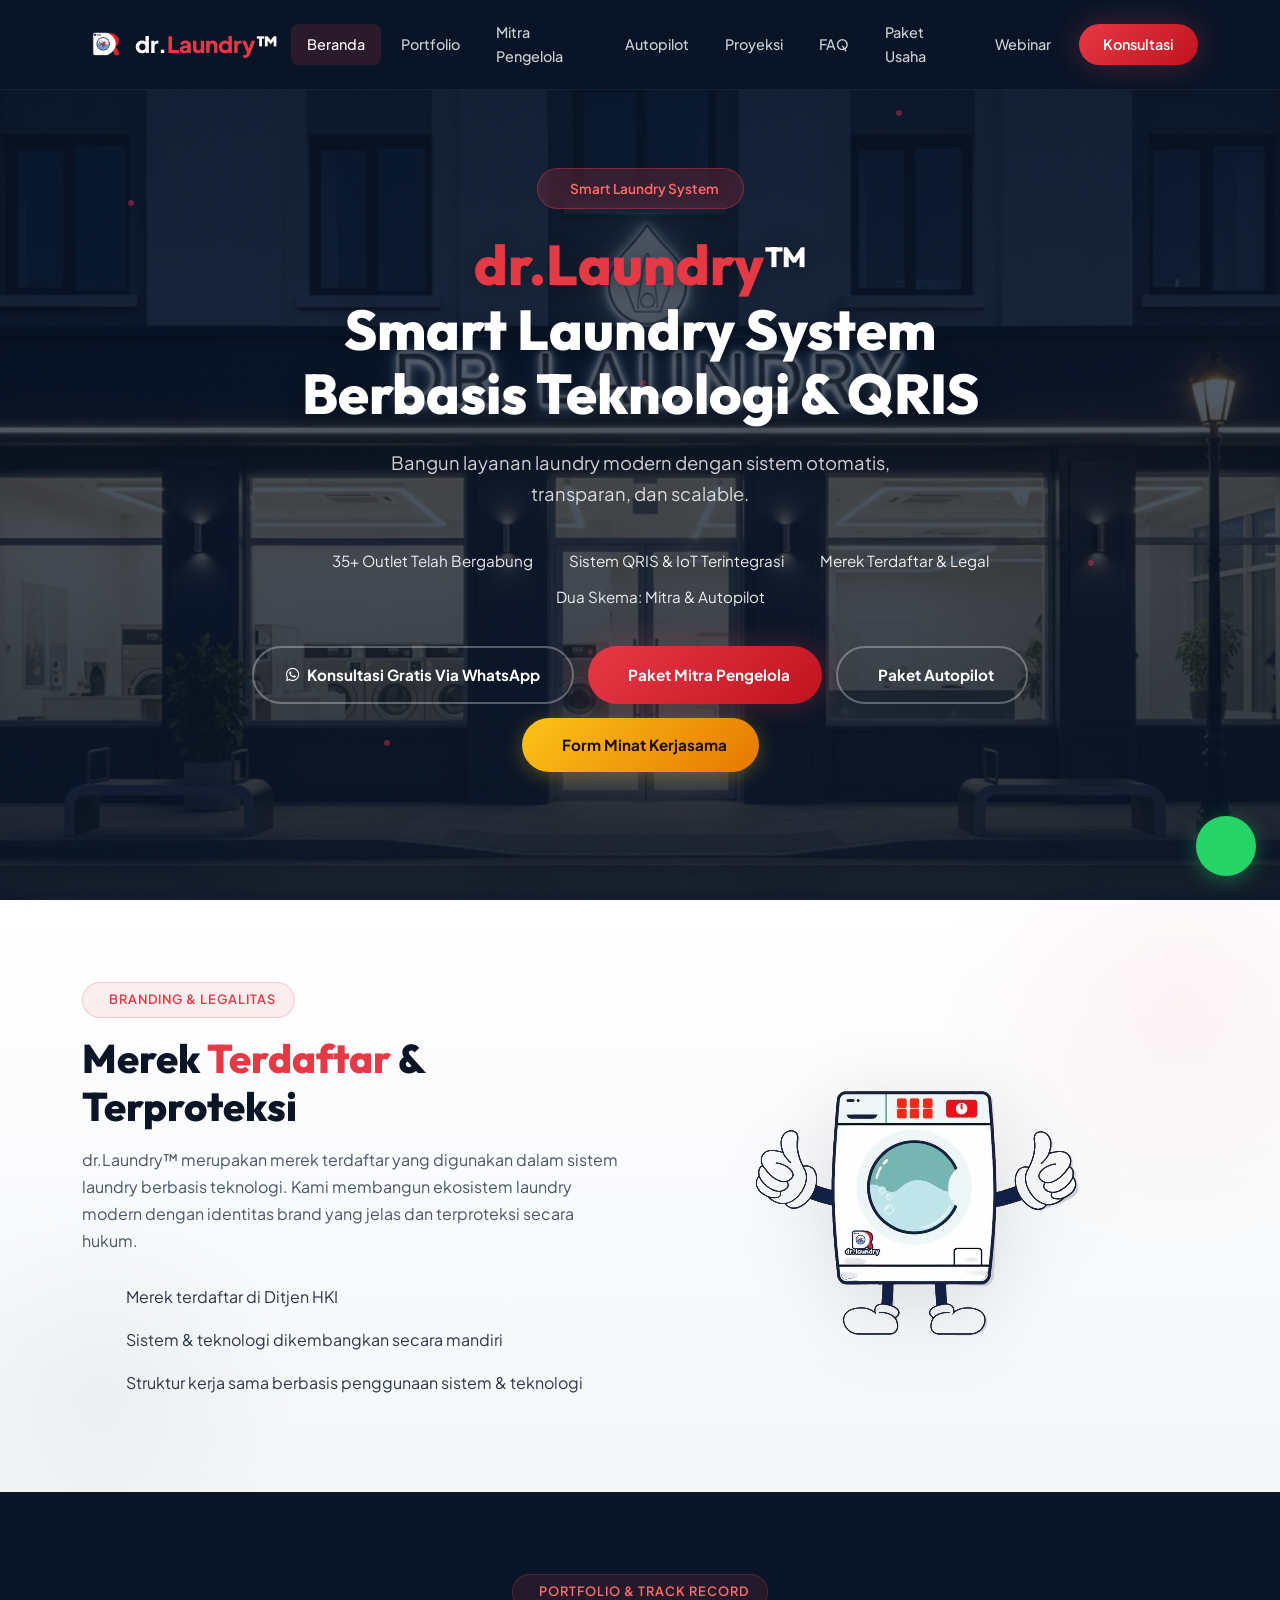
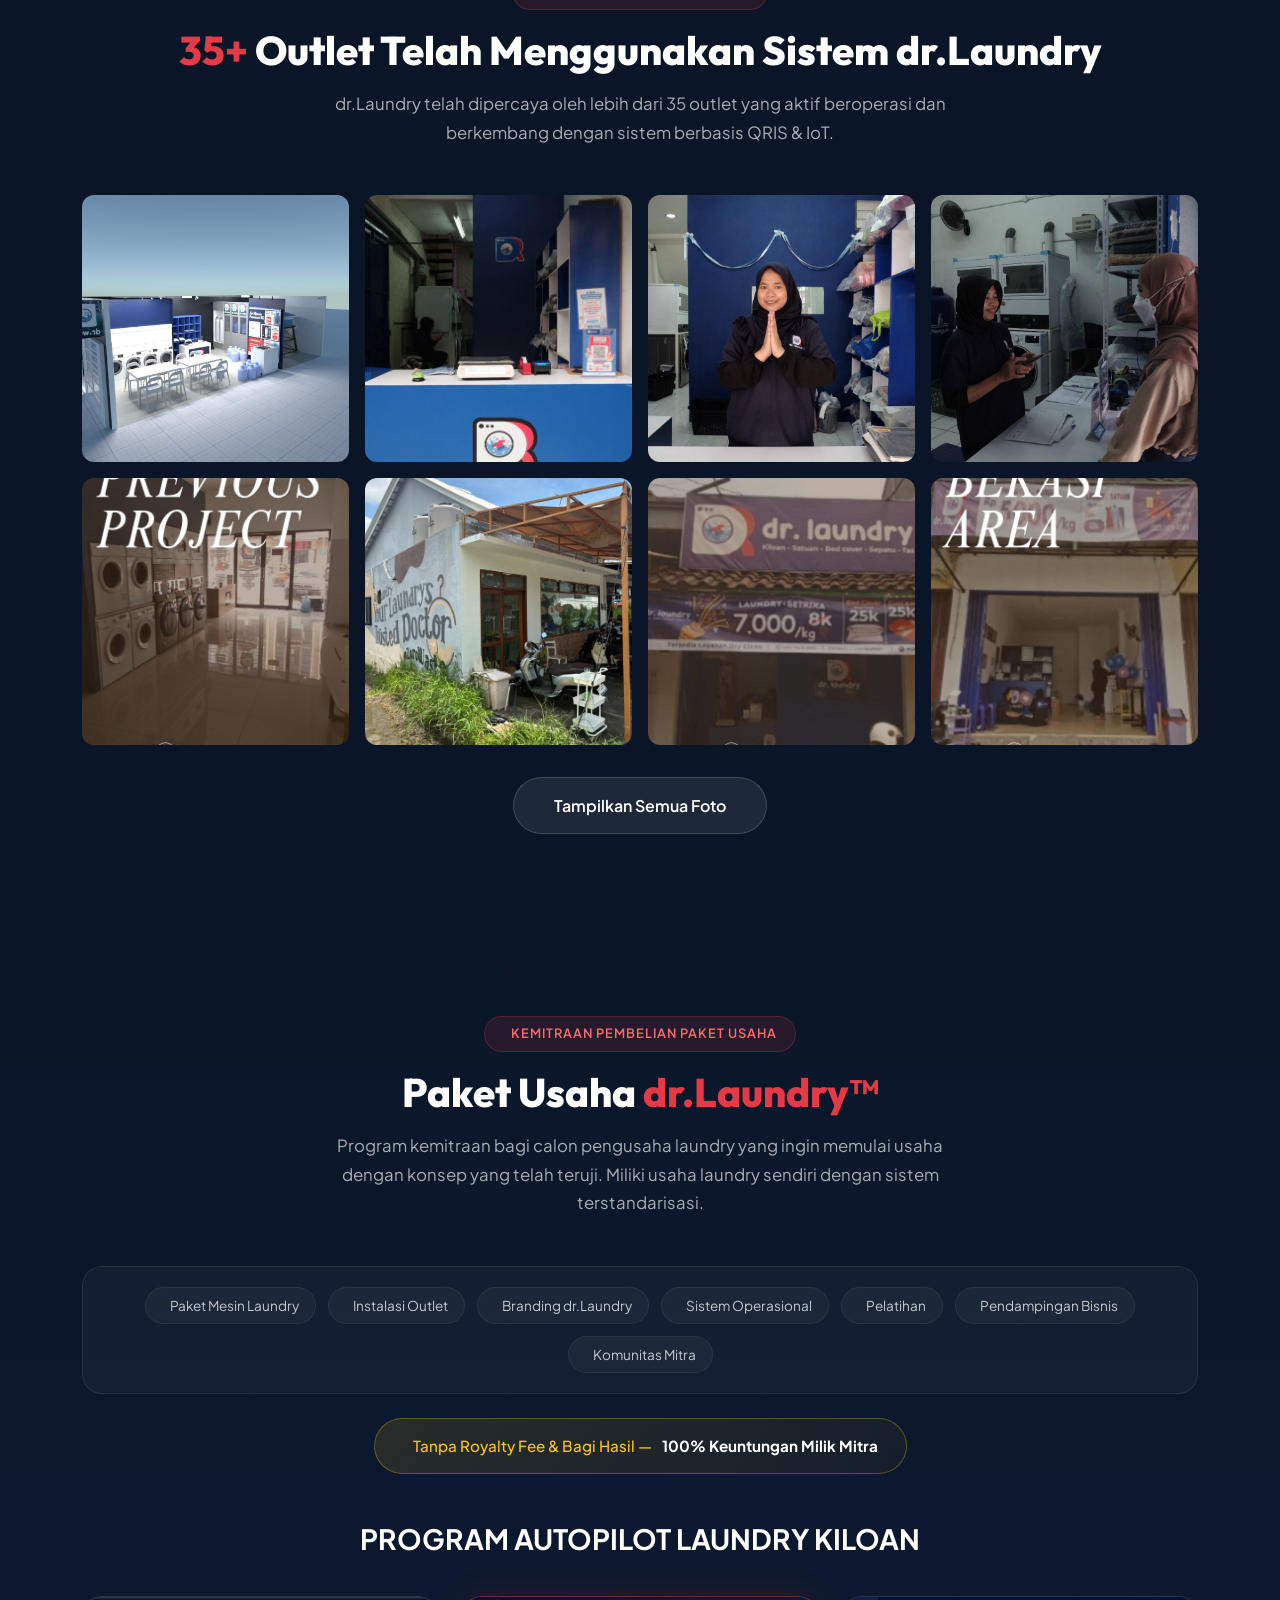
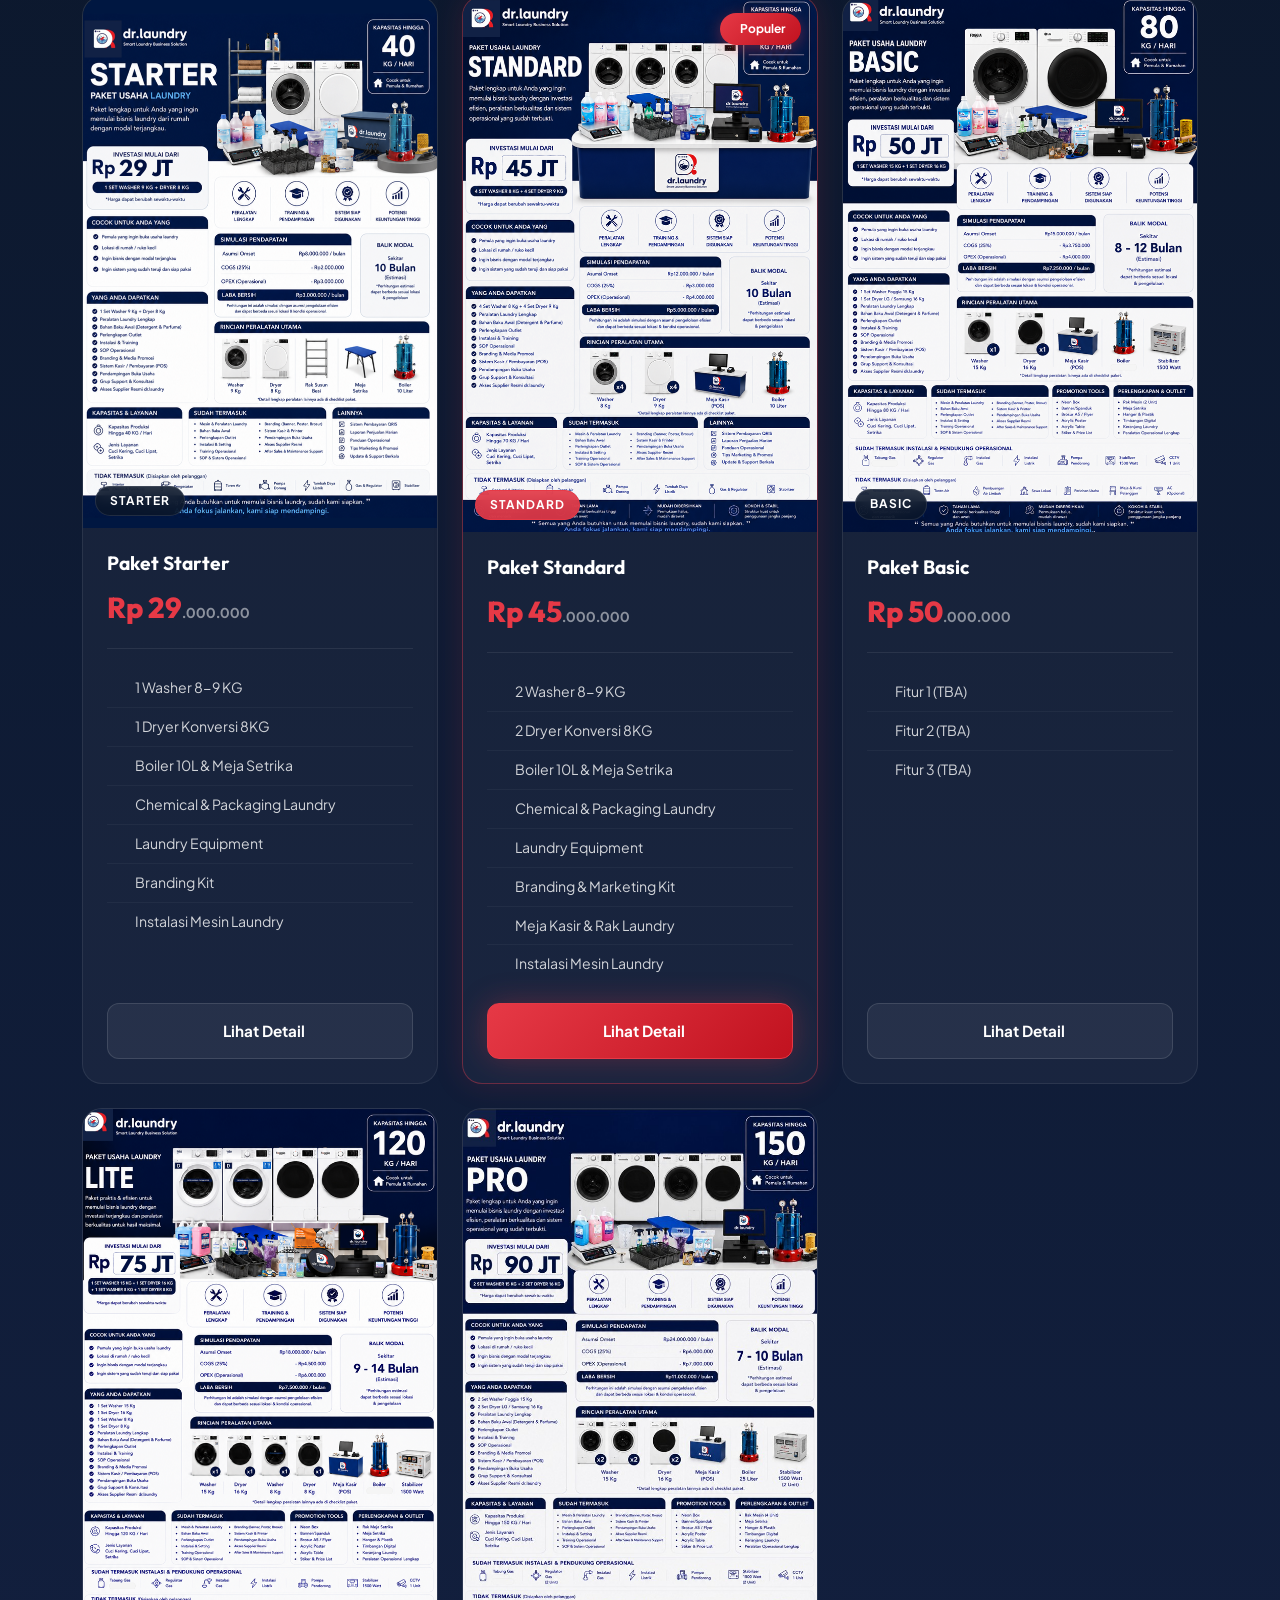
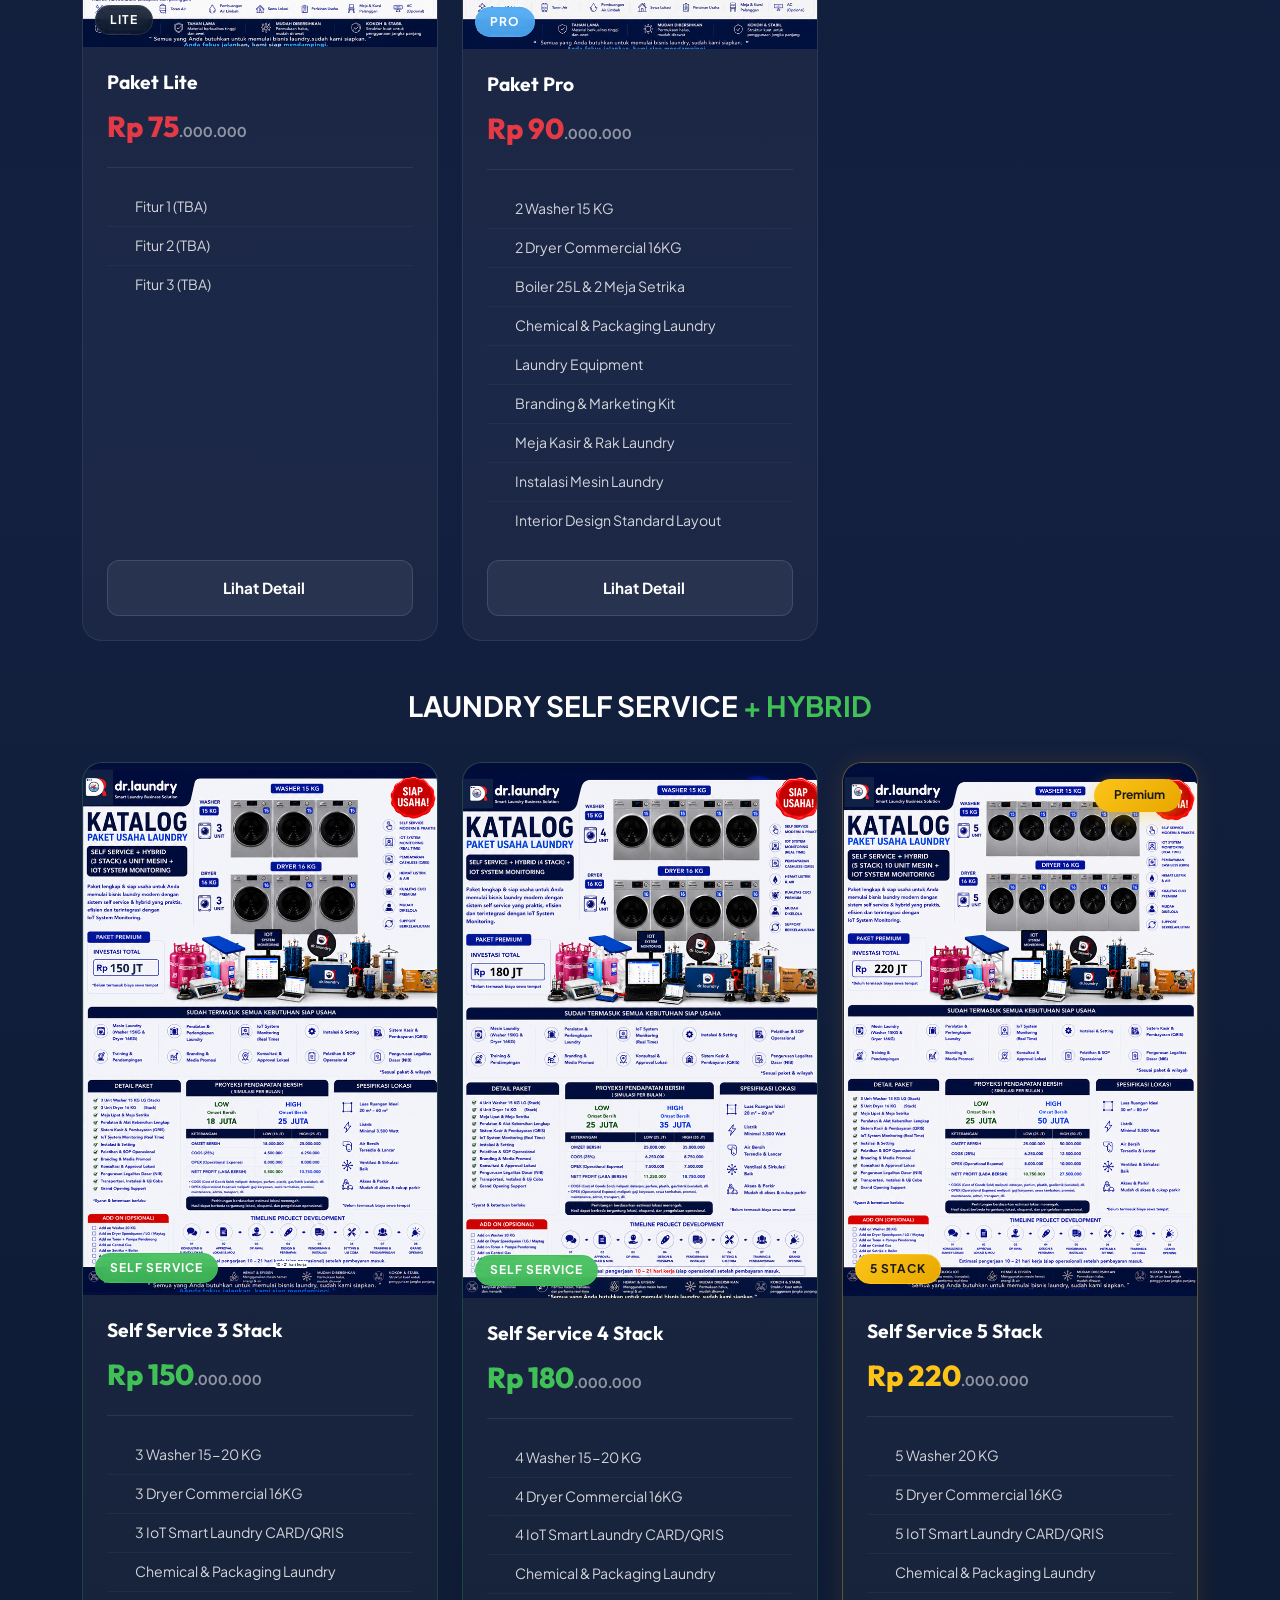
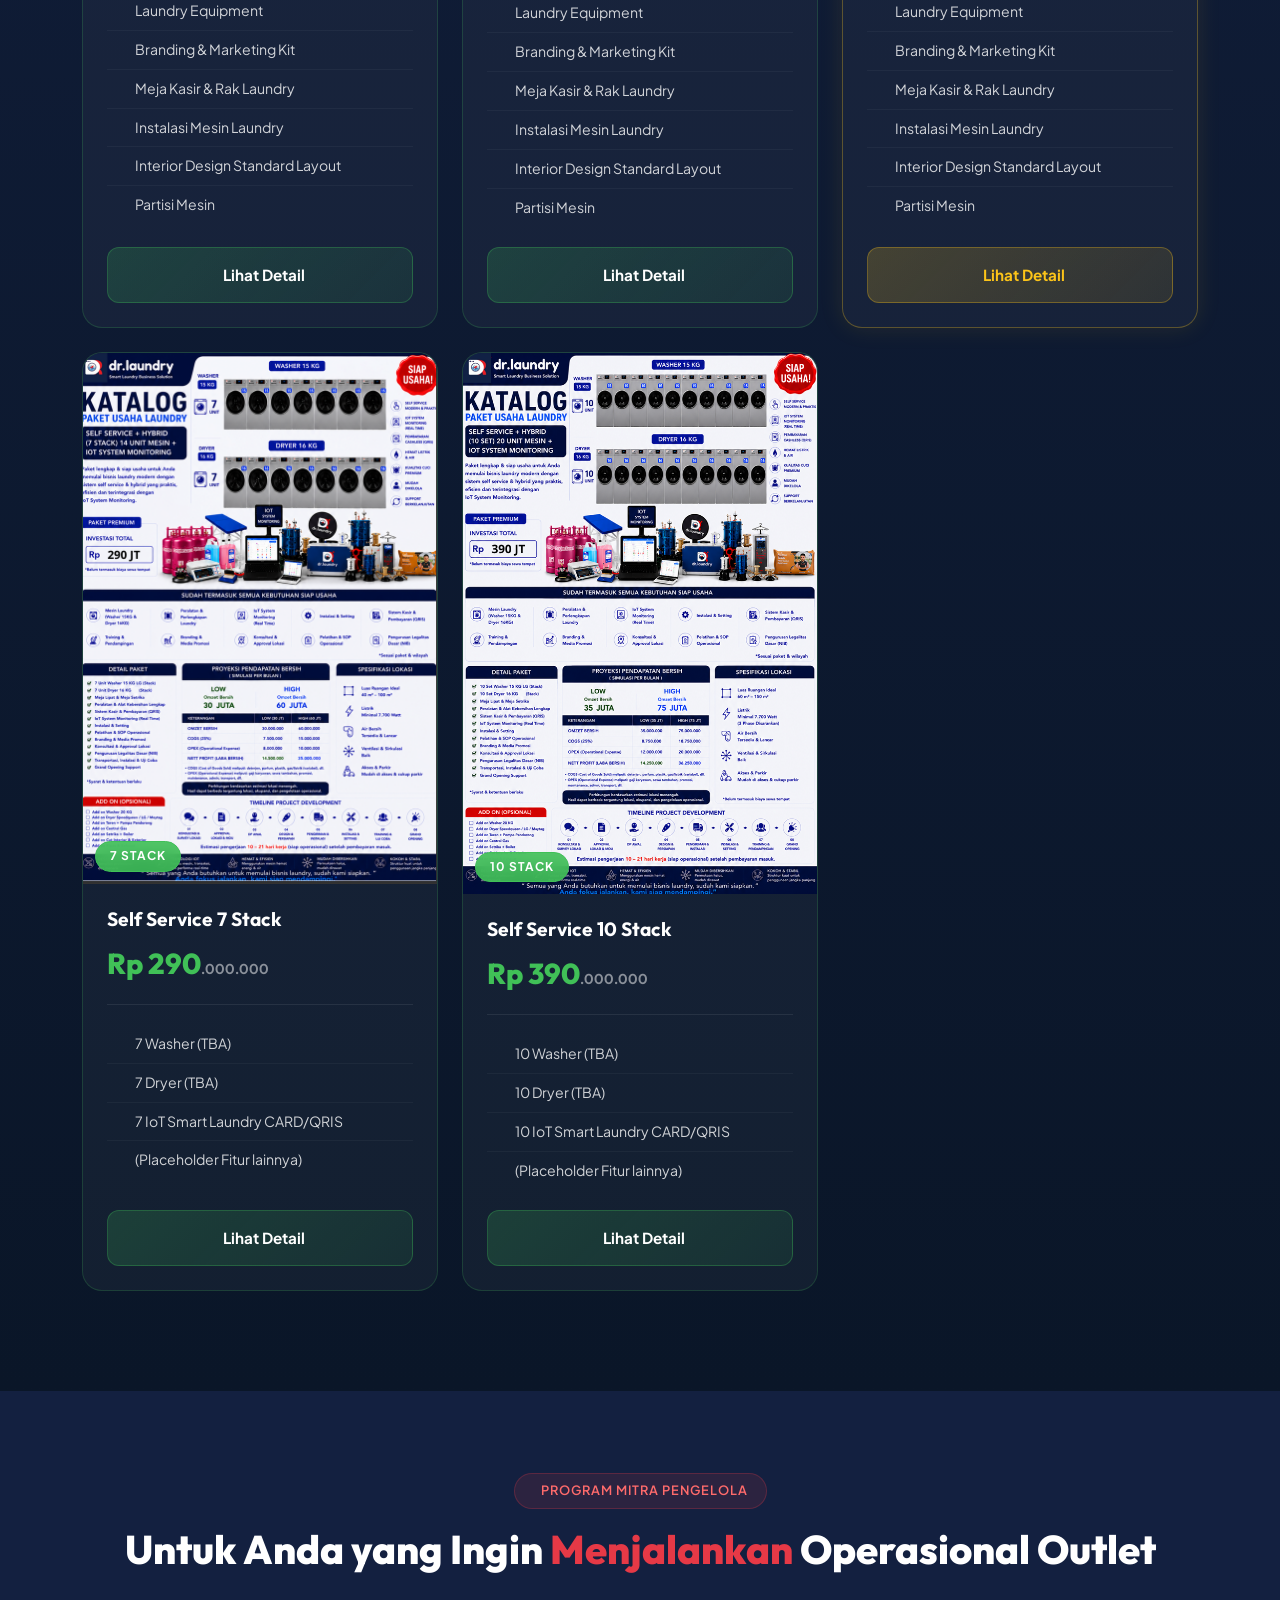
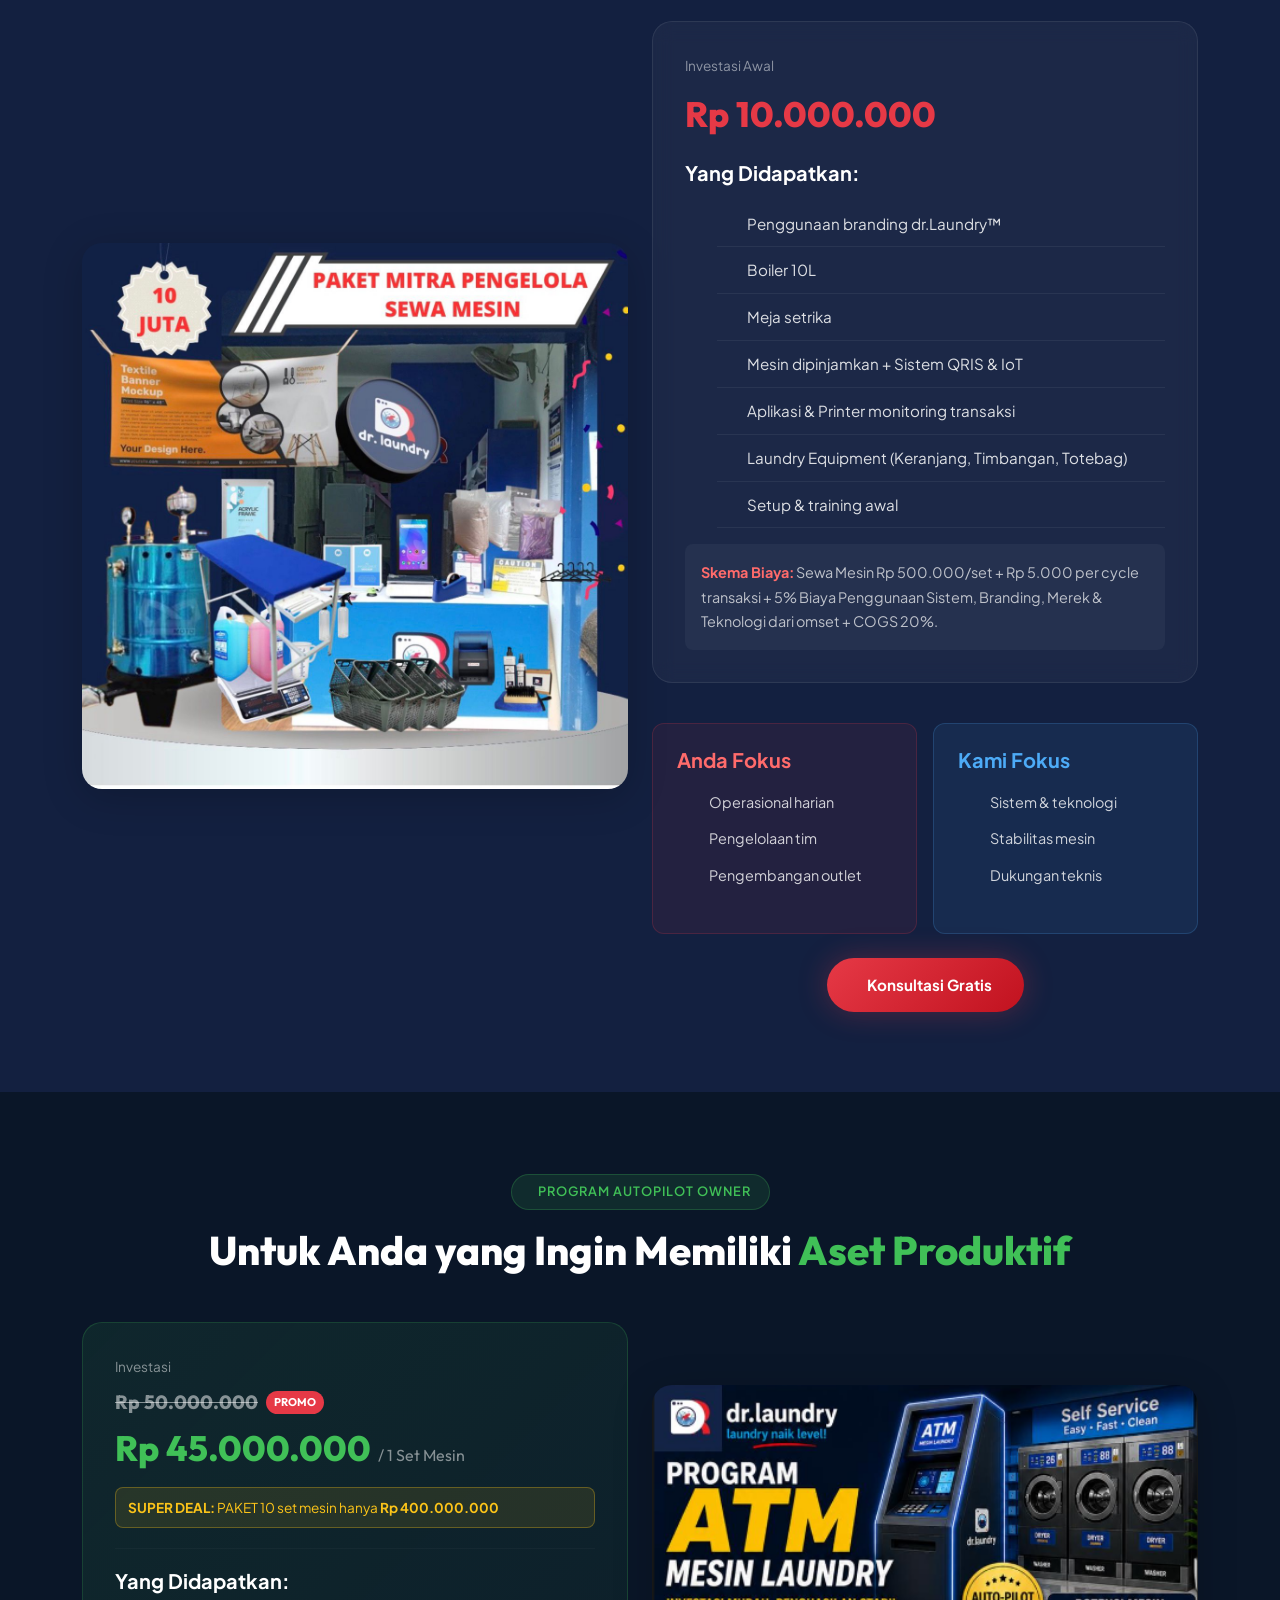
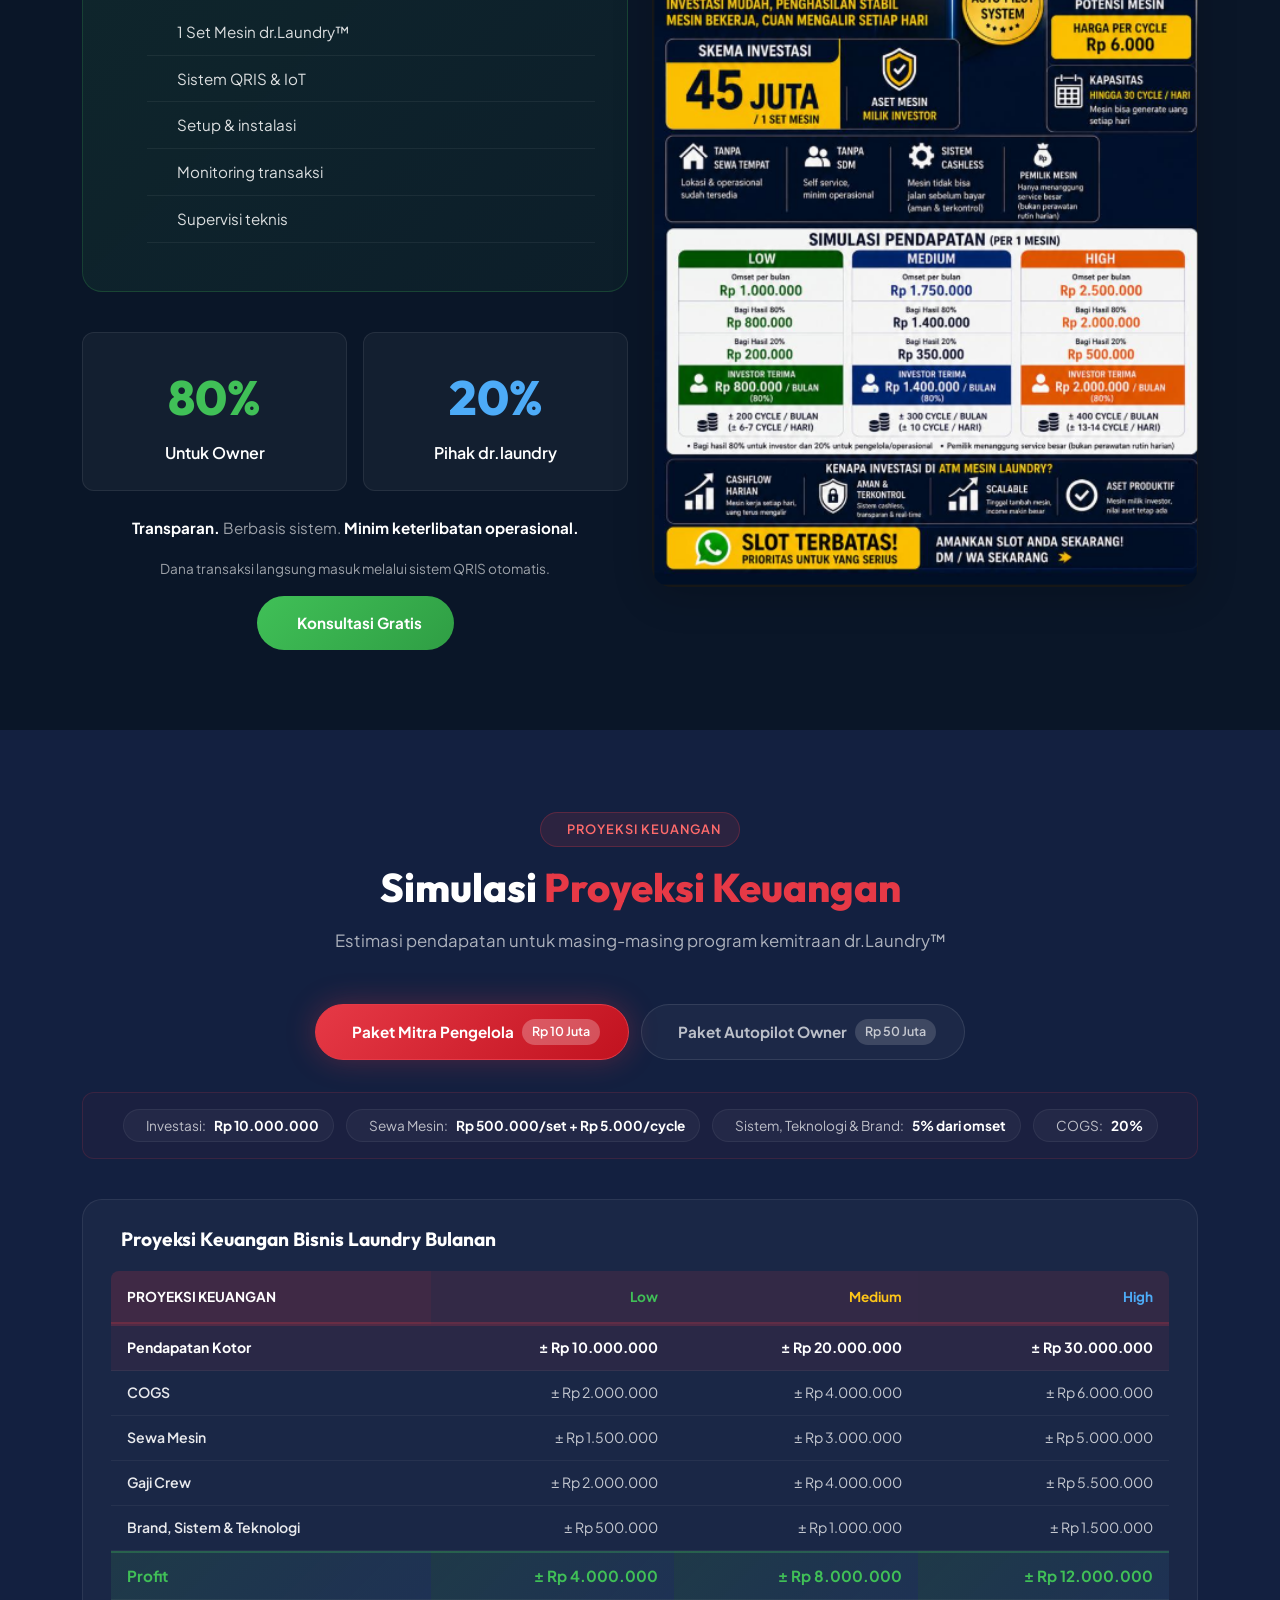
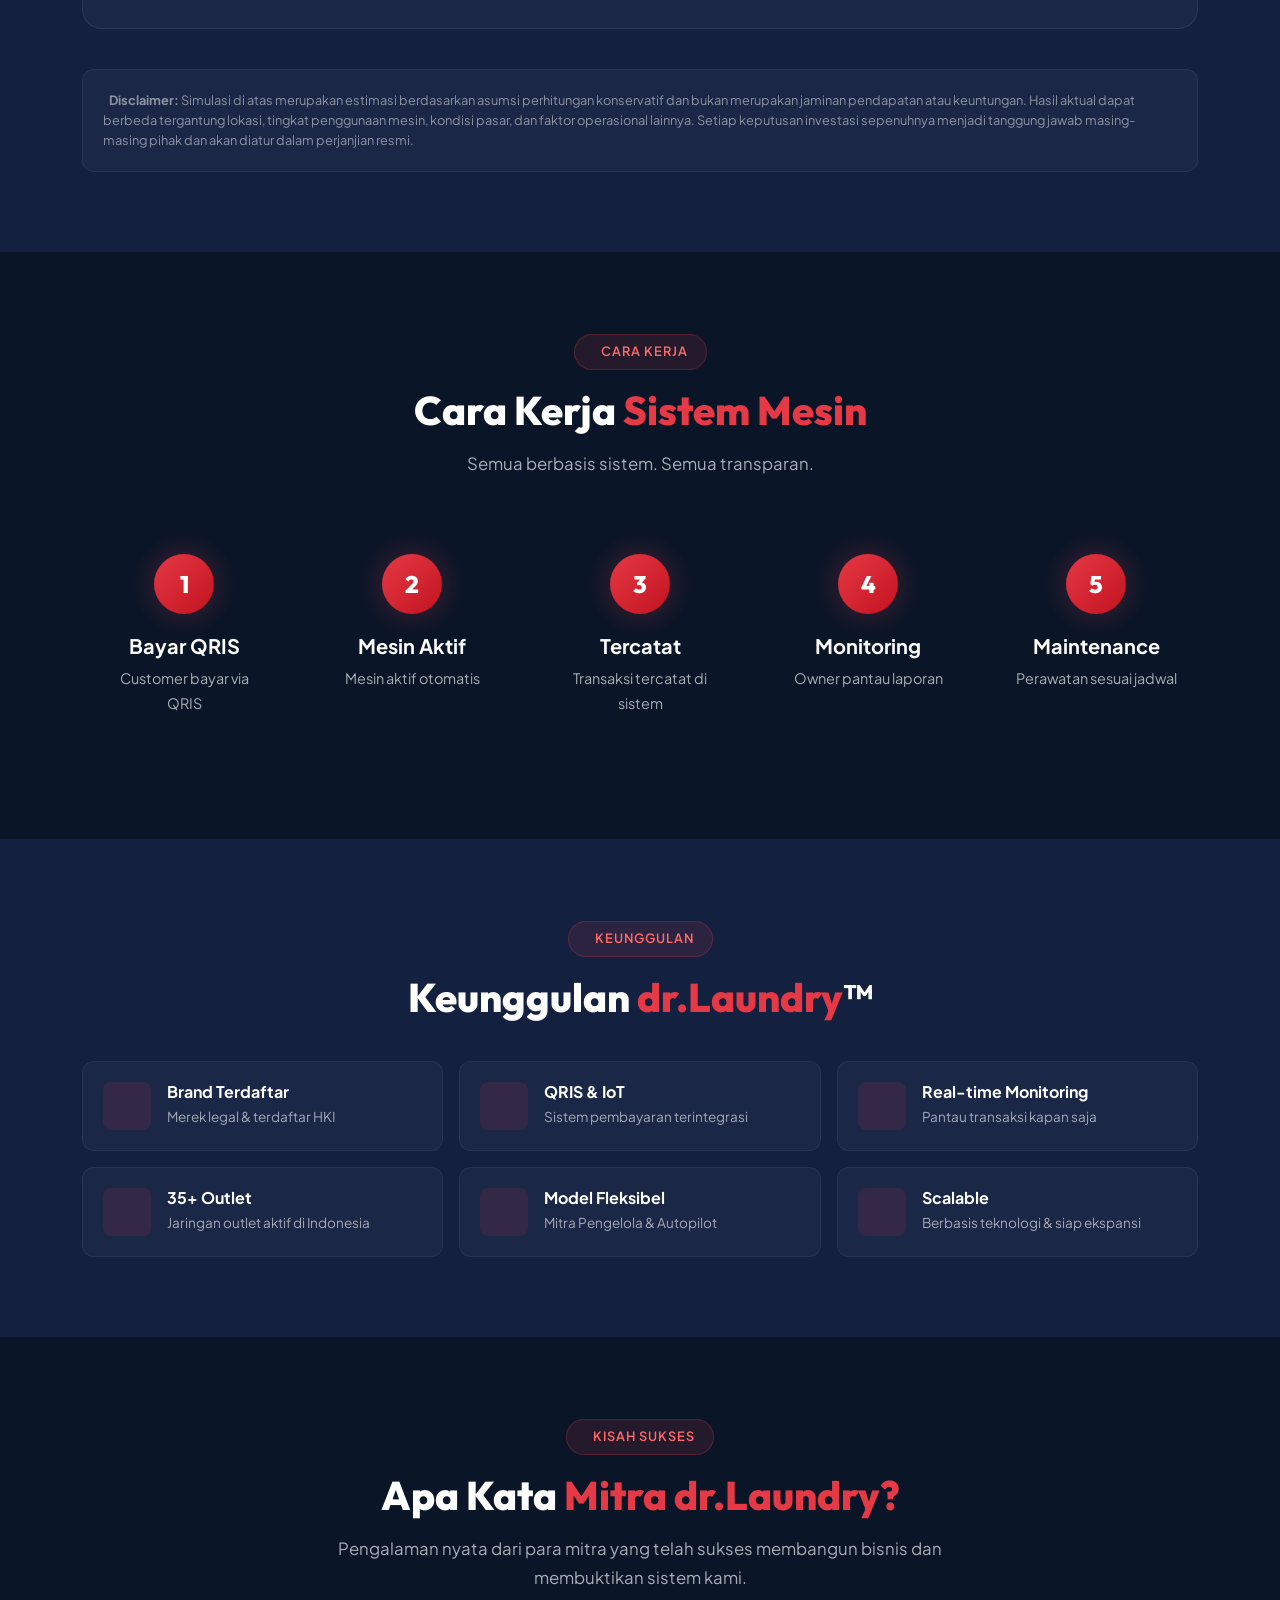
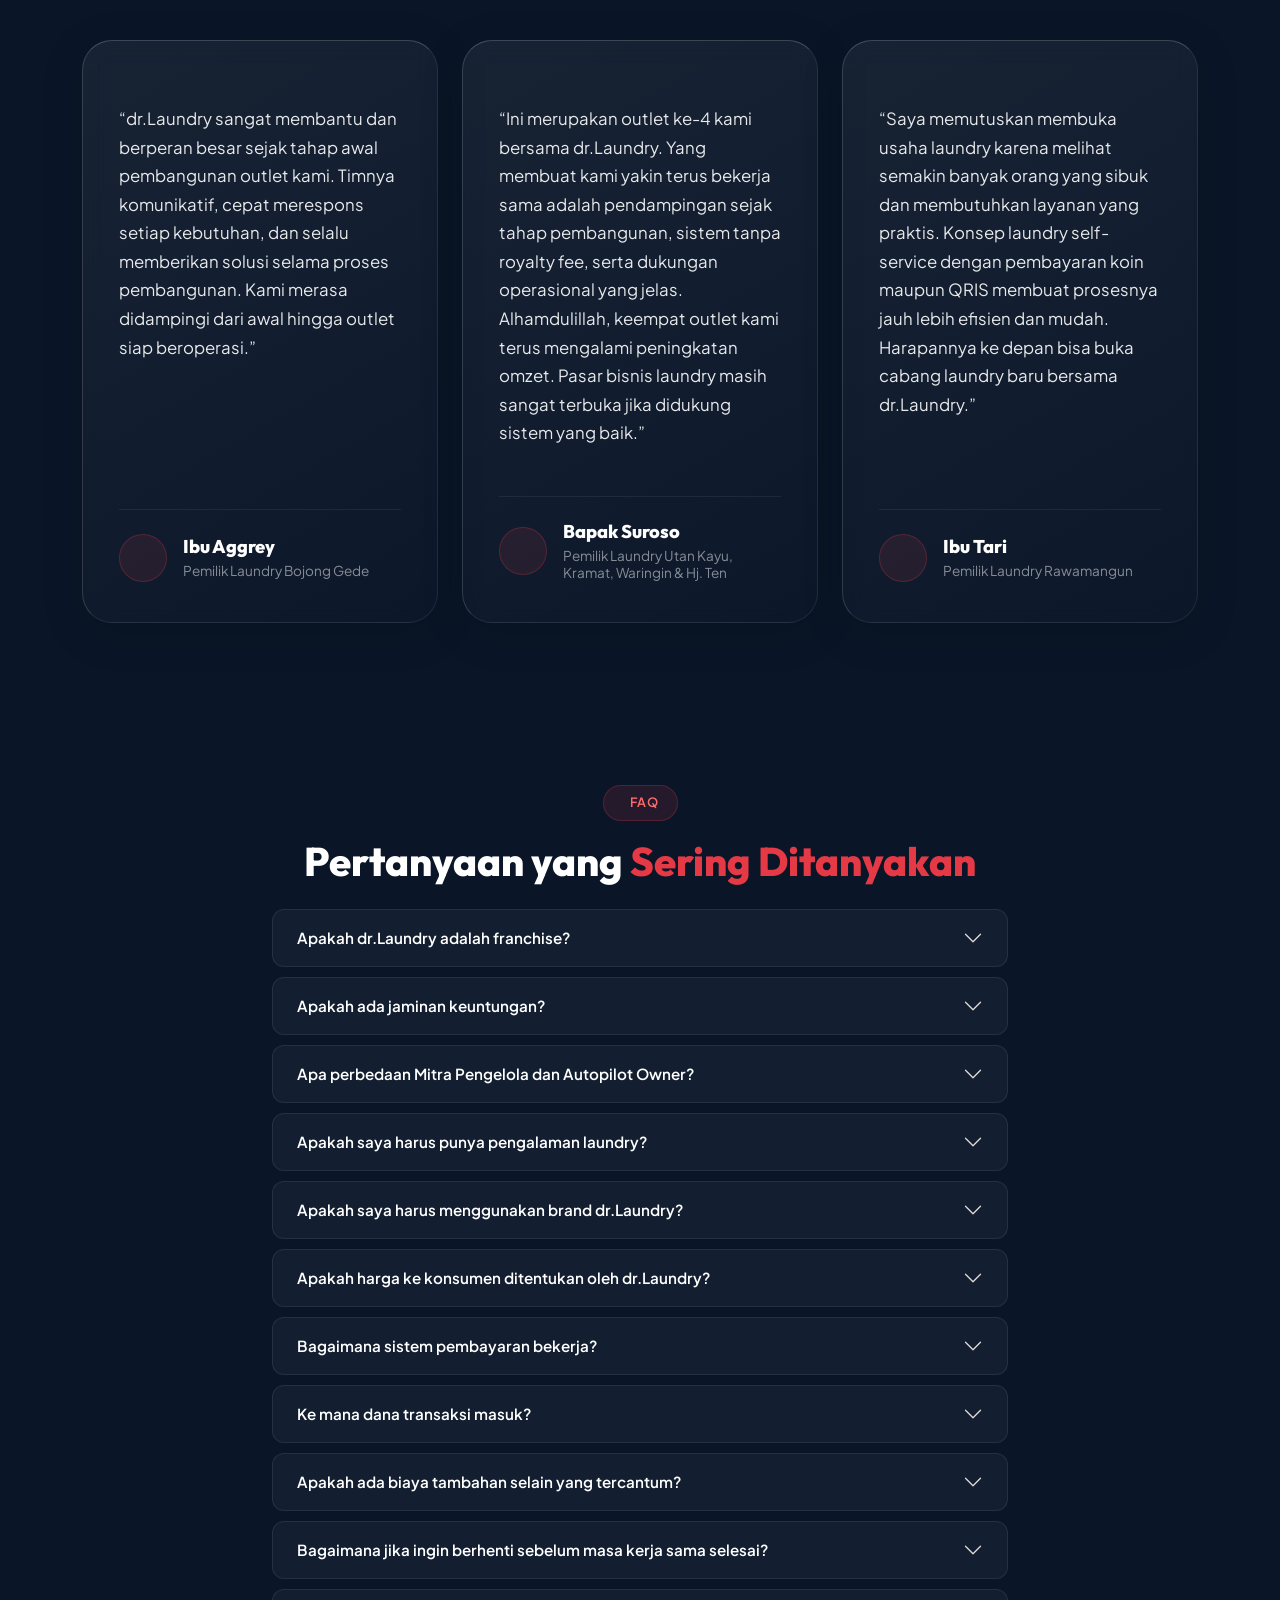
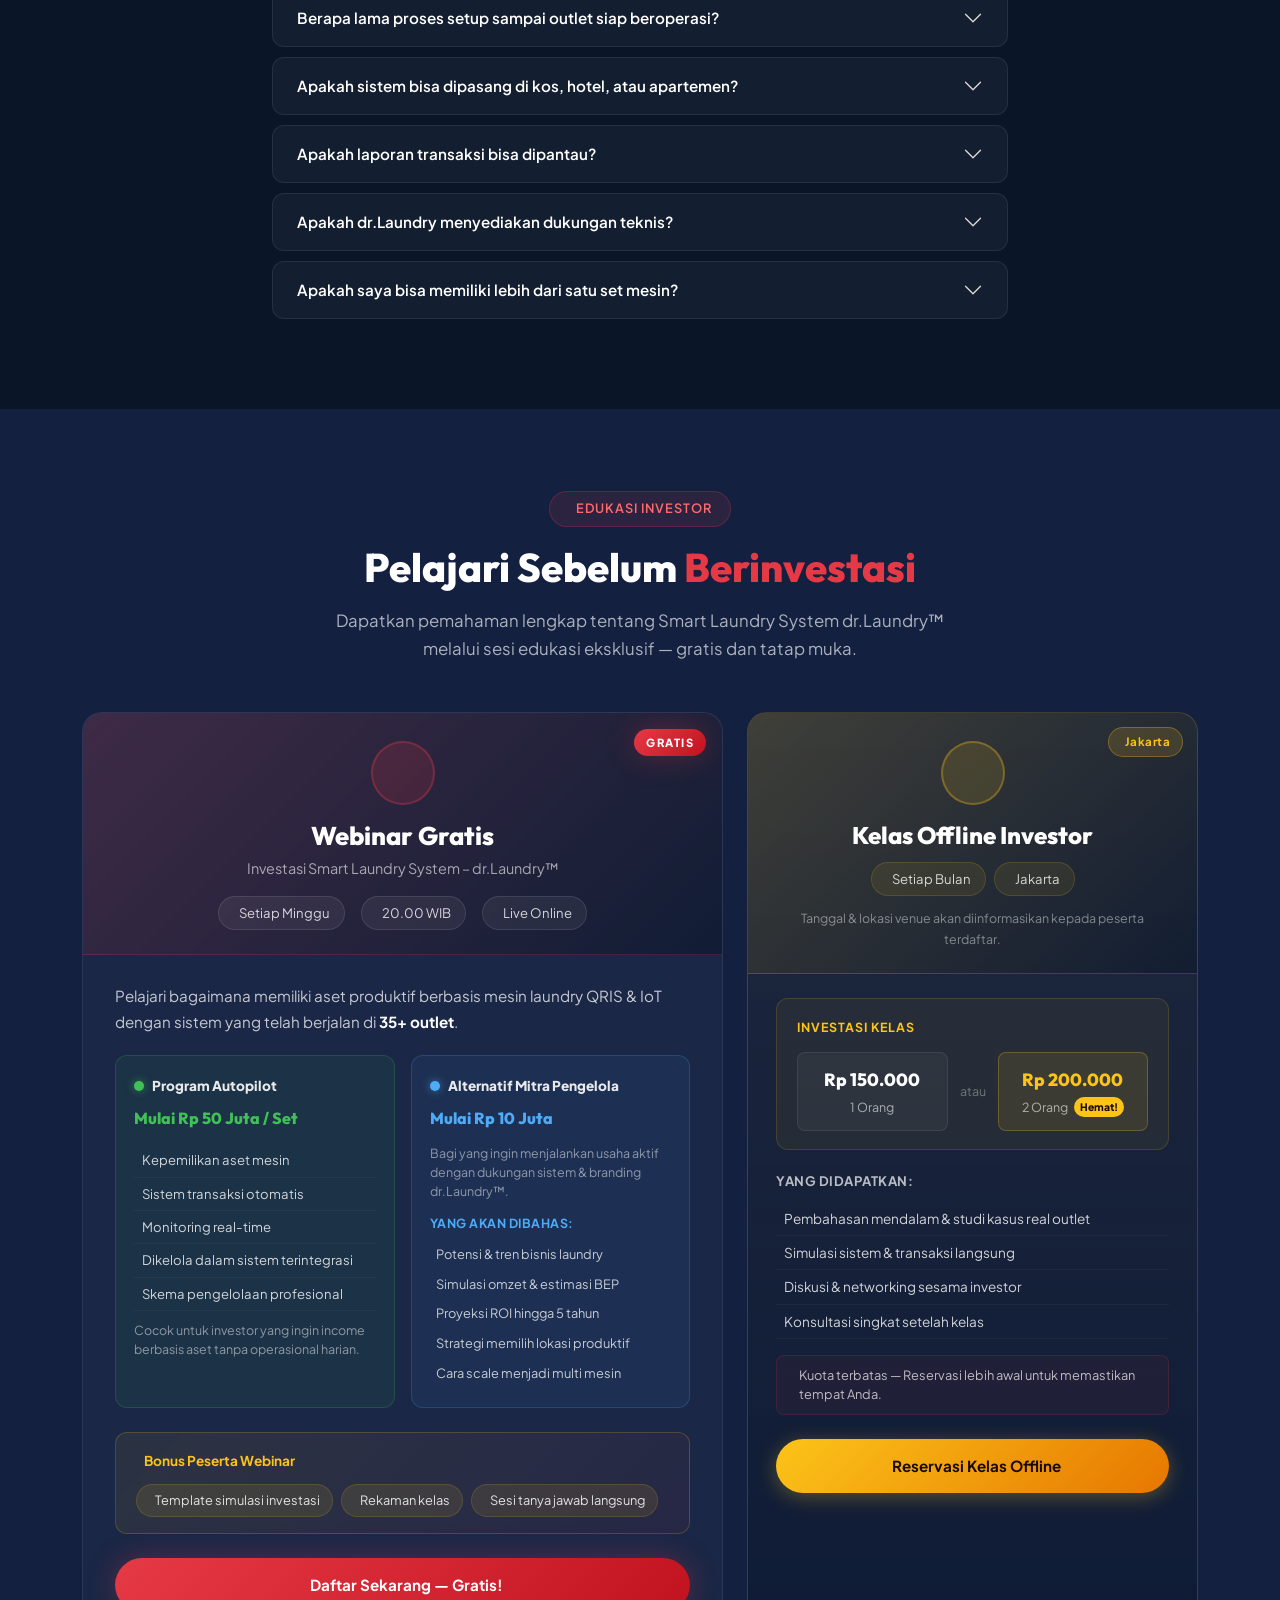
==== index.html @ f2f705da "tes" ====
<!DOCTYPE html>
<html lang="id">

<head>
    <!-- Google tag (gtag.js) -->
    <script async src="https://www.googletagmanager.com/gtag/js?id=AW-17977333354"></script>
    <script>
        window.dataLayer = window.dataLayer || [];
        function gtag() { dataLayer.push(arguments); }
        gtag('js', new Date());
        gtag('config', 'AW-17977333354');
    </script>

    <meta charset="UTF-8">
    <meta name="viewport" content="width=device-width,initial-scale=1">
    <title>dr.Laundry™ — Franchise Laundry Koin Autopilot | Bisnis Laundry Modern QRIS</title>
    <meta name="description"
        content="dr.Laundry™ — Franchise laundry koin autopilot terpercaya. Peluang bisnis laundry modern dengan sistem QRIS & IoT. Paket usaha laundry mulai Rp 10 juta. Investasi laundry koin dengan 35+ outlet aktif di Indonesia.">
    <meta name="keywords"
        content="bisnis laundry, franchise laundry, usaha laundry, usaha laundry koin, kemitraan laundry, bisnis laundry kiloan, bisnis laundry koin, investasi laundry, peluang bisnis laundry, laundry franchise, franchise laundry koin, paket usaha laundry koin, paket usaha laundry, franchise laundry autopilot, laundry autopilot, dr.Laundry, laundry modern, QRIS laundry, IoT laundry, mitra laundry, smart laundry, laundry koin Jakarta">
    <meta name="author" content="PT Diorka Solusi Indonesia">
    <meta name="robots" content="index, follow">
    <link rel="canonical" href="https://www.drlaundry.co.id/">
    <meta property="og:title" content="dr.Laundry™ — Smart Laundry System Berbasis Teknologi & QRIS">
    <meta property="og:description"
        content="Bangun layanan laundry modern dengan sistem otomatis, transparan, dan scalable. 35+ outlet aktif di seluruh Indonesia.">
    <meta property="og:image" content="https://www.drlaundry.co.id/img/logo.jpeg">
    <meta property="og:url" content="https://www.drlaundry.co.id/">
    <meta property="og:type" content="website">
    <meta property="og:site_name" content="dr.Laundry™">
    <meta property="og:locale" content="id_ID">
    <meta name="twitter:card" content="summary_large_image">
    <meta name="twitter:title" content="dr.Laundry™ — Smart Laundry System Berbasis Teknologi & QRIS">
    <meta name="twitter:description"
        content="Bangun layanan laundry modern dengan sistem otomatis, transparan, dan scalable.">
    <meta name="twitter:image" content="https://www.drlaundry.co.id/img/logo.jpeg">
    <link rel="icon" href="img/logo.jpeg" type="image/jpeg">

    <!-- Structured Data for Google -->
    <script type="application/ld+json">
    {
        "@context": "https://schema.org",
        "@type": "LocalBusiness",
        "name": "dr.Laundry™",
        "description": "dr.Laundry™ — Franchise laundry koin autopilot terpercaya. Peluang bisnis laundry modern dengan sistem QRIS & IoT. Paket usaha laundry koin mulai Rp 10 juta. Investasi laundry dengan 35+ outlet aktif.",
        "url": "https://www.drlaundry.co.id/",
        "logo": "https://www.drlaundry.co.id/img/logo.jpeg",
        "image": "https://www.drlaundry.co.id/img/logo.jpeg",
        "telephone": "+6287782983494",
        "address": {
            "@type": "PostalAddress",
            "addressCountry": "ID"
        },
        "sameAs": [
            "https://wa.me/6287782983494"
        ],
        "priceRange": "Rp 10.000.000 - Rp 50.000.000",
        "openingHours": "Mo-Su 00:00-23:59"
    }
    </script>

    <!-- FAQPage Schema for Google Rich Results -->
    <script type="application/ld+json">
    {
        "@context": "https://schema.org",
        "@type": "FAQPage",
        "mainEntity": [
            {
                "@type": "Question",
                "name": "Apakah dr.Laundry adalah franchise?",
                "acceptedAnswer": {
                    "@type": "Answer",
                    "text": "dr.Laundry merupakan kerja sama penggunaan merek dan sistem teknologi berbasis mesin, bukan waralaba. Mitra tetap menjalankan usaha secara mandiri sesuai struktur yang disepakati."
                }
            },
            {
                "@type": "Question",
                "name": "Apakah ada jaminan keuntungan?",
                "acceptedAnswer": {
                    "@type": "Answer",
                    "text": "Tidak ada jaminan keuntungan tertentu. Pendapatan bergantung pada lokasi, strategi operasional, dan tingkat penggunaan mesin."
                }
            },
            {
                "@type": "Question",
                "name": "Apa perbedaan Mitra Pengelola dan Autopilot Owner?",
                "acceptedAnswer": {
                    "@type": "Answer",
                    "text": "Mitra Pengelola menjalankan operasional outlet dan menggunakan sistem dr.Laundry. Autopilot Owner memiliki aset mesin dan menerima bagian hasil tanpa menjalankan operasional harian."
                }
            },
            {
                "@type": "Question",
                "name": "Apakah saya harus punya pengalaman laundry?",
                "acceptedAnswer": {
                    "@type": "Answer",
                    "text": "Tidak wajib. Sistem sudah dirancang terstruktur dan akan diberikan training awal serta panduan operasional."
                }
            },
            {
                "@type": "Question",
                "name": "Bagaimana sistem pembayaran bekerja?",
                "acceptedAnswer": {
                    "@type": "Answer",
                    "text": "Customer melakukan pembayaran melalui QRIS. Mesin aktif otomatis, dan transaksi tercatat dalam sistem secara real-time."
                }
            },
            {
                "@type": "Question",
                "name": "Apakah sistem bisa dipasang di kos, hotel, atau apartemen?",
                "acceptedAnswer": {
                    "@type": "Answer",
                    "text": "Ya. Sistem dr.Laundry fleksibel dan dapat diterapkan di berbagai jenis properti."
                }
            }
        ]
    }
    </script>

    <!-- Preconnect & DNS Prefetch for faster loading -->
    <link rel="preconnect" href="https://fonts.googleapis.com">
    <link rel="preconnect" href="https://fonts.gstatic.com" crossorigin>
    <link rel="dns-prefetch" href="https://cdn.jsdelivr.net">
    <link rel="dns-prefetch" href="https://cdnjs.cloudflare.com">
    <link rel="dns-prefetch" href="https://maxst.icons8.com">

    <!-- Critical CSS: Bootstrap -->
    <link href="https://cdn.jsdelivr.net/npm/bootstrap@5.3.2/dist/css/bootstrap.min.css" rel="stylesheet">

    <!-- Custom CSS (critical) -->
    <link rel="stylesheet" href="style.css">

    <!-- Google Fonts (non-blocking) -->
    <link rel="preload" as="style"
        href="https://fonts.googleapis.com/css2?family=Outfit:wght@400;600;700;800;900&family=Plus+Jakarta+Sans:wght@400;500;600;700;800&display=swap"
        onload="this.onload=null;this.rel='stylesheet'">
    <noscript>
        <link
            href="https://fonts.googleapis.com/css2?family=Outfit:wght@400;600;700;800;900&family=Plus+Jakarta+Sans:wght@400;500;600;700;800&display=swap"
            rel="stylesheet">
    </noscript>

    <!-- Icons (non-blocking) -->
    <link rel="preload" as="style"
        href="https://maxst.icons8.com/vue-static/landings/line-awesome/line-awesome/1.3.0/css/line-awesome.min.css"
        onload="this.onload=null;this.rel='stylesheet'">
    <noscript>
        <link rel="stylesheet"
            href="https://maxst.icons8.com/vue-static/landings/line-awesome/line-awesome/1.3.0/css/line-awesome.min.css">
    </noscript>

    <link rel="preload" as="style" href="https://cdnjs.cloudflare.com/ajax/libs/font-awesome/6.5.1/css/all.min.css"
        onload="this.onload=null;this.rel='stylesheet'">
    <noscript>
        <link rel="stylesheet" href="https://cdnjs.cloudflare.com/ajax/libs/font-awesome/6.5.1/css/all.min.css">
    </noscript>
</head>

<body>

    <!-- ========== NAVBAR ========== -->
    <nav class="navbar navbar-expand-lg fixed-top" id="mainNav">
        <div class="container">
            <a class="navbar-brand d-flex align-items-center" href="#">
                <img src="img/logo.jpeg" alt="dr.Laundry Logo">
                <span>dr.<em>Laundry</em>™</span>
            </a>
            <button class="navbar-toggler" type="button" data-bs-toggle="collapse" data-bs-target="#navMenu">
                <span class="navbar-toggler-icon"></span>
            </button>
            <div class="collapse navbar-collapse" id="navMenu">
                <ul class="navbar-nav ms-auto align-items-lg-center gap-1">
                    <li class="nav-item"><a class="nav-link" href="#hero">Beranda</a></li>
                    <li class="nav-item"><a class="nav-link" href="#portfolio">Portfolio</a></li>
                    <li class="nav-item"><a class="nav-link" href="#mitra">Mitra Pengelola</a></li>
                    <li class="nav-item"><a class="nav-link" href="#autopilot">Autopilot</a></li>
                    <li class="nav-item"><a class="nav-link" href="#proyeksi">Proyeksi</a></li>
                    <li class="nav-item"><a class="nav-link" href="#faq">FAQ</a></li>
                    <li class="nav-item"><a class="nav-link" href="#paket-usaha">Paket Usaha</a></li>
                    <li class="nav-item"><a class="nav-link" href="#webinar">Webinar</a></li>
                    <li class="nav-item ms-lg-2">
                        <a class="nav-link btn-nav-cta"
                            href="https://wa.me/6287782983494?text=Halo%20dr.Laundry%2C%20saya%20ingin%20konsultasi"
                            target="_blank">
                            <i class="las la-comments"></i> Konsultasi
                        </a>
                    </li>
                </ul>
            </div>
        </div>
    </nav>

    <main>

        <!-- ========== HERO ========== -->
        <section id="hero">
            <div class="hero-overlay"></div>
            <div class="hero-floating-dots">
                <span></span><span></span><span></span><span></span><span></span>
            </div>
            <div class="container hero-content">
                <div class="hero-badge">
                    <i class="las la-bolt"></i> Smart Laundry System
                </div>
                <h1 class="hero-title">
                    <span class="brand-name">dr.Laundry</span>™<br>
                    Smart Laundry System<br>Berbasis Teknologi &amp; QRIS
                </h1>
                <p class="hero-subtitle">
                    Bangun layanan laundry modern dengan sistem otomatis, transparan, dan scalable.
                </p>
                <ul class="hero-checks">
                    <li><i class="las la-check-circle"></i> 35+ Outlet Telah Bergabung</li>
                    <li><i class="las la-check-circle"></i> Sistem QRIS &amp; IoT Terintegrasi</li>
                    <li><i class="las la-check-circle"></i> Merek Terdaftar &amp; Legal</li>
                    <li><i class="las la-check-circle"></i> Dua Skema: Mitra &amp; Autopilot</li>


                </ul>
                <div class="hero-cta-group">
                    <a href="https://wa.me/6287782983494?text=Halo%20dr.Laundry%2C%20saya%20ingin%20konsultasi"
                        class="btn-outline-custom" target="_blank"><i class="fab fa-whatsapp"></i> Konsultasi Gratis Via
                        WhatsApp</a>
                    <a href="#mitra" class="btn-primary-custom">
                        <i class="las la-handshake"></i> Paket Mitra Pengelola
                    </a>
                    <a href="#autopilot" class="btn-outline-custom">
                        <i class="las la-rocket"></i> Paket Autopilot
                    </a>
                    <a href="https://forms.gle/Lb8A13jFHaCMSYvr7" class="btn-gold-custom" target="_blank">
                        <i class="las la-file-alt"></i> Form Minat Kerjasama
                    </a>
                </div>
            </div>
        </section>


        <!-- ========== BRANDING & LEGALITAS ========== -->
        <section id="branding">
            <div class="container">
                <div class="row align-items-center">
                    <div class="col-lg-6 reveal">
                        <div class="section-badge"><i class="las la-certificate"></i> Branding &amp; Legalitas</div>
                        <h2 class="section-title">Merek <span class="highlight">Terdaftar</span> &amp; Terproteksi</h2>
                        <p style="margin-bottom:28px;">
                            dr.Laundry™ merupakan merek terdaftar yang digunakan dalam sistem laundry berbasis
                            teknologi.
                            Kami membangun ekosistem laundry modern dengan identitas brand yang jelas dan terproteksi
                            secara
                            hukum.
                        </p>
                        <ul class="branding-list">
                            <li><i class="las la-check-circle"></i> Merek terdaftar di Ditjen HKI</li>
                            <li><i class="las la-check-circle"></i> Sistem &amp; teknologi dikembangkan secara mandiri
                            </li>
                            <li><i class="las la-check-circle"></i> Struktur kerja sama berbasis penggunaan sistem &amp;
                                teknologi</li>
                        </ul>
                    </div>
                    <div class="col-lg-6 text-center reveal">
                        <img src="img/icon1.png" alt="dr.Laundry Icon" class="branding-icon-img">
                    </div>
                </div>
            </div>
        </section>

        <!-- ========== PORTFOLIO ========== -->
        <section id="portfolio">
            <div class="container">
                <div class="text-center reveal">
                    <div class="section-badge"><i class="las la-images"></i> Portfolio &amp; Track Record</div>
                    <h2 class="section-title"><span class="highlight">35+</span> Outlet Telah Menggunakan Sistem
                        dr.Laundry
                    </h2>
                    <p class="section-desc">dr.Laundry telah dipercaya oleh lebih dari 35 outlet yang aktif beroperasi
                        dan
                        berkembang dengan sistem berbasis QRIS &amp; IoT.</p>
                </div>
                <div class="portfolio-grid reveal">
                    <div class="portfolio-item"><img src="img/portofolio1.jpeg" alt="Outlet dr.Laundry 1"
                            loading="lazy">
                        <div class="overlay"><span>Outlet dr.Laundry</span></div>
                    </div>
                    <div class="portfolio-item"><img src="img/portofolio2.jpeg" alt="Outlet dr.Laundry 2"
                            loading="lazy">
                        <div class="overlay"><span>Outlet dr.Laundry</span></div>
                    </div>
                    <div class="portfolio-item"><img src="img/portofolio3.jpeg" alt="Outlet dr.Laundry 3"
                            loading="lazy">
                        <div class="overlay"><span>Outlet dr.Laundry</span></div>
                    </div>
                    <div class="portfolio-item"><img src="img/portofolio4.jpeg" alt="Outlet dr.Laundry 4"
                            loading="lazy">
                        <div class="overlay"><span>Outlet dr.Laundry</span></div>
                    </div>
                    <div class="portfolio-item"><img src="img/portofolio5.jpeg" alt="Outlet dr.Laundry 5"
                            loading="lazy">
                        <div class="overlay"><span>Outlet dr.Laundry</span></div>
                    </div>
                    <div class="portfolio-item"><img src="img/portofolio6.jpeg" alt="Outlet dr.Laundry 6"
                            loading="lazy">
                        <div class="overlay"><span>Outlet dr.Laundry</span></div>
                    </div>
                    <div class="portfolio-item"><img src="img/portofolio7.jpeg" alt="Outlet dr.Laundry 7"
                            loading="lazy">
                        <div class="overlay"><span>Outlet dr.Laundry</span></div>
                    </div>
                    <div class="portfolio-item"><img src="img/portofolio8.jpeg" alt="Outlet dr.Laundry 8"
                            loading="lazy">
                        <div class="overlay"><span>Outlet dr.Laundry</span></div>
                    </div>
                    <!-- Hidden items -->
                    <div class="portfolio-item portfolio-hidden"><img src="img/portofolio9.jpeg"
                            alt="Outlet dr.Laundry 9" loading="lazy">
                        <div class="overlay"><span>Outlet dr.Laundry</span></div>
                    </div>
                    <div class="portfolio-item portfolio-hidden"><img src="img/portofolio10.jpeg" loading="lazy"
                            alt="Outlet dr.Laundry 10">
                        <div class="overlay"><span>Outlet dr.Laundry</span></div>
                    </div>
                    <div class="portfolio-item portfolio-hidden"><img src="img/portofolio11.jpeg" loading="lazy"
                            alt="Outlet dr.Laundry 11">
                        <div class="overlay"><span>Outlet dr.Laundry</span></div>
                    </div>
                    <div class="portfolio-item portfolio-hidden"><img src="img/portofolio12.jpeg" loading="lazy"
                            alt="Outlet dr.Laundry 12">
                        <div class="overlay"><span>Outlet dr.Laundry</span></div>
                    </div>
                    <div class="portfolio-item portfolio-hidden"><img src="img/portofolio13.jpeg" loading="lazy"
                            alt="Outlet dr.Laundry 13">
                        <div class="overlay"><span>Outlet dr.Laundry</span></div>
                    </div>
                    <div class="portfolio-item portfolio-hidden"><img src="img/portofolio14.jpeg" loading="lazy"
                            alt="Outlet dr.Laundry 14">
                        <div class="overlay"><span>Outlet dr.Laundry</span></div>
                    </div>
                    <div class="portfolio-item portfolio-hidden"><img src="img/portofolio15.jpeg" loading="lazy"
                            alt="Outlet dr.Laundry 15">
                        <div class="overlay"><span>Outlet dr.Laundry</span></div>
                    </div>
                    <div class="portfolio-item portfolio-hidden"><img src="img/portofolio16.jpeg" loading="lazy"
                            alt="Outlet dr.Laundry 16">
                        <div class="overlay"><span>Outlet dr.Laundry</span></div>
                    </div>
                    <div class="portfolio-item portfolio-hidden"><img src="img/portofolio17.jpeg" loading="lazy"
                            alt="Outlet dr.Laundry 17">
                        <div class="overlay"><span>Outlet dr.Laundry</span></div>
                    </div>
                    <div class="portfolio-item portfolio-hidden"><img src="img/portofolio18.jpeg" loading="lazy"
                            alt="Outlet dr.Laundry 18">
                        <div class="overlay"><span>Outlet dr.Laundry</span></div>
                    </div>
                    <div class="portfolio-item portfolio-hidden"><img src="img/portofolio19.jpeg" loading="lazy"
                            alt="Outlet dr.Laundry 19">
                        <div class="overlay"><span>Outlet dr.Laundry</span></div>
                    </div>
                    <div class="portfolio-item portfolio-hidden"><img src="img/portofolio20.jpeg" loading="lazy"
                            alt="Outlet dr.Laundry 20">
                        <div class="overlay"><span>Outlet dr.Laundry</span></div>
                    </div>
                    <div class="portfolio-item portfolio-hidden"><img src="img/portofolio21.jpeg" loading="lazy"
                            alt="Outlet dr.Laundry 21">
                        <div class="overlay"><span>Outlet dr.Laundry</span></div>
                    </div>
                </div>
                <div class="text-center">
                    <button class="btn-show-more" id="showMoreBtn">
                        <i class="las la-angle-down"></i> Tampilkan Semua Foto
                    </button>
                </div>
            </div>
        </section>

        <!-- ========== PAKET KEMITRAAN USAHA ========== -->
        <section id="paket-usaha">
            <div class="container">
                <div class="text-center reveal">
                    <div class="section-badge"><i class="las la-box-open"></i> Kemitraan Pembelian Paket Usaha</div>
                    <h2 class="section-title">Paket Usaha <span class="highlight">dr.Laundry™</span></h2>
                    <p class="section-desc mx-auto">
                        Program kemitraan bagi calon pengusaha laundry yang ingin memulai usaha
                        dengan konsep yang telah teruji. Miliki usaha laundry sendiri dengan sistem terstandarisasi.
                    </p>
                </div>

                <!-- Keuntungan Mitra -->
                <div class="paket-benefit-bar reveal">
                    <div class="paket-benefit-item">
                        <i class="las la-tools"></i>
                        <span>Paket Mesin Laundry</span>
                    </div>
                    <div class="paket-benefit-item">
                        <i class="las la-store"></i>
                        <span>Instalasi Outlet</span>
                    </div>
                    <div class="paket-benefit-item">
                        <i class="las la-paint-roller"></i>
                        <span>Branding dr.Laundry</span>
                    </div>
                    <div class="paket-benefit-item">
                        <i class="las la-cogs"></i>
                        <span>Sistem Operasional</span>
                    </div>
                    <div class="paket-benefit-item">
                        <i class="las la-chalkboard-teacher"></i>
                        <span>Pelatihan</span>
                    </div>
                    <div class="paket-benefit-item">
                        <i class="las la-hands-helping"></i>
                        <span>Pendampingan Bisnis</span>
                    </div>
                    <div class="paket-benefit-item">
                        <i class="las la-users"></i>
                        <span>Komunitas Mitra</span>
                    </div>
                </div>

                <!-- Highlight: Tanpa Royalty Fee -->
                <div class="text-center reveal" style="margin-bottom: 48px;">
                    <div class="paket-royalty-badge">
                        <i class="las la-crown"></i>
                        Tanpa Royalty Fee & Bagi Hasil — <strong>100% Keuntungan Milik Mitra</strong>
                    </div>
                </div>

                <!-- Paket Cards Grid -->
                <div class="row g-4 reveal mb-5">
                    <div class="col-12 mt-4 mb-2">
                        <h3 class="text-center" style="font-weight: 700; color: var(--white);">PROGRAM AUTOPILOT <span
                                class="highlight">LAUNDRY KILOAN</span></h3>
                    </div>

                    <!-- Paket Starter -->
                    <div class="col-lg-4 col-md-6">
                        <div class="paket-card">
                            <div class="paket-card-img">
                                <img src="img/starter.png" alt="Paket Starter dr.Laundry" loading="lazy">
                                <div class="paket-card-label">Starter</div>
                            </div>
                            <div class="paket-card-body">
                                <h3 class="paket-card-title">Paket Starter</h3>
                                <div class="paket-card-price">Rp 29<small>.000.000</small></div>
                                <ul class="paket-card-features">
                                    <li><i class="las la-check"></i> 1 Washer 8-9 KG</li>
                                    <li><i class="las la-check"></i> 1 Dryer Konversi 8KG</li>
                                    <li><i class="las la-check"></i> Boiler 10L & Meja Setrika</li>
                                    <li><i class="las la-check"></i> Chemical & Packaging Laundry</li>
                                    <li><i class="las la-check"></i> Laundry Equipment</li>
                                    <li><i class="las la-check"></i> Branding Kit</li>
                                    <li><i class="las la-check"></i> Instalasi Mesin Laundry</li>
                                </ul>
                                <a href="https://wa.me/6287782983494?text=Halo%20dr.Laundry%2C%20saya%20tertarik%20Paket%20Starter%20Rp%2029%20Juta"
                                    class="paket-card-btn" target="_blank">
                                    <i class="lab la-whatsapp"></i> Lihat Detail
                                </a>
                            </div>
                        </div>
                    </div>

                    <!-- Paket Standard -->
                    <div class="col-lg-4 col-md-6">
                        <div class="paket-card paket-card-popular">
                            <div class="paket-popular-tag"><i class="las la-fire"></i> Populer</div>
                            <div class="paket-card-img">
                                <img src="img/standard.png" alt="Paket Standard dr.Laundry" loading="lazy">
                                <div class="paket-card-label label-popular">Standard</div>
                            </div>
                            <div class="paket-card-body">
                                <h3 class="paket-card-title">Paket Standard</h3>
                                <div class="paket-card-price">Rp 45<small>.000.000</small></div>
                                <ul class="paket-card-features">
                                    <li><i class="las la-check"></i> 2 Washer 8-9 KG</li>
                                    <li><i class="las la-check"></i> 2 Dryer Konversi 8KG</li>
                                    <li><i class="las la-check"></i> Boiler 10L & Meja Setrika</li>
                                    <li><i class="las la-check"></i> Chemical & Packaging Laundry</li>
                                    <li><i class="las la-check"></i> Laundry Equipment</li>
                                    <li><i class="las la-check"></i> Branding & Marketing Kit</li>
                                    <li><i class="las la-check"></i> Meja Kasir & Rak Laundry</li>
                                    <li><i class="las la-check"></i> Instalasi Mesin Laundry</li>
                                </ul>
                                <a href="https://wa.me/6287782983494?text=Halo%20dr.Laundry%2C%20saya%20tertarik%20Paket%20Standard%20Rp%2045%20Juta"
                                    class="paket-card-btn btn-popular" target="_blank">
                                    <i class="lab la-whatsapp"></i> Lihat Detail
                                </a>
                            </div>
                        </div>
                    </div>

                    <!-- Paket Basic (Placeholder) -->
                    <div class="col-lg-4 col-md-6">
                        <div class="paket-card">
                            <div class="paket-card-img">
                                <img src="img/basic.png" alt="Paket Basic" loading="lazy">
                                <div class="paket-card-label">Basic</div>
                            </div>
                            <div class="paket-card-body">
                                <h3 class="paket-card-title">Paket Basic</h3>
                                <div class="paket-card-price">Rp 50<small>.000.000</small></div>
                                <ul class="paket-card-features">
                                    <li><i class="las la-check"></i> Fitur 1 (TBA)</li>
                                    <li><i class="las la-check"></i> Fitur 2 (TBA)</li>
                                    <li><i class="las la-check"></i> Fitur 3 (TBA)</li>
                                </ul>
                                <a href="https://wa.me/6287782983494?text=Halo%20dr.Laundry%2C%20saya%20tertarik%20Paket%20Basic"
                                    class="paket-card-btn" target="_blank">
                                    <i class="lab la-whatsapp"></i> Lihat Detail
                                </a>
                            </div>
                        </div>
                    </div>

                    <!-- Paket Lite (Placeholder) -->
                    <div class="col-lg-4 col-md-6">
                        <div class="paket-card">
                            <div class="paket-card-img">
                                <img src="img/lite.png" alt="Paket Lite" loading="lazy">
                                <div class="paket-card-label">Lite</div>
                            </div>
                            <div class="paket-card-body">
                                <h3 class="paket-card-title">Paket Lite</h3>
                                <div class="paket-card-price">Rp 75<small>.000.000</small></div>
                                <ul class="paket-card-features">
                                    <li><i class="las la-check"></i> Fitur 1 (TBA)</li>
                                    <li><i class="las la-check"></i> Fitur 2 (TBA)</li>
                                    <li><i class="las la-check"></i> Fitur 3 (TBA)</li>
                                </ul>
                                <a href="https://wa.me/6287782983494?text=Halo%20dr.Laundry%2C%20saya%20tertarik%20Paket%20Lite"
                                    class="paket-card-btn" target="_blank">
                                    <i class="lab la-whatsapp"></i> Lihat Detail
                                </a>
                            </div>
                        </div>
                    </div>

                    <!-- Paket Pro -->
                    <div class="col-lg-4 col-md-6">
                        <div class="paket-card">
                            <div class="paket-card-img">
                                <img src="img/pro.jpeg" alt="Paket Pro dr.Laundry" loading="lazy">
                                <div class="paket-card-label label-pro">Pro</div>
                            </div>
                            <div class="paket-card-body">
                                <h3 class="paket-card-title">Paket Pro</h3>
                                <div class="paket-card-price">Rp 90<small>.000.000</small></div>
                                <ul class="paket-card-features">
                                    <li><i class="las la-check"></i> 2 Washer 15 KG</li>
                                    <li><i class="las la-check"></i> 2 Dryer Commercial 16KG</li>
                                    <li><i class="las la-check"></i> Boiler 25L & 2 Meja Setrika</li>
                                    <li><i class="las la-check"></i> Chemical & Packaging Laundry</li>
                                    <li><i class="las la-check"></i> Laundry Equipment</li>
                                    <li><i class="las la-check"></i> Branding & Marketing Kit</li>
                                    <li><i class="las la-check"></i> Meja Kasir & Rak Laundry</li>
                                    <li><i class="las la-check"></i> Instalasi Mesin Laundry</li>
                                    <li><i class="las la-check"></i> Interior Design Standard Layout</li>
                                </ul>
                                <a href="https://wa.me/6287782983494?text=Halo%20dr.Laundry%2C%20saya%20tertarik%20Paket%20Pro%20Rp%2090%20Juta"
                                    class="paket-card-btn" target="_blank">
                                    <i class="lab la-whatsapp"></i> Lihat Detail
                                </a>
                            </div>
                        </div>
                    </div>
                </div>

                <!-- Kategori 2: LAUNDRY SELF SERVICE + HYBRID -->
                <div class="row g-4 reveal">
                    <div class="col-12 mt-4 mb-2">
                        <h3 class="text-center" style="font-weight: 700; color: var(--white);">LAUNDRY SELF SERVICE
                            <span class="highlight" style="color: var(--green-accent);">+ HYBRID</span></h3>
                    </div>

                    <!-- Paket Self Service 3 Stack -->
                    <div class="col-lg-4 col-md-6">
                        <div class="paket-card paket-card-selfservice">
                            <div class="paket-card-img">
                                <img src="img/SelfService3Stack.png" alt="Paket Self Service 3 Stack dr.Laundry"
                                    loading="lazy">
                                <div class="paket-card-label label-selfservice">Self Service</div>
                            </div>
                            <div class="paket-card-body">
                                <h3 class="paket-card-title">Self Service 3 Stack</h3>
                                <div class="paket-card-price price-green">Rp 150<small>.000.000</small></div>
                                <ul class="paket-card-features">
                                    <li><i class="las la-check"></i> 3 Washer 15-20 KG</li>
                                    <li><i class="las la-check"></i> 3 Dryer Commercial 16KG</li>
                                    <li><i class="las la-microchip"></i> 3 IoT Smart Laundry CARD/QRIS</li>
                                    <li><i class="las la-check"></i> Chemical & Packaging Laundry</li>
                                    <li><i class="las la-check"></i> Laundry Equipment</li>
                                    <li><i class="las la-check"></i> Branding & Marketing Kit</li>
                                    <li><i class="las la-check"></i> Meja Kasir & Rak Laundry</li>
                                    <li><i class="las la-check"></i> Instalasi Mesin Laundry</li>
                                    <li><i class="las la-check"></i> Interior Design Standard Layout</li>
                                    <li><i class="las la-check"></i> Partisi Mesin</li>
                                </ul>
                                <a href="https://wa.me/6287782983494?text=Halo%20dr.Laundry%2C%20saya%20tertarik%20Paket%20Self%20Service%203%20Stack%20Rp%20150%20Juta"
                                    class="paket-card-btn btn-selfservice" target="_blank">
                                    <i class="lab la-whatsapp"></i> Lihat Detail
                                </a>
                            </div>
                        </div>
                    </div>

                    <!-- Paket Self Service 4 Stack -->
                    <div class="col-lg-4 col-md-6">
                        <div class="paket-card paket-card-selfservice">
                            <div class="paket-card-img">
                                <img src="img/SelfService4Stack.png" alt="Paket Self Service 4 Stack dr.Laundry"
                                    loading="lazy">
                                <div class="paket-card-label label-selfservice">Self Service</div>
                            </div>
                            <div class="paket-card-body">
                                <h3 class="paket-card-title">Self Service 4 Stack</h3>
                                <div class="paket-card-price price-green">Rp 180<small>.000.000</small></div>
                                <ul class="paket-card-features">
                                    <li><i class="las la-check"></i> 4 Washer 15-20 KG</li>
                                    <li><i class="las la-check"></i> 4 Dryer Commercial 16KG</li>
                                    <li><i class="las la-microchip"></i> 4 IoT Smart Laundry CARD/QRIS</li>
                                    <li><i class="las la-check"></i> Chemical & Packaging Laundry</li>
                                    <li><i class="las la-check"></i> Laundry Equipment</li>
                                    <li><i class="las la-check"></i> Branding & Marketing Kit</li>
                                    <li><i class="las la-check"></i> Meja Kasir & Rak Laundry</li>
                                    <li><i class="las la-check"></i> Instalasi Mesin Laundry</li>
                                    <li><i class="las la-check"></i> Interior Design Standard Layout</li>
                                    <li><i class="las la-check"></i> Partisi Mesin</li>
                                </ul>
                                <a href="https://wa.me/6287782983494?text=Halo%20dr.Laundry%2C%20saya%20tertarik%20Paket%20Self%20Service%204%20Stack%20Rp%20180%20Juta"
                                    class="paket-card-btn btn-selfservice" target="_blank">
                                    <i class="lab la-whatsapp"></i> Lihat Detail
                                </a>
                            </div>
                        </div>
                    </div>

                    <!-- Paket Self Service 5 Stack -->
                    <div class="col-lg-4 col-md-6">
                        <div class="paket-card paket-card-selfservice paket-card-premium">
                            <div class="paket-premium-tag"><i class="las la-gem"></i> Premium</div>
                            <div class="paket-card-img">
                                <img src="img/SelfService5Stack.png" alt="Paket Self Service 5 Stack dr.Laundry"
                                    loading="lazy">
                                <div class="paket-card-label label-premium">5 Stack</div>
                            </div>
                            <div class="paket-card-body">
                                <h3 class="paket-card-title">Self Service 5 Stack</h3>
                                <div class="paket-card-price price-gold">Rp 220<small>.000.000</small></div>
                                <ul class="paket-card-features">
                                    <li><i class="las la-check"></i> 5 Washer 20 KG</li>
                                    <li><i class="las la-check"></i> 5 Dryer Commercial 16KG</li>
                                    <li><i class="las la-microchip"></i> 5 IoT Smart Laundry CARD/QRIS</li>
                                    <li><i class="las la-check"></i> Chemical & Packaging Laundry</li>
                                    <li><i class="las la-check"></i> Laundry Equipment</li>
                                    <li><i class="las la-check"></i> Branding & Marketing Kit</li>
                                    <li><i class="las la-check"></i> Meja Kasir & Rak Laundry</li>
                                    <li><i class="las la-check"></i> Instalasi Mesin Laundry</li>
                                    <li><i class="las la-check"></i> Interior Design Standard Layout</li>
                                    <li><i class="las la-check"></i> Partisi Mesin</li>
                                </ul>
                                <a href="https://wa.me/6287782983494?text=Halo%20dr.Laundry%2C%20saya%20tertarik%20Paket%20Self%20Service%205%20Stack%20Rp%20220%20Juta"
                                    class="paket-card-btn btn-premium" target="_blank">
                                    <i class="lab la-whatsapp"></i> Lihat Detail
                                </a>
                            </div>
                        </div>
                    </div>

                    <!-- Paket Self Service 7 Stack (Placeholder) -->
                    <div class="col-lg-4 col-md-6">
                        <div class="paket-card paket-card-selfservice">
                            <div class="paket-card-img">
                                <img src="img/Self_Service_7Stack.png" alt="Paket Self Service 7 Stack" loading="lazy">
                                <div class="paket-card-label label-selfservice">7 Stack</div>
                            </div>
                            <div class="paket-card-body">
                                <h3 class="paket-card-title">Self Service 7 Stack</h3>
                                <div class="paket-card-price price-green">Rp 290<small>.000.000</small></div>
                                <ul class="paket-card-features">
                                    <li><i class="las la-check"></i> 7 Washer (TBA)</li>
                                    <li><i class="las la-check"></i> 7 Dryer (TBA)</li>
                                    <li><i class="las la-microchip"></i> 7 IoT Smart Laundry CARD/QRIS</li>
                                    <li><i class="las la-check"></i> (Placeholder Fitur lainnya)</li>
                                </ul>
                                <a href="https://wa.me/6287782983494?text=Halo%20dr.Laundry%2C%20saya%20tertarik%20Paket%20Self%20Service%207%20Stack"
                                    class="paket-card-btn btn-selfservice" target="_blank">
                                    <i class="lab la-whatsapp"></i> Lihat Detail
                                </a>
                            </div>
                        </div>
                    </div>

                    <!-- Paket Self Service 10 Stack (Placeholder) -->
                    <div class="col-lg-4 col-md-6">
                        <div class="paket-card paket-card-selfservice">
                            <div class="paket-card-img">
                                <img src="img/Self_Service_10_Stack.png" alt="Paket Self Service 10 Stack"
                                    loading="lazy">
                                <div class="paket-card-label label-selfservice">10 Stack</div>
                            </div>
                            <div class="paket-card-body">
                                <h3 class="paket-card-title">Self Service 10 Stack</h3>
                                <div class="paket-card-price price-green">Rp 390<small>.000.000</small></div>
                                <ul class="paket-card-features">
                                    <li><i class="las la-check"></i> 10 Washer (TBA)</li>
                                    <li><i class="las la-check"></i> 10 Dryer (TBA)</li>
                                    <li><i class="las la-microchip"></i> 10 IoT Smart Laundry CARD/QRIS</li>
                                    <li><i class="las la-check"></i> (Placeholder Fitur lainnya)</li>
                                </ul>
                                <a href="https://wa.me/6287782983494?text=Halo%20dr.Laundry%2C%20saya%20tertarik%20Paket%20Self%20Service%2010%20Stack"
                                    class="paket-card-btn btn-selfservice" target="_blank">
                                    <i class="lab la-whatsapp"></i> Lihat Detail
                                </a>
                            </div>
                        </div>
                    </div>

                </div>
            </div>
        </section>
        <!-- ========== MITRA PENGELOLA ========== -->
        <section id="mitra">
            <div class="container">
                <div class="text-center reveal">
                    <div class="section-badge"><i class="las la-user-tie"></i> Program Mitra Pengelola</div>
                    <h2 class="section-title">Untuk Anda yang Ingin <span class="highlight">Menjalankan</span>
                        Operasional
                        Outlet</h2>
                </div>
                <div class="row align-items-center mt-5">
                    <div class="col-lg-6 reveal">
                        <img src="img/mitra-pengelola.jpeg" alt="Mitra Pengelola dr.Laundry"
                            class="mitra-img mb-4 mb-lg-0" loading="lazy">
                    </div>
                    <div class="col-lg-6 reveal">
                        <div class="glass-card">
                            <p class="mb-2" style="color:rgba(255,255,255,0.5); font-size:0.85rem;">Investasi Awal</p>
                            <div class="price-tag mb-3">Rp 10.000.000</div>
                            <h5 style="font-weight:700; margin-bottom:16px;">Yang Didapatkan:</h5>
                            <ul class="benefit-list">
                                <li><i class="las la-tag"></i> Penggunaan branding dr.Laundry™</li>
                                <li><i class="las la-fire"></i> Boiler 10L</li>
                                <li><i class="las la-tshirt"></i> Meja setrika</li>
                                <li><i class="las la-cog"></i> Mesin dipinjamkan + Sistem QRIS &amp; IoT</li>
                                <li><i class="las la-print"></i> Aplikasi &amp; Printer monitoring transaksi</li>
                                <li><i class="las la-box"></i> Laundry Equipment (Keranjang, Timbangan, Totebag)</li>
                                <li><i class="las la-chalkboard-teacher"></i> Setup &amp; training awal</li>
                            </ul>
                            <div class="mt-3 p-3" style="background:rgba(255,255,255,0.04); border-radius:8px;">
                                <p style="font-size:0.9rem; color:rgba(255,255,255,0.7); margin:0;"><strong
                                        style="color:var(--red-light);">Skema Biaya:</strong> Sewa Mesin Rp 500.000/set
                                    + Rp
                                    5.000 per cycle transaksi + 5% Biaya Penggunaan Sistem,
                                    Branding, Merek &amp; Teknologi dari omset + COGS 20%.</p>
                            </div>
                        </div>
                        <div class="row mt-4 g-3">
                            <div class="col-6">
                                <div class="focus-card">
                                    <h5><i class="las la-user-check"></i> Anda Fokus</h5>
                                    <ul>
                                        <li>Operasional harian</li>
                                        <li>Pengelolaan tim</li>
                                        <li>Pengembangan outlet</li>
                                    </ul>
                                </div>
                            </div>
                            <div class="col-6">
                                <div class="focus-card"
                                    style="background:rgba(77,171,247,0.08); border-color:rgba(77,171,247,0.2);">
                                    <h5 style="color:var(--blue-accent);"><i class="las la-laptop-code"></i> Kami Fokus
                                    </h5>
                                    <ul>
                                        <li>Sistem &amp; teknologi</li>
                                        <li>Stabilitas mesin</li>
                                        <li>Dukungan teknis</li>
                                    </ul>
                                </div>
                            </div>
                        </div>
                        <div class="text-center mt-4">
                            <a href="https://wa.me/6287782983494?text=Halo%20dr.Laundry%2C%20saya%20tertarik%20Program%20Mitra%20Pengelola"
                                class="btn-primary-custom" target="_blank">
                                <i class="las la-comments"></i> Konsultasi Gratis
                            </a>
                        </div>
                    </div>
                </div>
            </div>
        </section>

        <!-- ========== AUTOPILOT OWNER ========== -->
        <section id="autopilot">
            <div class="container">
                <div class="text-center reveal">
                    <div class="section-badge"
                        style="background:rgba(64,192,87,0.12); border-color:rgba(64,192,87,0.25); color:var(--green-accent);">
                        <i class="las la-gem"></i> Program Autopilot Owner
                    </div>
                    <h2 class="section-title">Untuk Anda yang Ingin Memiliki <span class="highlight"
                            style="color:var(--green-accent);">Aset Produktif</span></h2>
                </div>
                <div class="row align-items-center mt-5">
                    <div class="col-lg-6 order-lg-2 reveal">
                        <img src="img/atm.png" alt="Autopilot Owner dr.Laundry"
                            class="autopilot-img mb-4 mb-lg-0" loading="lazy">
                    </div>
                    <div class="col-lg-6 order-lg-1 reveal">
                        <div class="autopilot-highlight">
                            <p class="mb-2" style="color:rgba(255,255,255,0.5); font-size:0.85rem;">Investasi</p>
                            <div class="price-tag mb-1" style="color:var(--green-accent);">
                                <div style="display:flex; align-items:center; gap:8px;">
                                    <span style="font-size:1.2rem; text-decoration:line-through; color:rgba(255,255,255,0.5);">Rp 50.000.000</span>
                                    <span style="background:var(--red); color:var(--white); font-size:0.7rem; padding:2px 8px; border-radius:12px; font-weight:700;">PROMO</span>
                                </div>
                                Rp 45.000.000 <small>/ 1 Set Mesin</small>
                            </div>
                            <div class="mt-2 text-start" style="background: rgba(252,196,25,0.1); border: 1px solid rgba(252,196,25,0.3); padding: 8px 12px; border-radius: var(--radius-sm); font-size: 0.85rem; color: var(--gold-accent);">
                                <strong><i class="las la-tags mt-1"></i> SUPER DEAL:</strong> PAKET 10 set mesin hanya <strong>Rp 400.000.000</strong>
                            </div>
                            <hr style="border-color:rgba(255,255,255,0.1); margin:20px 0;">
                            <h5 style="font-weight:700; margin-bottom:16px;">Yang Didapatkan:</h5>
                            <ul class="benefit-list">
                                <li><i class="las la-washing-machine" style="color:var(--green-accent);"></i> 1 Set
                                    Mesin
                                    dr.Laundry™</li>
                                <li><i class="las la-qrcode" style="color:var(--green-accent);"></i> Sistem QRIS &amp;
                                    IoT
                                </li>
                                <li><i class="las la-tools" style="color:var(--green-accent);"></i> Setup &amp;
                                    instalasi
                                </li>
                                <li><i class="las la-chart-bar" style="color:var(--green-accent);"></i> Monitoring
                                    transaksi
                                </li>
                                <li><i class="las la-headset" style="color:var(--green-accent);"></i> Supervisi teknis
                                </li>
                            </ul>
                        </div>
                        <div class="row mt-4 g-3">
                            <div class="col-6">
                                <div class="split-card">
                                    <div class="percent green-percent">80%</div>
                                    <p style="margin:0; font-weight:600;">Untuk Owner</p>
                                </div>
                            </div>
                            <div class="col-6">
                                <div class="split-card">
                                    <div class="percent blue-percent">20%</div>
                                    <p style="margin:0; font-weight:600;">Pihak dr.laundry</p>
                                </div>
                            </div>
                        </div>
                        <div class="text-center mt-4" style="color:rgba(255,255,255,0.6); font-size:0.95rem;">
                            <p><strong style="color:var(--white);">Transparan.</strong> Berbasis sistem. <strong
                                    style="color:var(--white);">Minim keterlibatan operasional.</strong></p>
                            <p style="font-size:0.85rem;">Dana transaksi langsung masuk melalui sistem QRIS otomatis.
                            </p>
                        </div>
                        <div class="text-center mt-3">
                            <a href="https://wa.me/6287782983494?text=Halo%20dr.Laundry%2C%20saya%20tertarik%20Program%20Autopilot%20Owner"
                                class="btn-green-custom" target="_blank">
                                <i class="las la-comments"></i> Konsultasi Gratis
                            </a>
                        </div>
                    </div>
                </div>
            </div>
        </section>

        <!-- ========== PROYEKSI KEUANGAN ========== -->
        <section id="proyeksi">
            <div class="container">
                <div class="text-center reveal">
                    <div class="section-badge"><i class="las la-chart-line"></i> Proyeksi Keuangan</div>
                    <h2 class="section-title">Simulasi <span class="highlight">Proyeksi Keuangan</span></h2>
                    <p class="section-desc">Estimasi pendapatan untuk masing-masing program kemitraan dr.Laundry™</p>
                </div>

                <!-- Proyeksi Tabs -->
                <div class="proyeksi-tabs reveal">
                    <button class="proyeksi-tab active" data-tab="tab-mitra" id="tabBtnMitra">
                        <i class="las la-user-tie"></i> Paket Mitra Pengelola <span class="tab-price">Rp 10 Juta</span>
                    </button>
                    <button class="proyeksi-tab" data-tab="tab-autopilot" id="tabBtnAutopilot">
                        <i class="las la-gem"></i> Paket Autopilot Owner <span class="tab-price">Rp 50 Juta</span>
                    </button>
                </div>

                <!-- ===== TAB 1: MITRA PENGELOLA 10 JUTA ===== -->
                <div class="proyeksi-tab-content active" id="tab-mitra">
                    <div class="proyeksi-info-bar reveal">
                        <div class="info-bar-item"><i class="las la-money-bill-wave"></i> Investasi: <strong>Rp
                                10.000.000</strong></div>
                        <div class="info-bar-item"><i class="las la-cog"></i> Sewa Mesin: <strong>Rp 500.000/set + Rp
                                5.000/cycle</strong></div>
                        <div class="info-bar-item"><i class="las la-laptop-code"></i> Sistem, Teknologi & Brand:
                            <strong>5%
                                dari omset</strong>
                        </div>
                        <div class="info-bar-item"><i class="las la-boxes"></i> COGS: <strong>20%</strong></div>
                    </div>

                    <!-- TABEL PROYEKSI KEUANGAN BISNIS LAUNDRY BULANAN -->
                    <div class="proyeksi-table-wrapper reveal">
                        <h4 class="proyeksi-table-title"><i class="las la-table"></i> Proyeksi Keuangan Bisnis Laundry
                            Bulanan</h4>
                        <div class="table-responsive">
                            <table class="proyeksi-table">
                                <thead>
                                    <tr>
                                        <th class="col-label">PROYEKSI KEUANGAN</th>
                                        <th class="col-low">Low</th>
                                        <th class="col-med">Medium</th>
                                        <th class="col-high">High</th>
                                    </tr>
                                </thead>
                                <tbody>
                                    <tr class="row-highlight row-total">
                                        <td>Pendapatan Kotor</td>
                                        <td>± Rp 10.000.000</td>
                                        <td>± Rp 20.000.000</td>
                                        <td>± Rp 30.000.000</td>
                                    </tr>
                                    <tr>
                                        <td>COGS</td>
                                        <td>± Rp 2.000.000</td>
                                        <td>± Rp 4.000.000</td>
                                        <td>± Rp 6.000.000</td>
                                    </tr>
                                    <tr>
                                        <td>Sewa Mesin</td>
                                        <td>± Rp 1.500.000</td>
                                        <td>± Rp 3.000.000</td>
                                        <td>± Rp 5.000.000</td>
                                    </tr>
                                    <tr>
                                        <td>Gaji Crew</td>
                                        <td>± Rp 2.000.000</td>
                                        <td>± Rp 4.000.000</td>
                                        <td>± Rp 5.500.000</td>
                                    </tr>
                                    <tr>
                                        <td>Brand, Sistem &amp; Teknologi</td>
                                        <td>± Rp 500.000</td>
                                        <td>± Rp 1.000.000</td>
                                        <td>± Rp 1.500.000</td>
                                    </tr>
                                    <tr class="row-highlight row-final">
                                        <td>Profit</td>
                                        <td>± Rp 4.000.000</td>
                                        <td>± Rp 8.000.000</td>
                                        <td>± Rp 12.000.000</td>
                                    </tr>
                                </tbody>
                            </table>
                        </div>
                    </div>
                </div>

                <!-- ===== TAB 2: AUTOPILOT 50 JUTA ===== -->
                <div class="proyeksi-tab-content" id="tab-autopilot">
                    <div class="proyeksi-info-bar reveal"
                        style="border-color:rgba(64,192,87,0.2); background:rgba(64,192,87,0.04);">
                        <div class="info-bar-item"><i class="las la-money-bill-wave"
                                style="color:var(--green-accent);"></i>
                            Investasi: <strong>Rp 50.000.000 / 1 Set Mesin</strong></div>
                        <div class="info-bar-item"><i class="las la-qrcode" style="color:var(--green-accent);"></i>
                            Harga
                            per cycle: <strong>Rp 6.000</strong></div>
                        <div class="info-bar-item"><i class="las la-handshake" style="color:var(--green-accent);"></i>
                            Bagi
                            hasil Mitra: <strong>20%</strong></div>
                        <div class="info-bar-item"><i class="las la-wrench" style="color:var(--green-accent);"></i>
                            Biaya
                            maintenance: <strong>Rp 150.000/bulan</strong></div>
                    </div>
                    <div class="row g-4 reveal">
                        <!-- KONSERVATIF -->
                        <div class="col-md-4">
                            <div class="scenario-card">
                                <span class="scenario-label label-green">🟢 Konservatif</span>
                                <h4>Rp 50.000 / hari</h4>
                                <div class="scenario-divider"></div>
                                <p class="stat">Pendapatan kotor/bulan: <strong>± Rp 1.500.000</strong></p>
                                <p class="stat">Setelah bagi hasil 20%: <strong>± Rp 1.300.000</strong></p>
                                <p class="stat">Setelah maintenance: <strong>± Rp 1.150.000</strong></p>
                                <p class="stat">Pendapatan bersih/tahun: <strong>± Rp 13.800.000</strong></p>
                                <p class="stat">Estimasi 5 tahun: <strong>± Rp 69.000.000</strong></p>
                                <div class="result">
                                    <i class="las la-arrow-right"></i> Estimasi 3–4 tahun balik modal
                                </div>
                            </div>
                        </div>
                        <!-- MODERAT -->
                        <div class="col-md-4">
                            <div class="scenario-card" style="border-color:rgba(252,196,25,0.2);">
                                <span class="scenario-label label-yellow">🟡 Moderat</span>
                                <h4>Rp 75.000 / hari</h4>
                                <div class="scenario-divider" style="background:rgba(252,196,25,0.2);"></div>
                                <p class="stat">Pendapatan kotor/bulan: <strong>± Rp 2.250.000</strong></p>
                                <p class="stat">Setelah bagi hasil 20%: <strong>± Rp 1.800.000</strong></p>
                                <p class="stat">Setelah maintenance: <strong>± Rp 1.650.000</strong></p>
                                <p class="stat">Pendapatan bersih/tahun: <strong>± Rp 19.800.000</strong></p>
                                <p class="stat">Estimasi 5 tahun: <strong>± Rp 99.000.000</strong></p>
                                <div class="result" style="color:var(--gold-accent);">
                                    <i class="las la-arrow-right"></i> Estimasi 2–3 tahun balik modal
                                </div>
                            </div>
                        </div>
                        <!-- OPTIMAL -->
                        <div class="col-md-4">
                            <div class="scenario-card" style="border-color:rgba(77,171,247,0.2);">
                                <span class="scenario-label label-blue">🔵 Optimal</span>
                                <h4>Rp 100.000 / hari</h4>
                                <div class="scenario-divider" style="background:rgba(77,171,247,0.2);"></div>
                                <p class="stat">Pendapatan kotor/bulan: <strong>± Rp 3.000.000</strong></p>
                                <p class="stat">Setelah bagi hasil 20%: <strong>± Rp 2.400.000</strong></p>
                                <p class="stat">Setelah maintenance: <strong>± Rp 2.250.000</strong></p>
                                <p class="stat">Pendapatan bersih/tahun: <strong>± Rp 27.000.000</strong></p>
                                <p class="stat">Estimasi 5 tahun: <strong>± Rp 135.000.000</strong></p>
                                <div class="result" style="color:var(--blue-accent);">
                                    <i class="las la-arrow-right"></i> Estimasi 1½–2 tahun balik modal
                                </div>
                            </div>
                        </div>
                    </div>
                </div>

                <!-- Disclaimer -->
                <div class="disclaimer-box reveal">
                    <i class="las la-exclamation-triangle"></i>
                    <strong>Disclaimer:</strong> Simulasi di atas merupakan estimasi berdasarkan asumsi perhitungan
                    konservatif dan bukan merupakan jaminan pendapatan atau keuntungan.
                    Hasil aktual dapat berbeda tergantung lokasi, tingkat penggunaan mesin, kondisi pasar, dan faktor
                    operasional lainnya.
                    Setiap keputusan investasi sepenuhnya menjadi tanggung jawab masing-masing pihak dan akan diatur
                    dalam
                    perjanjian resmi.
                </div>
            </div>
        </section>

        <!-- ========== CARA KERJA ========== -->
        <section id="cara-kerja">
            <div class="container">
                <div class="text-center reveal">
                    <div class="section-badge"><i class="las la-cogs"></i> Cara Kerja</div>
                    <h2 class="section-title">Cara Kerja <span class="highlight">Sistem Mesin</span></h2>
                    <p class="section-desc">Semua berbasis sistem. Semua transparan.</p>
                </div>
                <div class="row g-4 reveal">
                    <div class="col-md col-6">
                        <div class="step-card">
                            <div class="step-number">1</div>
                            <h5>Bayar QRIS</h5>
                            <p>Customer bayar via QRIS</p>
                            <div class="step-connector d-none d-md-block"><i class="las la-angle-right"></i></div>
                        </div>
                    </div>
                    <div class="col-md col-6">
                        <div class="step-card">
                            <div class="step-number">2</div>
                            <h5>Mesin Aktif</h5>
                            <p>Mesin aktif otomatis</p>
                            <div class="step-connector d-none d-md-block"><i class="las la-angle-right"></i></div>
                        </div>
                    </div>
                    <div class="col-md col-6">
                        <div class="step-card">
                            <div class="step-number">3</div>
                            <h5>Tercatat</h5>
                            <p>Transaksi tercatat di sistem</p>
                            <div class="step-connector d-none d-md-block"><i class="las la-angle-right"></i></div>
                        </div>
                    </div>
                    <div class="col-md col-6">
                        <div class="step-card">
                            <div class="step-number">4</div>
                            <h5>Monitoring</h5>
                            <p>Owner pantau laporan</p>
                            <div class="step-connector d-none d-md-block"><i class="las la-angle-right"></i></div>
                        </div>
                    </div>
                    <div class="col-md col-12">
                        <div class="step-card">
                            <div class="step-number">5</div>
                            <h5>Maintenance</h5>
                            <p>Perawatan sesuai jadwal</p>
                        </div>
                    </div>
                </div>
            </div>
        </section>

        <!-- ========== KEUNGGULAN ========== -->
        <section id="keunggulan">
            <div class="container">
                <div class="text-center reveal">
                    <div class="section-badge"><i class="las la-star"></i> Keunggulan</div>
                    <h2 class="section-title">Keunggulan <span class="highlight">dr.Laundry</span>™</h2>
                </div>
                <div class="row g-3 mt-4 reveal">
                    <div class="col-md-4 col-6">
                        <div class="keunggulan-item">
                            <div class="icon-box"><i class="las la-certificate"></i></div>
                            <div>
                                <h6>Brand Terdaftar</h6>
                                <p>Merek legal &amp; terdaftar HKI</p>
                            </div>
                        </div>
                    </div>
                    <div class="col-md-4 col-6">
                        <div class="keunggulan-item">
                            <div class="icon-box"><i class="las la-qrcode"></i></div>
                            <div>
                                <h6>QRIS &amp; IoT</h6>
                                <p>Sistem pembayaran terintegrasi</p>
                            </div>
                        </div>
                    </div>
                    <div class="col-md-4 col-6">
                        <div class="keunggulan-item">
                            <div class="icon-box"><i class="las la-chart-bar"></i></div>
                            <div>
                                <h6>Real-time Monitoring</h6>
                                <p>Pantau transaksi kapan saja</p>
                            </div>
                        </div>
                    </div>
                    <div class="col-md-4 col-6">
                        <div class="keunggulan-item">
                            <div class="icon-box"><i class="las la-store"></i></div>
                            <div>
                                <h6>35+ Outlet</h6>
                                <p>Jaringan outlet aktif di Indonesia</p>
                            </div>
                        </div>
                    </div>
                    <div class="col-md-4 col-6">
                        <div class="keunggulan-item">
                            <div class="icon-box"><i class="las la-sliders-h"></i></div>
                            <div>
                                <h6>Model Fleksibel</h6>
                                <p>Mitra Pengelola &amp; Autopilot</p>
                            </div>
                        </div>
                    </div>
                    <div class="col-md-4 col-6">
                        <div class="keunggulan-item">
                            <div class="icon-box"><i class="las la-expand-arrows-alt"></i></div>
                            <div>
                                <h6>Scalable</h6>
                                <p>Berbasis teknologi &amp; siap ekspansi</p>
                            </div>
                        </div>
                    </div>
                </div>
            </div>
        </section>

        <!-- ========== TESTIMONIAL ========== -->
        <section id="testimonial">
            <div class="container">
                <div class="text-center reveal">
                    <div class="section-badge"><i class="las la-star"></i> Kisah Sukses</div>
                    <h2 class="section-title">Apa Kata <span class="highlight">Mitra dr.Laundry?</span></h2>
                    <p class="section-desc">Pengalaman nyata dari para mitra yang telah sukses membangun bisnis dan membuktikan sistem kami.</p>
                </div>
                
                <div class="testimonial-slider-container mt-4 reveal">
                    <div class="testimonial-slider">
                        
                        <!-- Card 1 -->
                        <div class="testimonial-slide">
                            <div class="testimonial-pro-card">
                                <i class="las la-quote-right quote-bg"></i>
                                <div class="testi-header">
                                    <div class="stars">
                                        <i class="las la-star"></i><i class="las la-star"></i><i class="las la-star"></i><i class="las la-star"></i><i class="las la-star"></i>
                                    </div>
                                </div>
                                <div class="testi-body">
                                    <p>“dr.Laundry sangat membantu dan berperan besar sejak tahap awal pembangunan outlet kami. Timnya komunikatif, cepat merespons setiap kebutuhan, dan selalu memberikan solusi selama proses pembangunan. Kami merasa didampingi dari awal hingga outlet siap beroperasi.”</p>
                                </div>
                                <div class="testi-footer">
                                    <div class="testi-icon-badge">
                                        <i class="las la-store"></i>
                                    </div>
                                    <div class="author-info">
                                        <h4>Ibu Aggrey</h4>
                                        <p>Pemilik Laundry Bojong Gede</p>
                                    </div>
                                </div>
                            </div>
                        </div>

                        <!-- Card 2 -->
                        <div class="testimonial-slide">
                            <div class="testimonial-pro-card">
                                <i class="las la-quote-right quote-bg"></i>
                                <div class="testi-header">
                                    <div class="stars">
                                        <i class="las la-star"></i><i class="las la-star"></i><i class="las la-star"></i><i class="las la-star"></i><i class="las la-star"></i>
                                    </div>
                                </div>
                                <div class="testi-body">
                                    <p>“Ini merupakan outlet ke-4 kami bersama dr.Laundry. Yang membuat kami yakin terus bekerja sama adalah pendampingan sejak tahap pembangunan, sistem tanpa royalty fee, serta dukungan operasional yang jelas. Alhamdulillah, keempat outlet kami terus mengalami peningkatan omzet. Pasar bisnis laundry masih sangat terbuka jika didukung sistem yang baik.”</p>
                                </div>
                                <div class="testi-footer">
                                    <div class="testi-icon-badge">
                                        <i class="las la-store"></i>
                                    </div>
                                    <div class="author-info">
                                        <h4>Bapak Suroso</h4>
                                        <p>Pemilik Laundry Utan Kayu, Kramat, Waringin &amp; Hj. Ten</p>
                                    </div>
                                </div>
                            </div>
                        </div>

                        <!-- Card 3 -->
                        <div class="testimonial-slide">
                            <div class="testimonial-pro-card">
                                <i class="las la-quote-right quote-bg"></i>
                                <div class="testi-header">
                                    <div class="stars">
                                        <i class="las la-star"></i><i class="las la-star"></i><i class="las la-star"></i><i class="las la-star"></i><i class="las la-star"></i>
                                    </div>
                                </div>
                                <div class="testi-body">
                                    <p>“Saya memutuskan membuka usaha laundry karena melihat semakin banyak orang yang sibuk dan membutuhkan layanan yang praktis. Konsep laundry self-service dengan pembayaran koin maupun QRIS membuat prosesnya jauh lebih efisien dan mudah. Harapannya ke depan bisa buka cabang laundry baru bersama dr.Laundry.”</p>
                                </div>
                                <div class="testi-footer">
                                    <div class="testi-icon-badge">
                                        <i class="las la-store"></i>
                                    </div>
                                    <div class="author-info">
                                        <h4>Ibu Tari</h4>
                                        <p>Pemilik Laundry Rawamangun</p>
                                    </div>
                                </div>
                            </div>
                        </div>

                    </div>
                </div>
            </div>
        </section>

        <!-- ========== FAQ ========== -->
        <section id="faq">
            <div class="container">
                <div class="text-center reveal">
                    <div class="section-badge"><i class="las la-question-circle"></i> FAQ</div>
                    <h2 class="section-title">Pertanyaan yang <span class="highlight">Sering Ditanyakan</span></h2>
                </div>
                <div class="row justify-content-center mt-4">
                    <div class="col-lg-8 reveal">
                        <div class="accordion" id="faqAccordion">
                            <div class="accordion-item">
                                <h3 class="accordion-header"><button class="accordion-button collapsed" type="button"
                                        data-bs-toggle="collapse" data-bs-target="#faq1">Apakah dr.Laundry adalah
                                        franchise?</button></h3>
                                <div id="faq1" class="accordion-collapse collapse" data-bs-parent="#faqAccordion">
                                    <div class="accordion-body">dr.Laundry merupakan kerja sama penggunaan merek dan
                                        sistem
                                        teknologi berbasis mesin, bukan waralaba. Mitra tetap menjalankan usaha secara
                                        mandiri sesuai struktur yang disepakati.</div>
                                </div>
                            </div>
                            <div class="accordion-item">
                                <h3 class="accordion-header"><button class="accordion-button collapsed" type="button"
                                        data-bs-toggle="collapse" data-bs-target="#faq2">Apakah ada jaminan
                                        keuntungan?</button></h3>
                                <div id="faq2" class="accordion-collapse collapse" data-bs-parent="#faqAccordion">
                                    <div class="accordion-body">Tidak ada jaminan keuntungan tertentu. Pendapatan
                                        bergantung
                                        pada lokasi, strategi operasional, dan tingkat penggunaan mesin.</div>
                                </div>
                            </div>
                            <div class="accordion-item">
                                <h3 class="accordion-header"><button class="accordion-button collapsed" type="button"
                                        data-bs-toggle="collapse" data-bs-target="#faq3">Apa perbedaan Mitra Pengelola
                                        dan
                                        Autopilot Owner?</button></h3>
                                <div id="faq3" class="accordion-collapse collapse" data-bs-parent="#faqAccordion">
                                    <div class="accordion-body">Mitra Pengelola menjalankan operasional outlet dan
                                        menggunakan sistem dr.Laundry. Autopilot Owner memiliki aset mesin dan menerima
                                        bagian hasil tanpa menjalankan operasional harian.</div>
                                </div>
                            </div>
                            <div class="accordion-item">
                                <h3 class="accordion-header"><button class="accordion-button collapsed" type="button"
                                        data-bs-toggle="collapse" data-bs-target="#faq4">Apakah saya harus punya
                                        pengalaman
                                        laundry?</button></h3>
                                <div id="faq4" class="accordion-collapse collapse" data-bs-parent="#faqAccordion">
                                    <div class="accordion-body">Tidak wajib. Sistem sudah dirancang terstruktur dan akan
                                        diberikan training awal serta panduan operasional.</div>
                                </div>
                            </div>
                            <div class="accordion-item">
                                <h3 class="accordion-header"><button class="accordion-button collapsed" type="button"
                                        data-bs-toggle="collapse" data-bs-target="#faq5">Apakah saya harus menggunakan
                                        brand
                                        dr.Laundry?</button></h3>
                                <div id="faq5" class="accordion-collapse collapse" data-bs-parent="#faqAccordion">
                                    <div class="accordion-body">Ya, untuk Program Mitra Pengelola, penggunaan branding
                                        dr.Laundry merupakan bagian dari sistem agar standar dan identitas outlet
                                        konsisten.
                                    </div>
                                </div>
                            </div>
                            <div class="accordion-item">
                                <h3 class="accordion-header"><button class="accordion-button collapsed" type="button"
                                        data-bs-toggle="collapse" data-bs-target="#faq6">Apakah harga ke konsumen
                                        ditentukan
                                        oleh dr.Laundry?</button></h3>
                                <div id="faq6" class="accordion-collapse collapse" data-bs-parent="#faqAccordion">
                                    <div class="accordion-body">Tidak. Penentuan harga kepada konsumen sepenuhnya
                                        menjadi
                                        kewenangan Mitra Pengelola sesuai kondisi pasar setempat.</div>
                                </div>
                            </div>
                            <div class="accordion-item">
                                <h3 class="accordion-header"><button class="accordion-button collapsed" type="button"
                                        data-bs-toggle="collapse" data-bs-target="#faq7">Bagaimana sistem pembayaran
                                        bekerja?</button></h3>
                                <div id="faq7" class="accordion-collapse collapse" data-bs-parent="#faqAccordion">
                                    <div class="accordion-body">Customer melakukan pembayaran melalui QRIS. Mesin aktif
                                        otomatis, dan transaksi tercatat dalam sistem secara real-time.</div>
                                </div>
                            </div>
                            <div class="accordion-item">
                                <h3 class="accordion-header"><button class="accordion-button collapsed" type="button"
                                        data-bs-toggle="collapse" data-bs-target="#faq8">Ke mana dana transaksi
                                        masuk?</button></h3>
                                <div id="faq8" class="accordion-collapse collapse" data-bs-parent="#faqAccordion">
                                    <div class="accordion-body">Dana transaksi diproses melalui sistem QRIS sesuai
                                        struktur
                                        program yang dipilih, dan dapat dipantau melalui sistem monitoring.</div>
                                </div>
                            </div>
                            <div class="accordion-item">
                                <h3 class="accordion-header"><button class="accordion-button collapsed" type="button"
                                        data-bs-toggle="collapse" data-bs-target="#faq9">Apakah ada biaya tambahan
                                        selain
                                        yang tercantum?</button></h3>
                                <div id="faq9" class="accordion-collapse collapse" data-bs-parent="#faqAccordion">
                                    <div class="accordion-body">Biaya utama telah dijelaskan dalam masing-masing
                                        program.
                                        Detail lengkap akan dijelaskan saat sesi konsultasi agar transparan sejak awal.
                                    </div>
                                </div>
                            </div>
                            <div class="accordion-item">
                                <h3 class="accordion-header"><button class="accordion-button collapsed" type="button"
                                        data-bs-toggle="collapse" data-bs-target="#faq10">Bagaimana jika ingin berhenti
                                        sebelum masa kerja sama selesai?</button></h3>
                                <div id="faq10" class="accordion-collapse collapse" data-bs-parent="#faqAccordion">
                                    <div class="accordion-body">Ketentuan pengakhiran kerja sama diatur dalam perjanjian
                                        resmi, termasuk mekanisme penyelesaian kewajiban yang telah disepakati.</div>
                                </div>
                            </div>
                            <div class="accordion-item">
                                <h3 class="accordion-header"><button class="accordion-button collapsed" type="button"
                                        data-bs-toggle="collapse" data-bs-target="#faq11">Berapa lama proses setup
                                        sampai
                                        outlet siap beroperasi?</button></h3>
                                <div id="faq11" class="accordion-collapse collapse" data-bs-parent="#faqAccordion">
                                    <div class="accordion-body">Rata-rata proses instalasi dan setup sistem membutuhkan
                                        waktu beberapa hari setelah lokasi siap.</div>
                                </div>
                            </div>
                            <div class="accordion-item">
                                <h3 class="accordion-header"><button class="accordion-button collapsed" type="button"
                                        data-bs-toggle="collapse" data-bs-target="#faq12">Apakah sistem bisa dipasang di
                                        kos, hotel, atau apartemen?</button></h3>
                                <div id="faq12" class="accordion-collapse collapse" data-bs-parent="#faqAccordion">
                                    <div class="accordion-body">Ya. Sistem dr.Laundry fleksibel dan dapat diterapkan di
                                        berbagai jenis properti.</div>
                                </div>
                            </div>
                            <div class="accordion-item">
                                <h3 class="accordion-header"><button class="accordion-button collapsed" type="button"
                                        data-bs-toggle="collapse" data-bs-target="#faq13">Apakah laporan transaksi bisa
                                        dipantau?</button></h3>
                                <div id="faq13" class="accordion-collapse collapse" data-bs-parent="#faqAccordion">
                                    <div class="accordion-body">Ya. Sistem menyediakan monitoring berbasis teknologi
                                        untuk
                                        melihat data transaksi mesin.</div>
                                </div>
                            </div>
                            <div class="accordion-item">
                                <h3 class="accordion-header"><button class="accordion-button collapsed" type="button"
                                        data-bs-toggle="collapse" data-bs-target="#faq14">Apakah dr.Laundry menyediakan
                                        dukungan teknis?</button></h3>
                                <div id="faq14" class="accordion-collapse collapse" data-bs-parent="#faqAccordion">
                                    <div class="accordion-body">Ya. Tim teknis akan melakukan maintenance dan dukungan
                                        sistem sesuai ketentuan kerja sama.</div>
                                </div>
                            </div>
                            <div class="accordion-item">
                                <h3 class="accordion-header"><button class="accordion-button collapsed" type="button"
                                        data-bs-toggle="collapse" data-bs-target="#faq15">Apakah saya bisa memiliki
                                        lebih
                                        dari satu set mesin?</button></h3>
                                <div id="faq15" class="accordion-collapse collapse" data-bs-parent="#faqAccordion">
                                    <div class="accordion-body">Ya. Baik Mitra Pengelola maupun Autopilot Owner dapat
                                        mengembangkan lebih dari satu unit sesuai rencana ekspansi.</div>
                                </div>
                            </div>
                        </div>
                    </div>
                </div>
            </div>
        </section>

        <!-- ========== WEBINAR & KELAS OFFLINE ========== -->
        <section id="webinar">
            <div class="container">
                <div class="text-center reveal">
                    <div class="section-badge"><i class="las la-graduation-cap"></i> Edukasi Investor</div>
                    <h2 class="section-title">Pelajari Sebelum <span class="highlight">Berinvestasi</span></h2>
                    <p class="section-desc">Dapatkan pemahaman lengkap tentang Smart Laundry System dr.Laundry™ melalui
                        sesi
                        edukasi eksklusif — gratis dan tatap muka.</p>
                </div>

                <div class="row g-4 reveal">
                    <!-- WEBINAR GRATIS -->
                    <div class="col-lg-7">
                        <div class="webinar-card">
                            <div class="webinar-header">
                                <div class="webinar-badge-free">GRATIS</div>
                                <div class="webinar-icon-wrap">
                                    <i class="las la-laptop"></i>
                                </div>
                                <h3 class="webinar-title">Webinar Gratis</h3>
                                <p class="webinar-subtitle">Investasi Smart Laundry System – dr.Laundry™</p>
                                <div class="webinar-meta-row">
                                    <span class="webinar-meta-item"><i class="las la-calendar-alt"></i> Setiap
                                        Minggu</span>
                                    <span class="webinar-meta-item"><i class="las la-clock"></i> 20.00 WIB</span>
                                    <span class="webinar-meta-item"><i class="las la-map-marker"></i> Live Online</span>
                                </div>
                            </div>
                            <div class="webinar-body">
                                <p class="webinar-desc">Pelajari bagaimana memiliki aset produktif berbasis mesin
                                    laundry
                                    QRIS &amp; IoT dengan sistem yang telah berjalan di <strong>35+ outlet</strong>.</p>

                                <div class="row g-3 mb-4">
                                    <div class="col-sm-6">
                                        <div class="webinar-program-card webinar-program-green">
                                            <div class="webinar-program-header">
                                                <span class="webinar-dot webinar-dot-green"></span>
                                                <strong>Program Autopilot</strong>
                                            </div>
                                            <div class="webinar-program-price">Mulai Rp 50 Juta / Set</div>
                                            <ul class="webinar-checklist">
                                                <li><i class="las la-check"></i> Kepemilikan aset mesin</li>
                                                <li><i class="las la-check"></i> Sistem transaksi otomatis</li>
                                                <li><i class="las la-check"></i> Monitoring real-time</li>
                                                <li><i class="las la-check"></i> Dikelola dalam sistem terintegrasi</li>
                                                <li><i class="las la-check"></i> Skema pengelolaan profesional</li>
                                            </ul>
                                            <p class="webinar-program-note">Cocok untuk investor yang ingin income
                                                berbasis
                                                aset tanpa operasional harian.</p>
                                        </div>
                                    </div>
                                    <div class="col-sm-6">
                                        <div class="webinar-program-card webinar-program-blue">
                                            <div class="webinar-program-header">
                                                <span class="webinar-dot webinar-dot-blue"></span>
                                                <strong>Alternatif Mitra Pengelola</strong>
                                            </div>
                                            <div class="webinar-program-price">Mulai Rp 10 Juta</div>
                                            <p class="webinar-program-note mt-2">Bagi yang ingin menjalankan usaha aktif
                                                dengan dukungan sistem &amp; branding dr.Laundry™.</p>

                                            <div class="webinar-discuss-title">Yang Akan Dibahas:</div>
                                            <ul class="webinar-discuss-list">
                                                <li><i class="las la-angle-right"></i> Potensi &amp; tren bisnis laundry
                                                </li>
                                                <li><i class="las la-angle-right"></i> Simulasi omzet &amp; estimasi BEP
                                                </li>
                                                <li><i class="las la-angle-right"></i> Proyeksi ROI hingga 5 tahun</li>
                                                <li><i class="las la-angle-right"></i> Strategi memilih lokasi produktif
                                                </li>
                                                <li><i class="las la-angle-right"></i> Cara scale menjadi multi mesin
                                                </li>
                                            </ul>
                                        </div>
                                    </div>
                                </div>

                                <div class="webinar-bonus">
                                    <div class="webinar-bonus-title"><i class="las la-gift"></i> Bonus Peserta Webinar
                                    </div>
                                    <div class="webinar-bonus-list">
                                        <span class="webinar-bonus-item"><i class="las la-file-alt"></i> Template
                                            simulasi
                                            investasi</span>
                                        <span class="webinar-bonus-item"><i class="las la-video"></i> Rekaman
                                            kelas</span>
                                        <span class="webinar-bonus-item"><i class="las la-comments"></i> Sesi tanya
                                            jawab
                                            langsung</span>
                                    </div>
                                </div>

                                <a href="https://wa.me/6287782983494?text=Halo%20dr.Laundry%2C%20saya%20ingin%20daftar%20Webinar%20Gratis"
                                    class="btn-primary-custom w-100 justify-content-center mt-4" target="_blank">
                                    <i class="las la-paper-plane"></i> Daftar Sekarang — Gratis!
                                </a>
                            </div>
                        </div>
                    </div>

                    <!-- KELAS OFFLINE -->
                    <div class="col-lg-5">
                        <div class="offline-card">
                            <div class="offline-header">
                                <div class="offline-location-badge"><i class="las la-map-marker"></i> Jakarta</div>
                                <div class="offline-icon-wrap">
                                    <i class="las la-chalkboard-teacher"></i>
                                </div>
                                <h3 class="offline-title">Kelas Offline Investor</h3>
                                <div class="offline-meta-row">
                                    <span class="offline-meta-item"><i class="las la-calendar-check"></i> Setiap
                                        Bulan</span>
                                    <span class="offline-meta-item"><i class="las la-map-pin"></i> Jakarta</span>
                                </div>
                                <p class="offline-schedule-note">Tanggal &amp; lokasi venue akan diinformasikan kepada
                                    peserta terdaftar.</p>
                            </div>
                            <div class="offline-body">
                                <div class="offline-pricing">
                                    <div class="offline-pricing-title">Investasi Kelas</div>
                                    <div class="offline-pricing-row">
                                        <div class="offline-price-option">
                                            <div class="offline-price-amount">Rp 150.000</div>
                                            <div class="offline-price-label">1 Orang</div>
                                        </div>
                                        <div class="offline-price-divider">atau</div>
                                        <div class="offline-price-option offline-price-option-gold">
                                            <div class="offline-price-amount">Rp 200.000</div>
                                            <div class="offline-price-label">2 Orang <span
                                                    class="offline-price-badge">Hemat!</span></div>
                                        </div>
                                    </div>
                                </div>

                                <div class="offline-benefits">
                                    <div class="offline-benefits-title">Yang Didapatkan:</div>
                                    <ul class="webinar-checklist offline-checklist">
                                        <li><i class="las la-check"></i> Pembahasan mendalam &amp; studi kasus real
                                            outlet
                                        </li>
                                        <li><i class="las la-check"></i> Simulasi sistem &amp; transaksi langsung</li>
                                        <li><i class="las la-check"></i> Diskusi &amp; networking sesama investor</li>
                                        <li><i class="las la-check"></i> Konsultasi singkat setelah kelas</li>
                                    </ul>
                                </div>

                                <div class="offline-quota-notice">
                                    <i class="las la-exclamation-circle"></i>
                                    <span>Kuota terbatas — Reservasi lebih awal untuk memastikan tempat Anda.</span>
                                </div>

                                <a href="https://wa.me/6287782983494?text=Halo%20dr.Laundry%2C%20saya%20ingin%20reservasi%20Kelas%20Offline%20Investor"
                                    class="btn-gold-custom w-100 justify-content-center mt-4" target="_blank">
                                    <i class="las la-ticket-alt"></i> Reservasi Kelas Offline
                                </a>
                            </div>
                        </div>
                    </div>
                </div>
            </div>
        </section>


        <!-- ========== CTA SECTION ========== -->
        <section id="cta-section">
            <div class="container reveal">
                <h2 class="section-title">Siap Membangun Outlet Laundry <span class="highlight">Modern</span>?</h2>
                <p class="section-desc mx-auto" style="margin-bottom:36px;">Miliki aset berbasis sistem dengan dukungan
                    teknologi dr.Laundry™</p>
                <div class="d-flex flex-wrap justify-content-center gap-3">
                    <a href="#mitra" class="btn-primary-custom"><i class="las la-handshake"></i> Paket Mitra
                        Pengelola</a>
                    <a href="#autopilot" class="btn-green-custom"><i class="las la-rocket"></i> Paket Autopilot</a>
                    <a href="https://wa.me/6287782983494?text=Halo%20dr.Laundry%2C%20saya%20ingin%20konsultasi"
                        class="btn-outline-custom" target="_blank"><i class="las la-comments"></i> Konsultasi Gratis</a>
                    <a href="https://forms.gle/Lb8A13jFHaCMSYvr7" class="btn-gold-custom" target="_blank"><i class="las la-file-alt"></i> Form Minat Kerjasama</a>
                </div>
            </div>
        </section>

    </main>

    <!-- ========== FOOTER ========== -->
    <footer>
        <div class="container">
            <div class="row g-4">
                <div class="col-lg-4">
                    <div class="footer-logo">
                        <img src="img/logo.jpeg" alt="dr.Laundry Logo">
                    </div>
                    <p class="footer-desc">dr.Laundry™ merek terdaftar Ditjen HKI milik PT Diorka Solusi Indonesia.
                        Telah memiliki 35+ outlet lebih di seluruh Indonesia.</p>
                    <div class="footer-social">
                        <a href="https://www.instagram.com/laundrynaiklevel" target="_blank" aria-label="Instagram"><i
                                class="fa-brands fa-instagram"></i></a>
                        <a href="https://www.tiktok.com/@laundrynaiklevel" target="_blank" aria-label="TikTok"><i
                                class="fa-brands fa-tiktok"></i></a>
                        <a href="https://youtube.com/@diorka_id" target="_blank" aria-label="YouTube"><i
                                class="fa-brands fa-youtube"></i></a>
                    </div>
                </div>
                <div class="col-lg-2 col-6">
                    <h5 class="footer-title">Navigasi</h5>
                    <ul class="footer-links">
                        <li><a href="#hero">Beranda</a></li>
                        <li><a href="#portfolio">Portfolio</a></li>
                        <li><a href="#mitra">Mitra Pengelola</a></li>
                        <li><a href="#autopilot">Autopilot</a></li>
                        <li><a href="#faq">FAQ</a></li>
                        <li><a href="#webinar">Webinar & Kelas Offline</a></li>
                    </ul>
                </div>
                <div class="col-lg-3 col-6">
                    <h5 class="footer-title">Program</h5>
                    <ul class="footer-links">
                        <li><a href="#mitra">Mitra Pengelola — Rp 10 Juta</a></li>
                        <li><a href="#autopilot">Autopilot Owner — Rp 50 Juta</a></li>
                        <li><a href="#proyeksi">Proyeksi Keuangan</a></li>
                    </ul>
                </div>
                <div class="col-lg-3">
                    <h5 class="footer-title">Kontak</h5>
                    <ul class="footer-links">
                        <li><i class="las la-building" style="color:var(--red);"></i> PT Diorka Solusi Indonesia</li>
                        <li><i class="las la-envelope" style="color:var(--red);"></i> support@diorka.id</li>
                        <li><i class="las la-phone" style="color:var(--red);"></i> 0877-8298-3494</li>
                        <li><i class="las la-map-marker" style="color:var(--red);"></i> Jl. Percetakan Negara D769,
                            Jakarta Pusat 10520</li>
                    </ul>
                </div>
            </div>
            <div class="footer-bottom">
                <p class="footer-disclaimer">
                    <strong>DISCLAIMER:</strong> Program dr.Laundry merupakan kerja sama penggunaan sistem, merek, dan
                    teknologi berbasis mesin. Tidak termasuk jaminan tingkat pendapatan tertentu dan tunduk pada
                    perjanjian resmi antara para pihak.
                </p>
                <p style="color:rgba(255,255,255,0.3); font-size:0.8rem; margin-top:12px;">
                    © 2026 dr.Laundry™ — PT Diorka Solusi Indonesia. All rights reserved.
                </p>
            </div>

            <!-- SEO Content Section -->
            <div class="footer-seo"
                style="border-top:1px solid rgba(255,255,255,0.06); padding-top:24px; margin-top:24px;">
                <h6
                    style="color:rgba(255,255,255,0.4); font-size:0.75rem; font-weight:600; margin-bottom:8px; text-transform:uppercase; letter-spacing:1px;">
                    Tentang dr.Laundry™</h6>
                <p style="color:rgba(255,255,255,0.25); font-size:0.7rem; line-height:1.6; margin-bottom:8px;">
                    dr.Laundry™ adalah peluang bisnis laundry modern dan franchise laundry koin terpercaya di Indonesia.
                    Dengan paket usaha laundry mulai dari Rp 10 juta (Mitra Pengelola) hingga Rp 50 juta (Autopilot
                    Owner),
                    dr.Laundry menawarkan investasi laundry dengan sistem QRIS & IoT terintegrasi.
                    Cocok bagi Anda yang mencari usaha laundry koin, bisnis laundry kiloan, atau kemitraan laundry
                    autopilot.
                </p>
                <p style="color:rgba(255,255,255,0.25); font-size:0.7rem; line-height:1.6; margin-bottom:0;">
                    Tersedia franchise laundry autopilot dan paket usaha laundry koin dengan dukungan teknologi lengkap.
                    Lebih dari 35 outlet bisnis laundry koin dr.Laundry telah aktif beroperasi di seluruh Indonesia.
                    Hubungi kami untuk konsultasi peluang bisnis laundry dan investasi laundry terbaik.
                </p>
            </div>

        </div>
    </footer>

    <!-- WhatsApp FAB -->
    <a href="https://wa.me/6287782983494?text=Halo%20dr.Laundry%2C%20saya%20ingin%20konsultasi" class="wa-fab"
        target="_blank" aria-label="Chat WhatsApp">
        <i class="lab la-whatsapp"></i>
    </a>

    <!-- Lightbox -->
    <div class="lightbox-overlay" id="lightboxOverlay">
        <div class="lightbox-close" id="lightboxClose"><i class="las la-times"></i></div>
        <img id="lightboxImg" src="" alt="Portfolio Preview">
    </div>

    <!-- Bootstrap JS -->
    <script src="https://cdn.jsdelivr.net/npm/bootstrap@5.3.2/dist/js/bootstrap.bundle.min.js"></script>
    <!-- Custom JS -->
    <script src="script.js"></script>
</body>

</html>
---- style.css ----
/* ===== ROOT VARIABLES ===== */
:root {
  --navy: #0a1628;
  --navy-light: #132040;
  --navy-mid: #1a2d52;
  --red: #e63946;
  --red-dark: #c1121f;
  --red-light: #ff6b6b;
  --white: #ffffff;
  --gray-100: #f8f9fa;
  --gray-200: #e9ecef;
  --gray-300: #dee2e6;
  --gray-400: #adb5bd;
  --gray-600: #6c757d;
  --blue-accent: #4dabf7;
  --green-accent: #40c057;
  --gold-accent: #fcc419;
  --gradient-red: linear-gradient(135deg, #e63946, #c1121f);
  --gradient-navy: linear-gradient(135deg, #0a1628, #1a2d52);
  --gradient-hero: linear-gradient(135deg, #0a1628 0%, #132040 50%, #1a2d52 100%);
  --shadow-sm: 0 2px 8px rgba(0, 0, 0, 0.1);
  --shadow-md: 0 4px 20px rgba(0, 0, 0, 0.15);
  --shadow-lg: 0 8px 40px rgba(0, 0, 0, 0.2);
  --shadow-glow-red: 0 0 30px rgba(230, 57, 70, 0.3);
  --shadow-glow-blue: 0 0 30px rgba(77, 171, 247, 0.2);
  --radius-sm: 8px;
  --radius-md: 12px;
  --radius-lg: 20px;
  --radius-xl: 30px;
  --transition: all 0.3s cubic-bezier(0.4, 0, 0.2, 1);
}

/* ===== RESET & BASE ===== */
* {
  margin: 0;
  padding: 0;
  box-sizing: border-box;
}

html {
  scroll-behavior: smooth;
  scroll-padding-top: 80px;
}

body {
  font-family: 'Plus Jakarta Sans', sans-serif;
  color: var(--white);
  background: var(--navy);
  overflow-x: hidden;
  line-height: 1.7;
}

img {
  max-width: 100%;
  height: auto;
}

a {
  text-decoration: none;
  color: inherit;
  transition: var(--transition);
}

ul {
  list-style: none;
}

section {
  padding: 80px 0;
  position: relative;
}

/* ===== SCROLLBAR ===== */
::-webkit-scrollbar {
  width: 8px;
}

::-webkit-scrollbar-track {
  background: var(--navy);
}

::-webkit-scrollbar-thumb {
  background: var(--red);
  border-radius: 10px;
}

/* ===== NAVBAR ===== */
.navbar {
  background: rgba(10, 22, 40, 0.95) !important;
  backdrop-filter: blur(20px);
  -webkit-backdrop-filter: blur(20px);
  border-bottom: 1px solid rgba(255, 255, 255, 0.05);
  padding: 12px 0;
  transition: var(--transition);
  z-index: 1050;
}

.navbar.scrolled {
  background: rgba(10, 22, 40, 0.98) !important;
  box-shadow: 0 4px 30px rgba(0, 0, 0, 0.3);
}

.navbar-brand img {
  height: 45px;
}

.navbar-brand span {
  font-weight: 800;
  font-size: 1.4rem;
  color: var(--white);
  margin-left: 8px;
}

.navbar-brand span em {
  color: var(--red);
  font-style: normal;
}

.nav-link {
  color: rgba(255, 255, 255, 0.8) !important;
  font-weight: 500;
  font-size: 0.9rem;
  padding: 8px 16px !important;
  border-radius: var(--radius-sm);
  transition: var(--transition);
}

.nav-link:hover,
.nav-link.active {
  color: var(--white) !important;
  background: rgba(230, 57, 70, 0.15);
}

.navbar-toggler {
  border: 1px solid rgba(255, 255, 255, 0.2);
  padding: 6px 10px;
}

.navbar-toggler-icon {
  filter: invert(1);
}

.btn-nav-cta {
  background: var(--gradient-red);
  color: var(--white) !important;
  padding: 8px 24px !important;
  border-radius: var(--radius-xl);
  font-weight: 600;
  font-size: 0.9rem;
  border: none;
  box-shadow: var(--shadow-glow-red);
}

.btn-nav-cta:hover {
  transform: translateY(-2px);
  box-shadow: 0 0 40px rgba(230, 57, 70, 0.5);
}

/* ===== HERO ===== */
#hero {
  min-height: 100vh;
  display: flex;
  align-items: center;
  justify-content: center;
  text-align: center;
  position: relative;
  overflow: hidden;
  padding: 120px 20px 80px;
  background: url('img/hero.jpeg') center center / cover no-repeat;
}

.hero-overlay {
  position: absolute;
  inset: 0;
  background: linear-gradient(180deg,
      rgba(10, 22, 40, 0.82) 0%,
      rgba(10, 22, 40, 0.7) 40%,
      rgba(10, 22, 40, 0.85) 100%);
  z-index: 1;
}

.hero-floating-dots {
  position: absolute;
  width: 100%;
  height: 100%;
  pointer-events: none;
  z-index: 2;
}

.hero-floating-dots span {
  position: absolute;
  width: 6px;
  height: 6px;
  background: rgba(230, 57, 70, 0.4);
  border-radius: 50%;
  animation: floatDot 6s infinite ease-in-out;
}

.hero-floating-dots span:nth-child(1) {
  top: 20%;
  left: 10%;
  animation-delay: 0s;
}

.hero-floating-dots span:nth-child(2) {
  top: 60%;
  left: 85%;
  animation-delay: 1s;
}

.hero-floating-dots span:nth-child(3) {
  top: 80%;
  left: 30%;
  animation-delay: 2s;
}

.hero-floating-dots span:nth-child(4) {
  top: 10%;
  left: 70%;
  animation-delay: 3s;
}

.hero-floating-dots span:nth-child(5) {
  top: 40%;
  left: 50%;
  animation-delay: 4s;
}

@keyframes floatDot {

  0%,
  100% {
    transform: translateY(0) scale(1);
    opacity: 0.3;
  }

  50% {
    transform: translateY(-20px) scale(1.5);
    opacity: 0.7;
  }
}

.hero-content {
  position: relative;
  z-index: 3;
  max-width: 850px;
  margin: 0 auto;
}

.hero-badge {
  display: inline-flex;
  align-items: center;
  gap: 8px;
  background: rgba(230, 57, 70, 0.2);
  border: 1px solid rgba(230, 57, 70, 0.4);
  padding: 8px 24px;
  border-radius: var(--radius-xl);
  font-size: 0.85rem;
  font-weight: 600;
  color: var(--red-light);
  margin-bottom: 24px;
  animation: fadeInUp 0.8s ease;
  backdrop-filter: blur(6px);
}

.hero-title {
  font-family: 'Outfit', sans-serif;
  font-size: 3.5rem;
  font-weight: 800;
  line-height: 1.15;
  margin-bottom: 20px;
  animation: fadeInUp 0.8s ease 0.2s both;
  text-shadow: 0 2px 20px rgba(0, 0, 0, 0.3);
}

.hero-title .brand-name {
  color: var(--red);
}

.hero-subtitle {
  font-size: 1.15rem;
  color: rgba(255, 255, 255, 0.8);
  margin-bottom: 32px;
  max-width: 600px;
  margin-left: auto;
  margin-right: auto;
  animation: fadeInUp 0.8s ease 0.4s both;
}

.hero-checks {
  display: inline-flex;
  flex-wrap: wrap;
  justify-content: center;
  gap: 10px 28px;
  margin-bottom: 36px;
  animation: fadeInUp 0.8s ease 0.5s both;
}

.hero-checks li {
  display: flex;
  align-items: center;
  gap: 8px;
  font-size: 0.95rem;
  color: rgba(255, 255, 255, 0.9);
}

.hero-checks li i {
  color: var(--green-accent);
  font-size: 1rem;
}

.hero-cta-group {
  display: flex;
  flex-wrap: wrap;
  justify-content: center;
  gap: 14px;
  animation: fadeInUp 0.8s ease 0.6s both;
}

@keyframes floatMascot {

  0%,
  100% {
    transform: translateY(0);
  }

  50% {
    transform: translateY(-15px);
  }
}

@keyframes fadeInUp {
  from {
    opacity: 0;
    transform: translateY(30px);
  }

  to {
    opacity: 1;
    transform: translateY(0);
  }
}

@keyframes fadeInRight {
  from {
    opacity: 0;
    transform: translateX(40px);
  }

  to {
    opacity: 1;
    transform: translateX(0);
  }
}

/* ===== BUTTONS ===== */
.btn-primary-custom {
  background: var(--gradient-red);
  color: var(--white);
  padding: 14px 32px;
  border-radius: var(--radius-xl);
  font-weight: 700;
  font-size: 0.95rem;
  border: none;
  display: inline-flex;
  align-items: center;
  gap: 8px;
  transition: var(--transition);
  box-shadow: var(--shadow-glow-red);
}

.btn-primary-custom:hover {
  transform: translateY(-3px);
  box-shadow: 0 0 50px rgba(230, 57, 70, 0.5);
  color: var(--white);
}

.btn-outline-custom {
  background: transparent;
  color: var(--white);
  padding: 14px 32px;
  border-radius: var(--radius-xl);
  font-weight: 700;
  font-size: 0.95rem;
  border: 2px solid rgba(255, 255, 255, 0.3);
  display: inline-flex;
  align-items: center;
  gap: 8px;
  transition: var(--transition);
}

.btn-outline-custom:hover {
  border-color: var(--red);
  background: rgba(230, 57, 70, 0.1);
  color: var(--white);
  transform: translateY(-3px);
}

.btn-green-custom {
  background: linear-gradient(135deg, #40c057, #2f9e44);
  color: var(--white);
  padding: 14px 32px;
  border-radius: var(--radius-xl);
  font-weight: 700;
  font-size: 0.95rem;
  border: none;
  display: inline-flex;
  align-items: center;
  gap: 8px;
  transition: var(--transition);
}

.btn-green-custom:hover {
  transform: translateY(-3px);
  box-shadow: 0 0 40px rgba(64, 192, 87, 0.4);
  color: var(--white);
}

/* ===== SECTION TITLES ===== */
.section-badge {
  display: inline-flex;
  align-items: center;
  gap: 8px;
  background: rgba(230, 57, 70, 0.12);
  border: 1px solid rgba(230, 57, 70, 0.25);
  padding: 6px 18px;
  border-radius: var(--radius-xl);
  font-size: 0.8rem;
  font-weight: 600;
  color: var(--red-light);
  text-transform: uppercase;
  letter-spacing: 1px;
  margin-bottom: 16px;
}

.section-title {
  font-family: 'Outfit', sans-serif;
  font-size: 2.5rem;
  font-weight: 800;
  margin-bottom: 16px;
  line-height: 1.2;
}

.section-title .highlight {
  color: var(--red);
}

.section-desc {
  font-size: 1.05rem;
  color: rgba(255, 255, 255, 0.65);
  max-width: 650px;
  margin: 0 auto 48px;
}

/* ===== GLASS CARD ===== */
.glass-card {
  background: rgba(255, 255, 255, 0.04);
  border: 1px solid rgba(255, 255, 255, 0.08);
  border-radius: var(--radius-lg);
  padding: 32px;
  backdrop-filter: blur(10px);
  transition: var(--transition);
}

.glass-card:hover {
  border-color: rgba(230, 57, 70, 0.3);
  transform: translateY(-5px);
  box-shadow: var(--shadow-lg);
}

/* ===== BRANDING ===== */
#branding {
  background: linear-gradient(180deg, #ffffff 0%, #f4f6f9 100%);
  position: relative;
  overflow: hidden;
}

#branding::before {
  content: '';
  position: absolute;
  width: 500px;
  height: 500px;
  background: radial-gradient(circle, rgba(230, 57, 70, 0.05), transparent 70%);
  top: -150px;
  right: -150px;
  border-radius: 50%;
  pointer-events: none;
}

#branding::after {
  content: '';
  position: absolute;
  width: 400px;
  height: 400px;
  background: radial-gradient(circle, rgba(10, 22, 40, 0.04), transparent 70%);
  bottom: -100px;
  left: -100px;
  border-radius: 50%;
  pointer-events: none;
}

#branding .section-badge {
  background: rgba(230, 57, 70, 0.08);
  border-color: rgba(230, 57, 70, 0.2);
  color: var(--red);
}

#branding .section-title {
  color: var(--navy);
}

#branding .section-title .highlight {
  color: var(--red);
}

#branding p {
  color: #4a5568 !important;
}

.branding-list li {
  display: flex;
  align-items: flex-start;
  gap: 12px;
  margin-bottom: 16px;
  font-size: 1rem;
  color: #2d3748;
}

.branding-list li i {
  color: #2f9e44;
  margin-top: 4px;
  font-size: 1.1rem;
}

.branding-icon-img {
  max-height: 320px;
  filter: drop-shadow(0 15px 40px rgba(0, 0, 0, 0.12));
  animation: floatMascot 5s ease-in-out infinite;
}

/* ===== PORTFOLIO ===== */
#portfolio {
  background: var(--navy);
}

.portfolio-grid {
  display: grid;
  grid-template-columns: repeat(4, 1fr);
  gap: 16px;
}

.portfolio-item {
  border-radius: var(--radius-md);
  overflow: hidden;
  position: relative;
  aspect-ratio: 1;
  cursor: pointer;
}

.portfolio-item img {
  width: 100%;
  height: 100%;
  object-fit: cover;
  transition: transform 0.5s ease;
}

.portfolio-item:hover img {
  transform: scale(1.1);
}

.portfolio-item .overlay {
  position: absolute;
  inset: 0;
  background: linear-gradient(to top, rgba(10, 22, 40, 0.8), transparent);
  opacity: 0;
  transition: var(--transition);
  display: flex;
  align-items: flex-end;
  padding: 16px;
}

.portfolio-item:hover .overlay {
  opacity: 1;
}

.portfolio-hidden {
  display: none;
}

.btn-show-more {
  background: rgba(255, 255, 255, 0.08);
  border: 1px solid rgba(255, 255, 255, 0.15);
  color: var(--white);
  padding: 14px 40px;
  border-radius: var(--radius-xl);
  font-weight: 600;
  cursor: pointer;
  transition: var(--transition);
  margin-top: 32px;
}

.btn-show-more:hover {
  background: rgba(230, 57, 70, 0.2);
  border-color: var(--red);
}

/* ===== MITRA PENGELOLA ===== */
#mitra {
  background: var(--navy-light);
}

.price-tag {
  font-family: 'Outfit', sans-serif;
  font-size: 2.2rem;
  font-weight: 800;
  color: var(--red);
}

.price-tag small {
  font-size: 1rem;
  color: rgba(255, 255, 255, 0.5);
  font-weight: 400;
}

.benefit-list li {
  display: flex;
  align-items: flex-start;
  gap: 10px;
  padding: 10px 0;
  border-bottom: 1px solid rgba(255, 255, 255, 0.06);
  font-size: 0.95rem;
  color: rgba(255, 255, 255, 0.85);
}

.benefit-list li i {
  color: var(--blue-accent);
  margin-top: 3px;
  min-width: 20px;
}

.focus-card {
  background: rgba(230, 57, 70, 0.08);
  border: 1px solid rgba(230, 57, 70, 0.2);
  border-radius: var(--radius-md);
  padding: 24px;
}

.focus-card h5 {
  color: var(--red-light);
  font-weight: 700;
  margin-bottom: 12px;
}

.focus-card li {
  padding: 6px 0;
  color: rgba(255, 255, 255, 0.8);
  font-size: 0.9rem;
}

.mitra-img {
  border-radius: var(--radius-lg);
  box-shadow: var(--shadow-lg);
  width: 100%;
  object-fit: cover;
}

/* ===== AUTOPILOT ===== */
#autopilot {
  background: var(--navy);
}

.autopilot-highlight {
  background: linear-gradient(135deg, rgba(64, 192, 87, 0.1), rgba(64, 192, 87, 0.05));
  border: 1px solid rgba(64, 192, 87, 0.2);
  border-radius: var(--radius-lg);
  padding: 32px;
}

.autopilot-highlight .price-tag {
  color: var(--green-accent);
}

.split-card {
  background: rgba(255, 255, 255, 0.04);
  border: 1px solid rgba(255, 255, 255, 0.08);
  border-radius: var(--radius-md);
  padding: 24px;
  text-align: center;
}

.split-card .percent {
  font-family: 'Outfit', sans-serif;
  font-size: 3rem;
  font-weight: 800;
}

.green-percent {
  color: var(--green-accent);
}

.blue-percent {
  color: var(--blue-accent);
}

.autopilot-img {
  border-radius: var(--radius-lg);
  box-shadow: var(--shadow-lg);
  width: 100%;
  object-fit: cover;
}

/* ===== PROYEKSI ===== */
#proyeksi {
  background: var(--navy-light);
}

.scenario-card {
  background: rgba(255, 255, 255, 0.04);
  border: 1px solid rgba(255, 255, 255, 0.08);
  border-radius: var(--radius-lg);
  padding: 28px;
  height: 100%;
  transition: var(--transition);
}

.scenario-card:hover {
  transform: translateY(-5px);
  border-color: rgba(230, 57, 70, 0.3);
}

.scenario-card .scenario-label {
  display: inline-block;
  padding: 4px 14px;
  border-radius: var(--radius-xl);
  font-size: 0.8rem;
  font-weight: 700;
  margin-bottom: 16px;
}

.label-green {
  background: rgba(64, 192, 87, 0.15);
  color: var(--green-accent);
}

.label-yellow {
  background: rgba(252, 196, 25, 0.15);
  color: var(--gold-accent);
}

.label-blue {
  background: rgba(77, 171, 247, 0.15);
  color: var(--blue-accent);
}

.scenario-card h4 {
  font-family: 'Outfit', sans-serif;
  font-weight: 700;
  font-size: 1.3rem;
  margin-bottom: 16px;
}

.scenario-card .stat {
  color: rgba(255, 255, 255, 0.7);
  font-size: 0.9rem;
  margin-bottom: 8px;
}

.scenario-card .stat strong {
  color: var(--white);
}

.scenario-card .result {
  margin-top: 16px;
  padding-top: 16px;
  border-top: 1px solid rgba(255, 255, 255, 0.1);
  font-weight: 600;
  color: var(--green-accent);
  font-size: 0.95rem;
}

.disclaimer-box {
  background: rgba(255, 255, 255, 0.03);
  border: 1px solid rgba(255, 255, 255, 0.08);
  border-radius: var(--radius-md);
  padding: 20px;
  margin-top: 40px;
  font-size: 0.8rem;
  color: rgba(255, 255, 255, 0.5);
  line-height: 1.6;
}

.disclaimer-box i {
  color: var(--gold-accent);
  margin-right: 6px;
}

/* --- Proyeksi Tabs --- */
.proyeksi-tabs {
  display: flex;
  gap: 12px;
  justify-content: center;
  margin-bottom: 32px;
  flex-wrap: wrap;
}

.proyeksi-tab {
  display: inline-flex;
  align-items: center;
  gap: 8px;
  background: rgba(255, 255, 255, 0.04);
  border: 1px solid rgba(255, 255, 255, 0.1);
  color: rgba(255, 255, 255, 0.7);
  padding: 14px 28px;
  border-radius: var(--radius-xl);
  font-weight: 700;
  font-size: 0.95rem;
  cursor: pointer;
  transition: var(--transition);
}

.proyeksi-tab:hover {
  border-color: rgba(230, 57, 70, 0.4);
  background: rgba(230, 57, 70, 0.08);
  color: var(--white);
}

.proyeksi-tab.active {
  background: var(--gradient-red);
  border-color: var(--red);
  color: var(--white);
  box-shadow: var(--shadow-glow-red);
}

.tab-price {
  background: rgba(255, 255, 255, 0.15);
  padding: 2px 10px;
  border-radius: 20px;
  font-size: 0.78rem;
  font-weight: 600;
}

.proyeksi-tab.active .tab-price {
  background: rgba(255, 255, 255, 0.25);
}

/* --- Proyeksi Tab Content --- */
.proyeksi-tab-content {
  display: none;
}

.proyeksi-tab-content.active {
  display: block;
  animation: fadeInUp 0.5s ease;
}

/* --- Info Bar --- */
.proyeksi-info-bar {
  display: flex;
  flex-wrap: wrap;
  gap: 12px;
  justify-content: center;
  background: rgba(230, 57, 70, 0.04);
  border: 1px solid rgba(230, 57, 70, 0.15);
  border-radius: var(--radius-md);
  padding: 16px 24px;
  margin-bottom: 28px;
}

.info-bar-item {
  display: inline-flex;
  align-items: center;
  gap: 8px;
  font-size: 0.85rem;
  color: rgba(255, 255, 255, 0.7);
  padding: 4px 14px;
  background: rgba(255, 255, 255, 0.04);
  border-radius: var(--radius-xl);
  border: 1px solid rgba(255, 255, 255, 0.06);
}

.info-bar-item i {
  color: var(--red-light);
  font-size: 1rem;
}

.info-bar-item strong {
  color: var(--white);
}

/* --- Scenario Divider --- */
.scenario-divider {
  height: 2px;
  background: rgba(64, 192, 87, 0.2);
  border-radius: 2px;
  margin-bottom: 16px;
}

/* --- Stat Minus (Deductions) --- */
.stat-minus {
  padding-left: 12px;
  border-left: 2px solid rgba(230, 57, 70, 0.2);
}

.stat-minus strong {
  color: var(--red-light) !important;
}

@media (max-width: 767px) {
  .proyeksi-tabs {
    flex-direction: column;
    align-items: stretch;
    gap: 8px;
  }

  .proyeksi-tab {
    justify-content: center;
    padding: 12px 20px;
    font-size: 0.88rem;
  }

  .proyeksi-info-bar {
    flex-direction: column;
    align-items: stretch;
    gap: 8px;
    padding: 14px 16px;
  }

  .info-bar-item {
    justify-content: center;
    font-size: 0.8rem;
  }
}

/* --- Proyeksi Table --- */
.proyeksi-table-wrapper {
  margin-top: 40px;
  background: rgba(255, 255, 255, 0.03);
  border: 1px solid rgba(255, 255, 255, 0.08);
  border-radius: var(--radius-lg);
  padding: 28px;
  overflow: hidden;
}

.proyeksi-table-title {
  font-family: 'Outfit', sans-serif;
  font-size: 1.2rem;
  font-weight: 700;
  margin-bottom: 20px;
  display: flex;
  align-items: center;
  gap: 10px;
  color: var(--white);
}

.proyeksi-table-title i {
  color: var(--red-light);
  font-size: 1.3rem;
}

.table-responsive {
  overflow-x: auto;
  -webkit-overflow-scrolling: touch;
}

.proyeksi-table {
  width: 100%;
  border-collapse: separate;
  border-spacing: 0;
  font-size: 0.88rem;
  min-width: 580px;
}

.proyeksi-table thead th {
  background: rgba(230, 57, 70, 0.12);
  color: var(--white);
  font-weight: 700;
  font-size: 0.85rem;
  padding: 14px 16px;
  text-align: right;
  border-bottom: 2px solid rgba(230, 57, 70, 0.25);
  position: sticky;
  top: 0;
  z-index: 1;
}

.proyeksi-table thead th:first-child {
  text-align: left;
  border-radius: var(--radius-sm) 0 0 0;
}

.proyeksi-table thead th:last-child {
  border-radius: 0 var(--radius-sm) 0 0;
}

.proyeksi-table thead th.col-label {
  background: rgba(230, 57, 70, 0.18);
  min-width: 180px;
}

.proyeksi-table thead th.col-low {
  color: var(--green-accent);
}

.proyeksi-table thead th.col-med {
  color: var(--gold-accent);
}

.proyeksi-table thead th.col-high {
  color: var(--blue-accent);
}

.proyeksi-table tbody td {
  padding: 10px 16px;
  border-bottom: 1px solid rgba(255, 255, 255, 0.05);
  color: rgba(255, 255, 255, 0.75);
  text-align: right;
  white-space: nowrap;
}

.proyeksi-table tbody td:first-child {
  text-align: left;
  font-weight: 600;
  color: rgba(255, 255, 255, 0.9);
}

.proyeksi-table tbody tr:hover {
  background: rgba(255, 255, 255, 0.03);
}

/* Row Highlight (totals) */
.row-highlight td {
  font-weight: 700 !important;
  color: var(--white) !important;
}

.row-total td {
  background: rgba(230, 57, 70, 0.08);
  border-top: 2px solid rgba(230, 57, 70, 0.2);
  border-bottom: 2px solid rgba(230, 57, 70, 0.2);
}

.row-subtotal td {
  background: rgba(252, 196, 25, 0.06);
  border-top: 1px solid rgba(252, 196, 25, 0.15);
  border-bottom: 1px solid rgba(252, 196, 25, 0.15);
}

.row-profit td {
  background: rgba(64, 192, 87, 0.08);
  border-top: 2px solid rgba(64, 192, 87, 0.2);
  border-bottom: 2px solid rgba(64, 192, 87, 0.2);
  color: var(--green-accent) !important;
}

.row-final td {
  background: linear-gradient(135deg, rgba(64, 192, 87, 0.12), rgba(77, 171, 247, 0.08));
  border-top: 2px solid rgba(64, 192, 87, 0.3);
  border-bottom: 2px solid rgba(64, 192, 87, 0.3);
  font-size: 0.95rem;
  color: var(--green-accent) !important;
}

/* Percentage rows */
.row-percent td {
  font-size: 0.78rem;
  color: rgba(255, 255, 255, 0.4) !important;
  font-style: italic;
  padding: 4px 16px 10px;
  border-bottom: 1px solid rgba(255, 255, 255, 0.03);
}

.row-percent-final td {
  color: var(--green-accent) !important;
  font-weight: 600;
  font-style: normal;
  opacity: 0.7;
}

/* Section gap */
.row-section-gap td {
  padding-top: 18px;
}

@media (max-width: 767px) {
  .proyeksi-table-wrapper {
    padding: 16px;
  }

  .proyeksi-table {
    font-size: 0.8rem;
  }

  .proyeksi-table thead th,
  .proyeksi-table tbody td {
    padding: 8px 10px;
  }
}

/* ===== CARA KERJA ===== */
#cara-kerja {
  background: var(--navy);
}

.step-card {
  text-align: center;
  padding: 28px 20px;
  position: relative;
}

.step-number {
  width: 60px;
  height: 60px;
  background: var(--gradient-red);
  border-radius: 50%;
  display: flex;
  align-items: center;
  justify-content: center;
  font-family: 'Outfit', sans-serif;
  font-size: 1.5rem;
  font-weight: 800;
  margin: 0 auto 20px;
  box-shadow: var(--shadow-glow-red);
}

.step-card h5 {
  font-weight: 700;
  margin-bottom: 8px;
}

.step-card p {
  font-size: 0.9rem;
  color: rgba(255, 255, 255, 0.65);
}

.step-connector {
  position: absolute;
  top: 48px;
  right: -30px;
  color: rgba(255, 255, 255, 0.15);
  font-size: 1.5rem;
}

/* ===== KEUNGGULAN ===== */
#keunggulan {
  background: var(--navy-light);
}

.keunggulan-item {
  display: flex;
  align-items: flex-start;
  gap: 16px;
  padding: 20px;
  background: rgba(255, 255, 255, 0.03);
  border: 1px solid rgba(255, 255, 255, 0.06);
  border-radius: var(--radius-md);
  transition: var(--transition);
  height: 100%;
}

.keunggulan-item:hover {
  border-color: rgba(230, 57, 70, 0.3);
  transform: translateY(-3px);
}

.keunggulan-item .icon-box {
  min-width: 48px;
  height: 48px;
  background: rgba(230, 57, 70, 0.12);
  border-radius: var(--radius-sm);
  display: flex;
  align-items: center;
  justify-content: center;
  color: var(--red);
  font-size: 1.2rem;
}

.keunggulan-item h6 {
  font-weight: 700;
  margin-bottom: 4px;
}

.keunggulan-item p {
  font-size: 0.85rem;
  color: rgba(255, 255, 255, 0.6);
  margin: 0;
}

/* ===== FAQ ===== */
#faq {
  background: var(--navy);
}

.accordion-item {
  background: rgba(255, 255, 255, 0.04) !important;
  border: 1px solid rgba(255, 255, 255, 0.08) !important;
  border-radius: var(--radius-md) !important;
  margin-bottom: 10px;
  overflow: hidden;
}

.accordion-button {
  background: transparent !important;
  color: var(--white) !important;
  font-weight: 600;
  font-size: 0.95rem;
  padding: 18px 24px;
  box-shadow: none !important;
}

.accordion-button::after {
  filter: invert(1);
}

.accordion-button:not(.collapsed) {
  color: var(--red-light) !important;
}

.accordion-body {
  color: rgba(255, 255, 255, 0.7);
  font-size: 0.9rem;
  padding: 0 24px 20px;
  line-height: 1.7;
}

/* ===== WEBINAR & KELAS OFFLINE ===== */
#webinar {
  background: var(--navy-light);
}

/* --- Webinar Card --- */
.webinar-card {
  background: rgba(255, 255, 255, 0.03);
  border: 1px solid rgba(255, 255, 255, 0.08);
  border-radius: var(--radius-lg);
  overflow: hidden;
  height: 100%;
  transition: var(--transition);
}

.webinar-card:hover {
  border-color: rgba(230, 57, 70, 0.3);
  box-shadow: var(--shadow-lg);
}

.webinar-header {
  background: linear-gradient(135deg, rgba(230, 57, 70, 0.18) 0%, rgba(10, 22, 40, 0.6) 100%);
  border-bottom: 1px solid rgba(230, 57, 70, 0.15);
  padding: 28px 32px 24px;
  position: relative;
  text-align: center;
}

.webinar-badge-free {
  position: absolute;
  top: 16px;
  right: 16px;
  background: var(--gradient-red);
  color: var(--white);
  font-size: 0.7rem;
  font-weight: 800;
  letter-spacing: 1.5px;
  padding: 4px 12px;
  border-radius: var(--radius-xl);
  box-shadow: var(--shadow-glow-red);
}

.webinar-icon-wrap {
  width: 64px;
  height: 64px;
  background: rgba(230, 57, 70, 0.15);
  border: 2px solid rgba(230, 57, 70, 0.3);
  border-radius: 50%;
  display: flex;
  align-items: center;
  justify-content: center;
  font-size: 1.8rem;
  color: var(--red-light);
  margin: 0 auto 16px;
}

.webinar-title {
  font-family: 'Outfit', sans-serif;
  font-size: 1.6rem;
  font-weight: 800;
  margin-bottom: 4px;
}

.webinar-subtitle {
  color: rgba(255, 255, 255, 0.6);
  font-size: 0.9rem;
  margin-bottom: 16px;
}

.webinar-meta-row {
  display: flex;
  flex-wrap: wrap;
  justify-content: center;
  gap: 8px 16px;
}

.webinar-meta-item {
  display: inline-flex;
  align-items: center;
  gap: 6px;
  background: rgba(255, 255, 255, 0.06);
  border: 1px solid rgba(255, 255, 255, 0.1);
  padding: 5px 14px;
  border-radius: var(--radius-xl);
  font-size: 0.82rem;
  color: rgba(255, 255, 255, 0.8);
}

.webinar-meta-item i {
  color: var(--red-light);
}

.webinar-body {
  padding: 28px 32px;
}

.webinar-desc {
  color: rgba(255, 255, 255, 0.75);
  font-size: 0.95rem;
  margin-bottom: 20px;
}

.webinar-desc strong {
  color: var(--white);
}

/* --- Program Cards inside Webinar --- */
.webinar-program-card {
  border-radius: var(--radius-md);
  padding: 18px;
  height: 100%;
}

.webinar-program-green {
  background: rgba(64, 192, 87, 0.07);
  border: 1px solid rgba(64, 192, 87, 0.2);
}

.webinar-program-blue {
  background: rgba(77, 171, 247, 0.07);
  border: 1px solid rgba(77, 171, 247, 0.2);
}

.webinar-program-header {
  display: flex;
  align-items: center;
  gap: 8px;
  margin-bottom: 8px;
  font-size: 0.85rem;
  font-weight: 700;
  color: rgba(255, 255, 255, 0.9);
}

.webinar-dot {
  width: 10px;
  height: 10px;
  border-radius: 50%;
  flex-shrink: 0;
}

.webinar-dot-green {
  background: var(--green-accent);
  box-shadow: 0 0 8px rgba(64, 192, 87, 0.6);
}

.webinar-dot-blue {
  background: var(--blue-accent);
  box-shadow: 0 0 8px rgba(77, 171, 247, 0.6);
}

.webinar-program-price {
  font-family: 'Outfit', sans-serif;
  font-size: 1rem;
  font-weight: 800;
  color: var(--green-accent);
  margin-bottom: 12px;
}

.webinar-program-blue .webinar-program-price {
  color: var(--blue-accent);
}

.webinar-checklist {
  padding: 0;
  margin: 0;
}

.webinar-checklist li {
  display: flex;
  align-items: flex-start;
  gap: 8px;
  padding: 5px 0;
  font-size: 0.82rem;
  color: rgba(255, 255, 255, 0.8);
  border-bottom: 1px solid rgba(255, 255, 255, 0.04);
}

.webinar-checklist li i {
  color: var(--green-accent);
  font-size: 0.9rem;
  margin-top: 2px;
  flex-shrink: 0;
}

.webinar-program-note {
  font-size: 0.78rem;
  color: rgba(255, 255, 255, 0.5);
  margin: 10px 0 0;
  line-height: 1.5;
}

.webinar-discuss-title {
  font-size: 0.78rem;
  font-weight: 700;
  color: var(--blue-accent);
  text-transform: uppercase;
  letter-spacing: 0.5px;
  margin-top: 12px;
  margin-bottom: 6px;
}

.webinar-discuss-list {
  padding: 0;
  margin: 0;
}

.webinar-discuss-list li {
  display: flex;
  align-items: flex-start;
  gap: 6px;
  padding: 4px 0;
  font-size: 0.8rem;
  color: rgba(255, 255, 255, 0.75);
}

.webinar-discuss-list li i {
  color: var(--blue-accent);
  font-size: 0.75rem;
  margin-top: 4px;
  flex-shrink: 0;
}

/* --- Bonus Bar --- */
.webinar-bonus {
  background: linear-gradient(135deg, rgba(252, 196, 25, 0.08), rgba(230, 57, 70, 0.06));
  border: 1px solid rgba(252, 196, 25, 0.2);
  border-radius: var(--radius-md);
  padding: 16px 20px;
}

.webinar-bonus-title {
  font-weight: 700;
  font-size: 0.85rem;
  color: var(--gold-accent);
  margin-bottom: 12px;
  display: flex;
  align-items: center;
  gap: 8px;
}

.webinar-bonus-list {
  display: flex;
  flex-wrap: wrap;
  gap: 8px;
}

.webinar-bonus-item {
  display: inline-flex;
  align-items: center;
  gap: 6px;
  background: rgba(252, 196, 25, 0.1);
  border: 1px solid rgba(252, 196, 25, 0.15);
  padding: 5px 12px;
  border-radius: var(--radius-xl);
  font-size: 0.8rem;
  color: rgba(255, 255, 255, 0.85);
}

.webinar-bonus-item i {
  color: var(--gold-accent);
}

/* --- Offline Card --- */
.offline-card {
  background: linear-gradient(180deg, rgba(252, 196, 25, 0.05) 0%, rgba(10, 22, 40, 0.4) 100%);
  border: 1px solid rgba(252, 196, 25, 0.2);
  border-radius: var(--radius-lg);
  overflow: hidden;
  height: 100%;
  transition: var(--transition);
}

.offline-card:hover {
  border-color: rgba(252, 196, 25, 0.45);
  box-shadow: 0 20px 60px rgba(252, 196, 25, 0.1);
}

.offline-header {
  background: linear-gradient(135deg, rgba(252, 196, 25, 0.15) 0%, rgba(10, 22, 40, 0.5) 100%);
  border-bottom: 1px solid rgba(252, 196, 25, 0.15);
  padding: 28px 28px 22px;
  text-align: center;
  position: relative;
}

.offline-location-badge {
  position: absolute;
  top: 14px;
  right: 14px;
  background: rgba(252, 196, 25, 0.15);
  border: 1px solid rgba(252, 196, 25, 0.3);
  color: var(--gold-accent);
  font-size: 0.72rem;
  font-weight: 700;
  letter-spacing: 0.5px;
  padding: 4px 12px;
  border-radius: var(--radius-xl);
  display: inline-flex;
  align-items: center;
  gap: 4px;
}

.offline-icon-wrap {
  width: 64px;
  height: 64px;
  background: rgba(252, 196, 25, 0.12);
  border: 2px solid rgba(252, 196, 25, 0.3);
  border-radius: 50%;
  display: flex;
  align-items: center;
  justify-content: center;
  font-size: 1.8rem;
  color: var(--gold-accent);
  margin: 0 auto 16px;
}

.offline-title {
  font-family: 'Outfit', sans-serif;
  font-size: 1.5rem;
  font-weight: 800;
  margin-bottom: 12px;
}

.offline-meta-row {
  display: flex;
  flex-wrap: wrap;
  justify-content: center;
  gap: 8px;
  margin-bottom: 12px;
}

.offline-meta-item {
  display: inline-flex;
  align-items: center;
  gap: 6px;
  background: rgba(252, 196, 25, 0.08);
  border: 1px solid rgba(252, 196, 25, 0.15);
  padding: 5px 14px;
  border-radius: var(--radius-xl);
  font-size: 0.82rem;
  color: rgba(255, 255, 255, 0.8);
}

.offline-meta-item i {
  color: var(--gold-accent);
}

.offline-schedule-note {
  font-size: 0.78rem;
  color: rgba(255, 255, 255, 0.45);
  margin: 0;
}

.offline-body {
  padding: 24px 28px;
}

/* --- Pricing Display --- */
.offline-pricing {
  background: rgba(252, 196, 25, 0.06);
  border: 1px solid rgba(252, 196, 25, 0.15);
  border-radius: var(--radius-md);
  padding: 18px 20px;
  margin-bottom: 20px;
}

.offline-pricing-title {
  font-size: 0.78rem;
  font-weight: 700;
  color: var(--gold-accent);
  text-transform: uppercase;
  letter-spacing: 1px;
  margin-bottom: 14px;
}

.offline-pricing-row {
  display: flex;
  align-items: center;
  gap: 12px;
}

.offline-price-option {
  flex: 1;
  text-align: center;
  padding: 12px;
  background: rgba(255, 255, 255, 0.04);
  border: 1px solid rgba(255, 255, 255, 0.08);
  border-radius: var(--radius-sm);
}

.offline-price-option-gold {
  background: rgba(252, 196, 25, 0.1);
  border-color: rgba(252, 196, 25, 0.25);
}

.offline-price-amount {
  font-family: 'Outfit', sans-serif;
  font-size: 1.1rem;
  font-weight: 800;
  color: var(--white);
  margin-bottom: 2px;
}

.offline-price-option-gold .offline-price-amount {
  color: var(--gold-accent);
}

.offline-price-label {
  font-size: 0.78rem;
  color: rgba(255, 255, 255, 0.6);
  display: flex;
  align-items: center;
  justify-content: center;
  gap: 6px;
}

.offline-price-badge {
  background: var(--gold-accent);
  color: #1a0a00;
  font-size: 0.65rem;
  font-weight: 800;
  padding: 1px 6px;
  border-radius: 20px;
}

.offline-price-divider {
  font-size: 0.78rem;
  color: rgba(255, 255, 255, 0.35);
  flex-shrink: 0;
}

/* --- Offline Benefits --- */
.offline-benefits {
  margin-bottom: 16px;
}

.offline-benefits-title {
  font-size: 0.82rem;
  font-weight: 700;
  color: rgba(255, 255, 255, 0.7);
  margin-bottom: 10px;
  text-transform: uppercase;
  letter-spacing: 0.5px;
}

.offline-checklist li {
  font-size: 0.85rem;
}

.offline-checklist li i {
  color: var(--gold-accent) !important;
}

/* --- Quota Notice --- */
.offline-quota-notice {
  display: flex;
  align-items: flex-start;
  gap: 8px;
  background: rgba(230, 57, 70, 0.06);
  border: 1px solid rgba(230, 57, 70, 0.15);
  border-radius: var(--radius-sm);
  padding: 10px 14px;
  font-size: 0.8rem;
  color: rgba(255, 255, 255, 0.7);
  line-height: 1.5;
}

.offline-quota-notice i {
  color: var(--red-light);
  margin-top: 2px;
  flex-shrink: 0;
}

/* --- Gold Button --- */
.btn-gold-custom {
  background: linear-gradient(135deg, #fcc419, #e67700);
  color: #1a0a00;
  padding: 14px 32px;
  border-radius: var(--radius-xl);
  font-weight: 700;
  font-size: 0.95rem;
  border: none;
  display: inline-flex;
  align-items: center;
  gap: 8px;
  transition: var(--transition);
  box-shadow: 0 4px 20px rgba(252, 196, 25, 0.3);
}

.btn-gold-custom:hover {
  transform: translateY(-3px);
  box-shadow: 0 0 40px rgba(252, 196, 25, 0.5);
  color: #1a0a00;
}

/* --- Responsive Webinar --- */
@media (max-width: 767px) {
  .webinar-body {
    padding: 20px;
  }

  .webinar-header {
    padding: 24px 20px 20px;
  }

  .offline-body {
    padding: 18px 20px;
  }

  .offline-header {
    padding: 24px 20px 18px;
  }

  .offline-pricing-row {
    flex-direction: column;
    gap: 8px;
  }

  .offline-price-divider {
    display: none;
  }

  .webinar-meta-row {
    gap: 6px 10px;
  }
}

/* ===== TESTIMONIAL SLIDER ===== */
#testimonial {
  background: var(--navy);
}

.testimonial-slider-container {
  width: 100%;
  position: relative;
}

.testimonial-slider {
  display: flex;
  gap: 24px;
}

.testimonial-pro-card {
  position: relative;
  background: linear-gradient(150deg, rgba(255, 255, 255, 0.06), rgba(255, 255, 255, 0.01));
  border: 1px solid rgba(255, 255, 255, 0.08);
  border-top: 1px solid rgba(255, 255, 255, 0.2);
  border-left: 1px solid rgba(255, 255, 255, 0.15);
  border-radius: var(--radius-xl);
  padding: 40px 36px;
  height: 100%;
  display: flex;
  flex-direction: column;
  overflow: hidden;
  transition: all 0.4s cubic-bezier(0.4, 0, 0.2, 1);
  box-shadow: 0 10px 40px rgba(0, 0, 0, 0.2);
  backdrop-filter: blur(12px);
}

.testimonial-pro-card:hover {
  transform: translateY(-8px);
  border-color: rgba(230, 57, 70, 0.4);
  background: linear-gradient(150deg, rgba(255, 255, 255, 0.08), rgba(255, 255, 255, 0.02));
  box-shadow: 0 20px 50px rgba(230, 57, 70, 0.15);
}

.quote-bg {
  position: absolute;
  top: 10px;
  right: 15px;
  font-size: 8rem;
  color: rgba(255, 255, 255, 0.03);
  z-index: 0;
  pointer-events: none;
  transform: rotate(10deg);
}

.testi-header {
  position: relative;
  z-index: 1;
  margin-bottom: 24px;
}

.testi-header .stars {
  display: flex;
  gap: 6px;
  color: var(--gold-accent);
  font-size: 1.15rem;
}

.testi-body {
  position: relative;
  z-index: 1;
  flex-grow: 1;
  margin-bottom: 32px;
}

.testi-body p {
  font-size: 1.05rem;
  line-height: 1.7;
  color: rgba(255, 255, 255, 0.9);
  font-weight: 400;
}

.testi-footer {
  position: relative;
  z-index: 1;
  display: flex;
  align-items: center;
  gap: 16px;
  padding-top: 24px;
  border-top: 1px solid rgba(255, 255, 255, 0.06);
}

.testi-icon-badge {
  width: 48px;
  height: 48px;
  border-radius: 50%;
  background: rgba(230, 57, 70, 0.1);
  color: var(--red-light);
  display: flex;
  align-items: center;
  justify-content: center;
  font-size: 1.4rem;
  border: 1px solid rgba(230, 57, 70, 0.25);
  flex-shrink: 0;
}

.author-info h4 {
  font-size: 1.15rem;
  font-weight: 800;
  margin: 0 0 4px 0;
  color: var(--white);
  font-family: 'Outfit', sans-serif;
}

.author-info p {
  margin: 0;
  font-size: 0.85rem;
  color: rgba(255, 255, 255, 0.5);
  line-height: 1.3;
}

/* Mobile Slider Configuration */
@media (max-width: 991px) {
  .testimonial-slider {
    overflow-x: auto;
    scroll-snap-type: x mandatory;
    scroll-behavior: smooth;
    -webkit-overflow-scrolling: touch;
    padding-bottom: 28px;
    padding-inline: 16px;
    margin-inline: -16px;
    gap: 16px;
  }
  
  .testimonial-slider::-webkit-scrollbar {
    display: none;
  }
  
  .testimonial-slide {
    flex: 0 0 88%;
    max-width: 88%;
    scroll-snap-align: center;
  }
  
  .testimonial-pro-card {
    padding: 32px 24px;
  }
}

@media (min-width: 992px) {
  .testimonial-slide {
    flex: 1;
    min-width: 0;
  }
}

/* ===== CTA SECTION ===== */
#cta-section {
  background: var(--gradient-hero);
  padding: 100px 0;
  text-align: center;
  position: relative;
  overflow: hidden;
}

#cta-section::before {
  content: '';
  position: absolute;
  width: 400px;
  height: 400px;
  background: radial-gradient(circle, rgba(230, 57, 70, 0.1), transparent);
  top: -100px;
  right: -100px;
  border-radius: 50%;
}

#cta-section .section-title {
  font-size: 2.8rem;
}

/* ===== FOOTER ===== */
footer {
  background: #060e1a;
  padding: 60px 0 30px;
  border-top: 1px solid rgba(255, 255, 255, 0.05);
}

.footer-logo img {
  height: 50px;
  margin-bottom: 16px;
}

.footer-desc {
  color: rgba(255, 255, 255, 0.5);
  font-size: 0.9rem;
  margin-bottom: 20px;
}

.footer-title {
  font-weight: 700;
  font-size: 1rem;
  margin-bottom: 16px;
  color: var(--white);
}

.footer-links li {
  margin-bottom: 8px;
}

.footer-links a {
  color: rgba(255, 255, 255, 0.5);
  font-size: 0.9rem;
}

.footer-links a:hover {
  color: var(--red);
}

.footer-social a {
  display: inline-flex;
  align-items: center;
  justify-content: center;
  width: 40px;
  height: 40px;
  background: rgba(255, 255, 255, 0.06);
  border: 1px solid rgba(255, 255, 255, 0.1);
  border-radius: 50%;
  color: rgba(255, 255, 255, 0.6);
  margin-right: 8px;
  transition: var(--transition);
}

.footer-social a:hover {
  background: var(--red);
  border-color: var(--red);
  color: var(--white);
  transform: translateY(-3px);
}

.footer-bottom {
  border-top: 1px solid rgba(255, 255, 255, 0.06);
  padding-top: 24px;
  margin-top: 40px;
}

.footer-disclaimer {
  font-size: 0.78rem;
  color: rgba(255, 255, 255, 0.35);
  line-height: 1.6;
}

/* ===== WHATSAPP FAB ===== */
.wa-fab {
  position: fixed;
  bottom: 24px;
  right: 24px;
  z-index: 999;
  width: 60px;
  height: 60px;
  background: #25d366;
  border-radius: 50%;
  display: flex;
  align-items: center;
  justify-content: center;
  color: var(--white);
  font-size: 1.8rem;
  box-shadow: 0 4px 20px rgba(37, 211, 102, 0.4);
  transition: var(--transition);
  animation: pulse 2s infinite;
}

.wa-fab:hover {
  transform: scale(1.1);
  box-shadow: 0 6px 30px rgba(37, 211, 102, 0.6);
  color: var(--white);
}

@keyframes pulse {

  0%,
  100% {
    box-shadow: 0 4px 20px rgba(37, 211, 102, 0.4);
  }

  50% {
    box-shadow: 0 4px 30px rgba(37, 211, 102, 0.7);
  }
}

/* ===== LIGHTBOX ===== */
.lightbox-overlay {
  position: fixed;
  inset: 0;
  background: rgba(0, 0, 0, 0.92);
  z-index: 2000;
  display: none;
  align-items: center;
  justify-content: center;
  cursor: zoom-out;
}

.lightbox-overlay.active {
  display: flex;
}

.lightbox-overlay img {
  max-width: 90vw;
  max-height: 90vh;
  border-radius: var(--radius-md);
  box-shadow: 0 0 60px rgba(0, 0, 0, 0.5);
}

.lightbox-close {
  position: absolute;
  top: 20px;
  right: 30px;
  color: var(--white);
  font-size: 2rem;
  cursor: pointer;
  background: rgba(255, 255, 255, 0.1);
  width: 48px;
  height: 48px;
  border-radius: 50%;
  display: flex;
  align-items: center;
  justify-content: center;
  transition: var(--transition);
}

.lightbox-close:hover {
  background: var(--red);
}

/* ===== REVEAL ANIMATION ===== */
.reveal {
  opacity: 0;
  transform: translateY(40px);
  transition: all 0.8s cubic-bezier(0.4, 0, 0.2, 1);
}

.reveal.active {
  opacity: 1;
  transform: translateY(0);
}

/* ===== RESPONSIVE ===== */
@media (max-width: 991px) {
  .hero-title {
    font-size: 2.8rem;
  }

  .section-title {
    font-size: 2rem;
  }

  .portfolio-grid {
    grid-template-columns: repeat(3, 1fr);
  }

  .step-connector {
    display: none;
  }
}

@media (max-width: 767px) {
  section {
    padding: 60px 0;
  }

  #hero {
    min-height: auto;
    padding: 100px 16px 60px;
  }

  .hero-title {
    font-size: 1.75rem;
    line-height: 1.25;
  }

  .hero-subtitle {
    font-size: 0.95rem;
  }

  .hero-checks {
    gap: 8px 16px;
    text-align: left;
  }

  .hero-checks li {
    font-size: 0.85rem;
  }

  .hero-cta-group {
    flex-direction: column;
    align-items: center;
  }

  .hero-cta-group .btn-primary-custom,
  .hero-cta-group .btn-outline-custom,
  .hero-cta-group .btn-green-custom {
    width: 100%;
    justify-content: center;
    padding: 12px 24px;
    font-size: 0.9rem;
  }

  .section-title {
    font-size: 1.7rem;
  }

  .portfolio-grid {
    grid-template-columns: repeat(2, 1fr);
    gap: 10px;
  }

  .price-tag {
    font-size: 1.8rem;
  }

  #cta-section .section-title {
    font-size: 2rem;
  }

  .glass-card {
    padding: 24px;
  }
}

@media (max-width: 480px) {
  #hero {
    padding: 90px 12px 50px;
  }

  .hero-title {
    font-size: 1.5rem;
  }

  .hero-subtitle {
    font-size: 0.88rem;
  }

  .hero-checks li {
    font-size: 0.8rem;
  }

  .hero-cta-group .btn-primary-custom,
  .hero-cta-group .btn-outline-custom,
  .hero-cta-group .btn-green-custom {
    padding: 11px 20px;
    font-size: 0.85rem;
  }

  .portfolio-grid {
    grid-template-columns: repeat(2, 1fr);
  }

  .nav-link {
    padding: 8px 12px !important;
  }

  .section-title {
    font-size: 1.5rem;
  }
}

/* ===== PAKET KEMITRAAN USAHA ===== */
#paket-usaha {
  background: linear-gradient(180deg, var(--navy) 0%, var(--navy-light) 50%, var(--navy) 100%);
  padding: 100px 0;
}

/* Benefit Bar */
.paket-benefit-bar {
  display: flex;
  flex-wrap: wrap;
  justify-content: center;
  gap: 12px;
  background: rgba(255, 255, 255, 0.03);
  border: 1px solid rgba(255, 255, 255, 0.08);
  border-radius: var(--radius-lg);
  padding: 20px 24px;
  margin-bottom: 24px;
}

.paket-benefit-item {
  display: inline-flex;
  align-items: center;
  gap: 8px;
  font-size: 0.85rem;
  color: rgba(255, 255, 255, 0.75);
  padding: 6px 16px;
  background: rgba(255, 255, 255, 0.04);
  border-radius: var(--radius-xl);
  border: 1px solid rgba(255, 255, 255, 0.06);
  transition: var(--transition);
}

.paket-benefit-item:hover {
  border-color: rgba(230, 57, 70, 0.3);
  background: rgba(230, 57, 70, 0.08);
}

.paket-benefit-item i {
  color: var(--red-light);
  font-size: 1.1rem;
}

/* Royalty Badge */
.paket-royalty-badge {
  display: inline-flex;
  align-items: center;
  gap: 10px;
  background: linear-gradient(135deg, rgba(252, 196, 25, 0.12), rgba(252, 196, 25, 0.04));
  border: 1px solid rgba(252, 196, 25, 0.3);
  padding: 14px 28px;
  border-radius: var(--radius-xl);
  font-size: 0.95rem;
  color: var(--gold-accent);
  font-weight: 500;
}

.paket-royalty-badge i {
  font-size: 1.3rem;
}

.paket-royalty-badge strong {
  color: var(--white);
}

/* Paket Card */
.paket-card {
  background: rgba(255, 255, 255, 0.04);
  border: 1px solid rgba(255, 255, 255, 0.08);
  border-radius: var(--radius-lg);
  overflow: hidden;
  transition: var(--transition);
  height: 100%;
  display: flex;
  flex-direction: column;
  position: relative;
}

.paket-card:hover {
  transform: translateY(-8px);
  border-color: rgba(230, 57, 70, 0.3);
  box-shadow: 0 20px 60px rgba(0, 0, 0, 0.3);
}

/* Popular Card */
.paket-card-popular {
  border-color: rgba(230, 57, 70, 0.4);
  box-shadow: 0 0 30px rgba(230, 57, 70, 0.15);
}

.paket-card-popular:hover {
  box-shadow: 0 0 50px rgba(230, 57, 70, 0.3), 0 20px 60px rgba(0, 0, 0, 0.3);
}

.paket-popular-tag {
  position: absolute;
  top: 16px;
  right: 16px;
  z-index: 5;
  background: var(--gradient-red);
  color: var(--white);
  padding: 6px 16px;
  border-radius: var(--radius-xl);
  font-size: 0.75rem;
  font-weight: 700;
  display: flex;
  align-items: center;
  gap: 4px;
  box-shadow: 0 4px 15px rgba(230, 57, 70, 0.4);
}

/* Self Service Card */
.paket-card-selfservice {
  border-color: rgba(64, 192, 87, 0.2);
}

.paket-card-selfservice:hover {
  border-color: rgba(64, 192, 87, 0.4);
  box-shadow: 0 0 30px rgba(64, 192, 87, 0.15), 0 20px 60px rgba(0, 0, 0, 0.3);
}

/* Premium Card */
.paket-card-premium {
  border-color: rgba(252, 196, 25, 0.3);
  box-shadow: 0 0 25px rgba(252, 196, 25, 0.1);
}

.paket-card-premium:hover {
  border-color: rgba(252, 196, 25, 0.5);
  box-shadow: 0 0 40px rgba(252, 196, 25, 0.2), 0 20px 60px rgba(0, 0, 0, 0.3);
}

.paket-premium-tag {
  position: absolute;
  top: 16px;
  right: 16px;
  z-index: 5;
  background: linear-gradient(135deg, #fcc419, #e8a700);
  color: #1a1a1a;
  padding: 6px 16px;
  border-radius: var(--radius-xl);
  font-size: 0.75rem;
  font-weight: 700;
  display: flex;
  align-items: center;
  gap: 4px;
  box-shadow: 0 4px 15px rgba(252, 196, 25, 0.4);
}

/* Card Image */
.paket-card-img {
  position: relative;
  overflow: hidden;
}

.paket-card-img img {
  width: 100%;
  height: 100%;
  object-fit: cover;
  transition: transform 0.5s ease;
}

.paket-card:hover .paket-card-img img {
  transform: scale(1.08);
}

.paket-card-label {
  position: absolute;
  bottom: 12px;
  left: 12px;
  background: rgba(10, 22, 40, 0.85);
  backdrop-filter: blur(8px);
  color: var(--white);
  padding: 4px 14px;
  border-radius: var(--radius-xl);
  font-size: 0.75rem;
  font-weight: 700;
  text-transform: uppercase;
  letter-spacing: 1px;
  border: 1px solid rgba(255, 255, 255, 0.1);
}

.paket-card-label.label-popular {
  background: rgba(230, 57, 70, 0.9);
  border-color: var(--red);
}

.paket-card-label.label-pro {
  background: rgba(77, 171, 247, 0.9);
  border-color: var(--blue-accent);
}

.paket-card-label.label-selfservice {
  background: rgba(64, 192, 87, 0.9);
  border-color: var(--green-accent);
}

.paket-card-label.label-premium {
  background: linear-gradient(135deg, #fcc419, #e8a700);
  border-color: #fcc419;
  color: #1a1a1a;
}

/* Card Body */
.paket-card-body {
  padding: 24px;
  flex: 1;
  display: flex;
  flex-direction: column;
}

.paket-card-title {
  font-family: 'Outfit', sans-serif;
  font-size: 1.2rem;
  font-weight: 700;
  margin-bottom: 8px;
  color: var(--white);
}

.paket-card-price {
  font-family: 'Outfit', sans-serif;
  font-size: 1.8rem;
  font-weight: 800;
  color: var(--red);
  margin-bottom: 20px;
  padding-bottom: 16px;
  border-bottom: 1px solid rgba(255, 255, 255, 0.08);
}

.paket-card-price small {
  font-size: 0.9rem;
  font-weight: 600;
  color: rgba(255, 255, 255, 0.5);
}

.paket-card-price.price-green {
  color: var(--green-accent);
}

.paket-card-price.price-gold {
  color: var(--gold-accent);
}

/* Features List */
.paket-card-features {
  list-style: none;
  padding: 0;
  margin: 0 0 20px;
  flex: 1;
}

.paket-card-features li {
  display: flex;
  align-items: center;
  gap: 10px;
  padding: 7px 0;
  font-size: 0.88rem;
  color: rgba(255, 255, 255, 0.8);
  border-bottom: 1px solid rgba(255, 255, 255, 0.04);
}

.paket-card-features li:last-child {
  border-bottom: none;
}

.paket-card-features li i {
  color: var(--green-accent);
  font-size: 1rem;
  min-width: 18px;
}

.paket-card-features li i.la-microchip {
  color: var(--blue-accent);
}

/* Card Button */
.paket-card-btn {
  display: flex;
  align-items: center;
  justify-content: center;
  gap: 8px;
  width: 100%;
  padding: 14px;
  border-radius: var(--radius-md);
  background: rgba(255, 255, 255, 0.06);
  border: 1px solid rgba(255, 255, 255, 0.12);
  color: var(--white);
  font-weight: 700;
  font-size: 0.95rem;
  transition: var(--transition);
  cursor: pointer;
}

.paket-card-btn:hover {
  background: var(--gradient-red);
  border-color: var(--red);
  color: var(--white);
  box-shadow: var(--shadow-glow-red);
  transform: translateY(-2px);
}

.paket-card-btn i {
  font-size: 1.3rem;
}

.paket-card-btn.btn-popular {
  background: var(--gradient-red);
  border-color: var(--red);
  box-shadow: var(--shadow-glow-red);
}

.paket-card-btn.btn-popular:hover {
  box-shadow: 0 0 40px rgba(230, 57, 70, 0.5);
}

.paket-card-btn.btn-selfservice {
  background: linear-gradient(135deg, rgba(64, 192, 87, 0.2), rgba(64, 192, 87, 0.1));
  border-color: rgba(64, 192, 87, 0.3);
}

.paket-card-btn.btn-selfservice:hover {
  background: linear-gradient(135deg, #40c057, #2f9e44);
  border-color: var(--green-accent);
  box-shadow: 0 0 30px rgba(64, 192, 87, 0.4);
}

.paket-card-btn.btn-premium {
  background: linear-gradient(135deg, rgba(252, 196, 25, 0.2), rgba(252, 196, 25, 0.1));
  border-color: rgba(252, 196, 25, 0.3);
  color: var(--gold-accent);
}

.paket-card-btn.btn-premium:hover {
  background: linear-gradient(135deg, #fcc419, #e8a700);
  border-color: #fcc419;
  color: #1a1a1a;
  box-shadow: 0 0 30px rgba(252, 196, 25, 0.4);
}

/* Responsive Paket Cards */
@media (max-width: 767px) {
  .paket-benefit-bar {
    flex-direction: column;
    align-items: stretch;
    gap: 8px;
    padding: 16px;
  }

  .paket-benefit-item {
    justify-content: center;
  }

  .paket-royalty-badge {
    font-size: 0.82rem;
    padding: 12px 20px;
    flex-direction: column;
    text-align: center;
  }

  .paket-card-price {
    font-size: 1.5rem;
  }
}
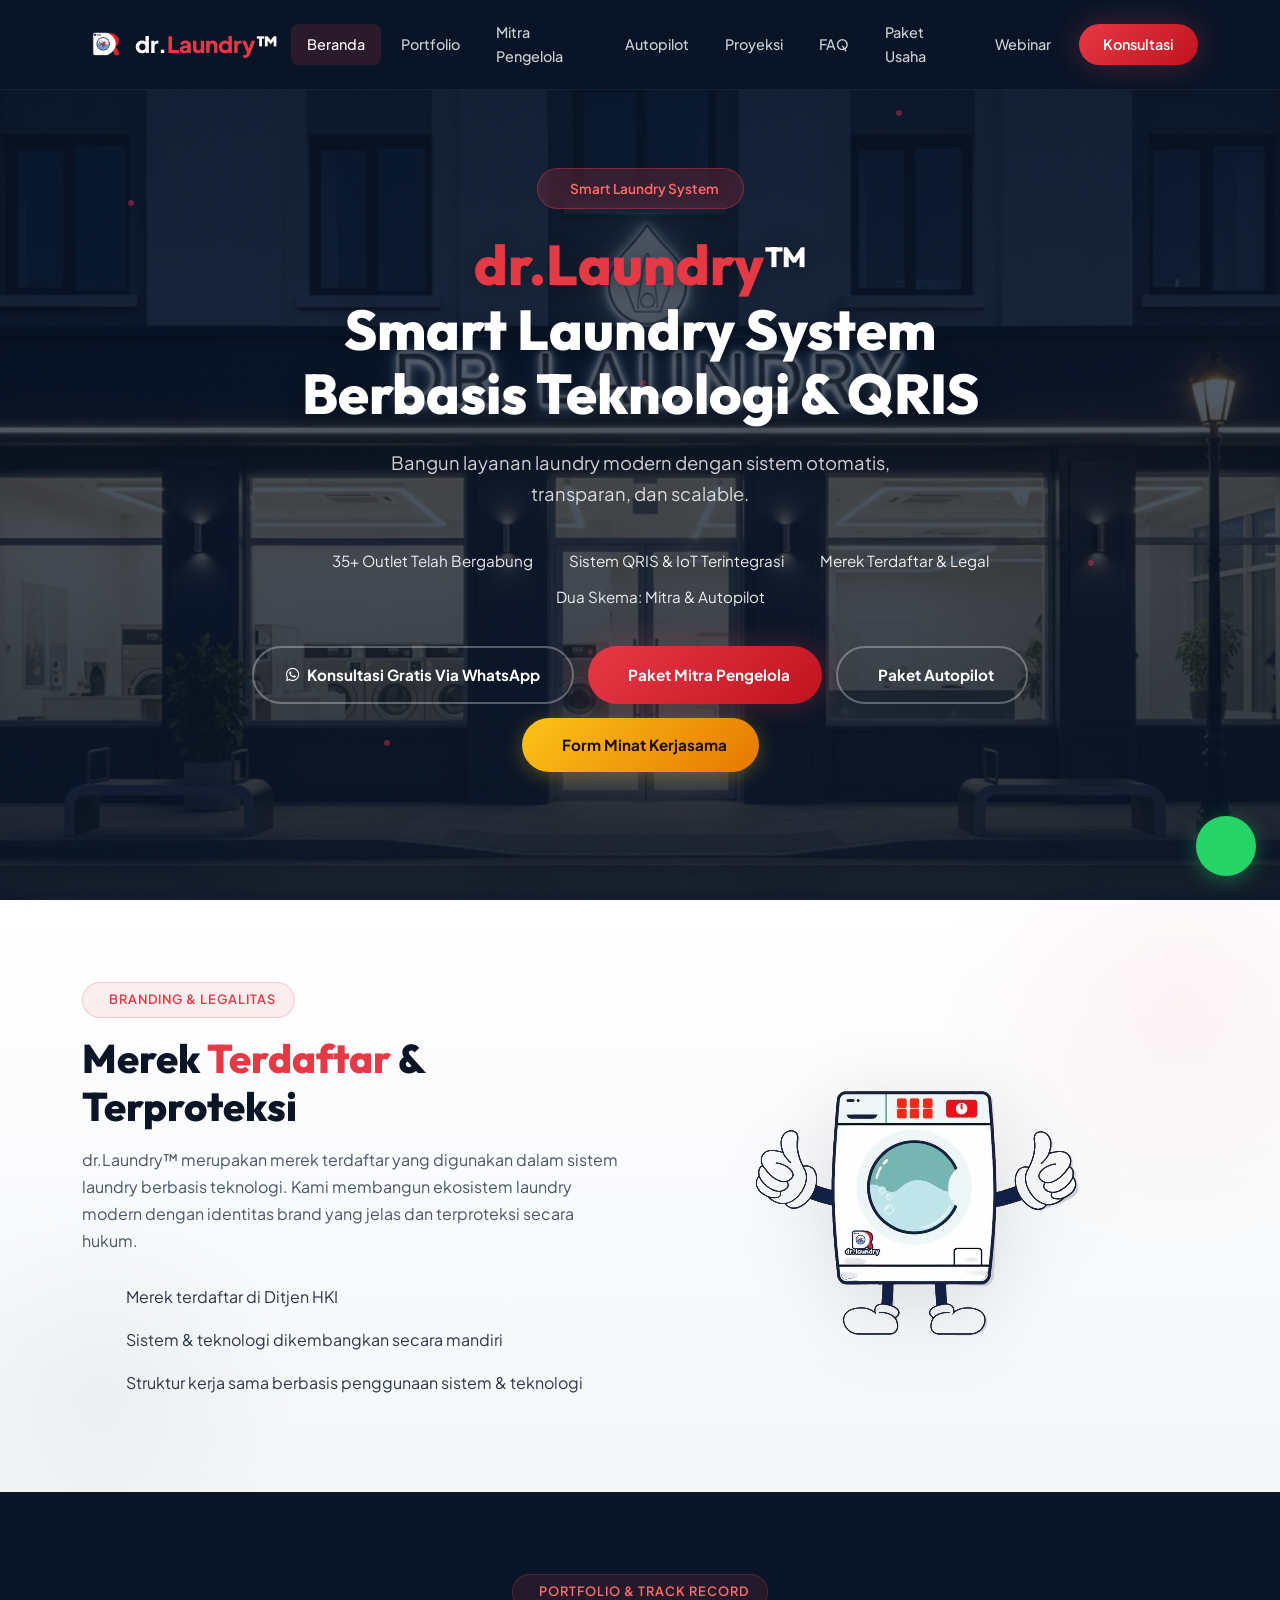
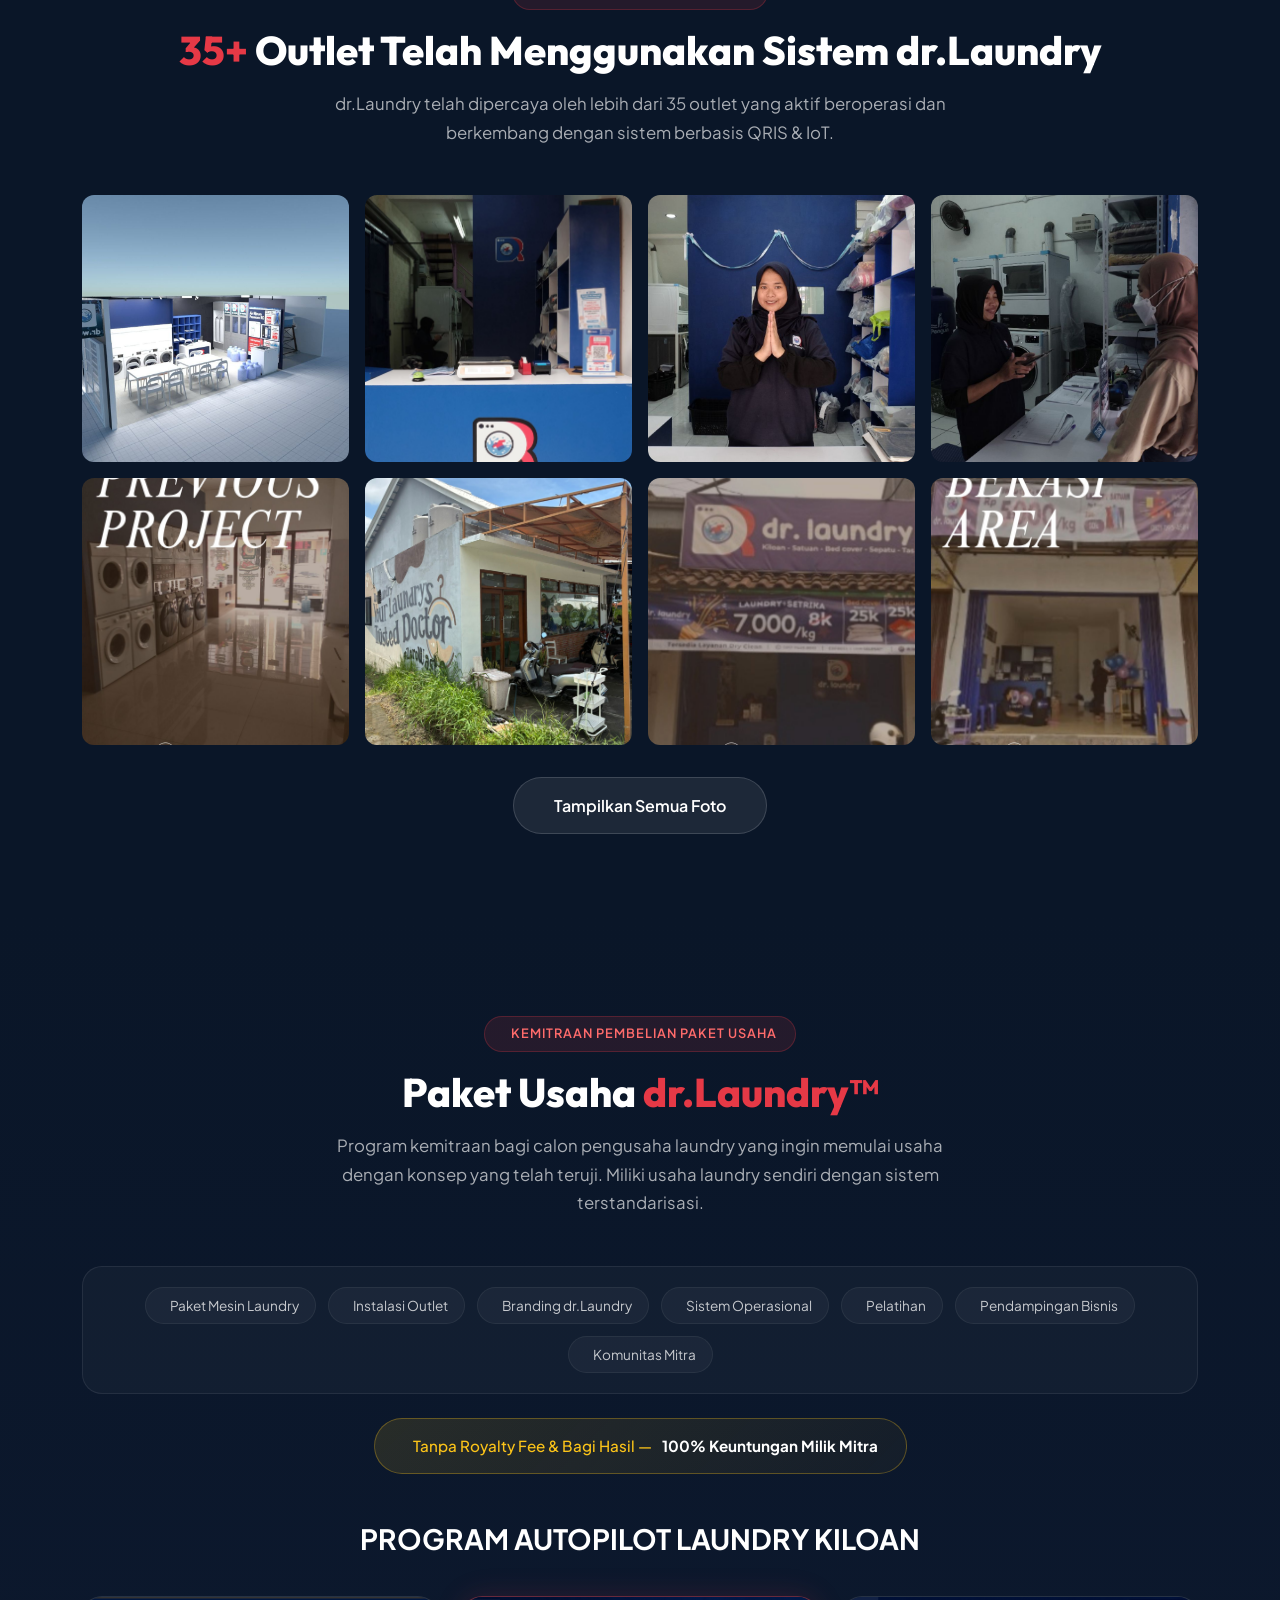
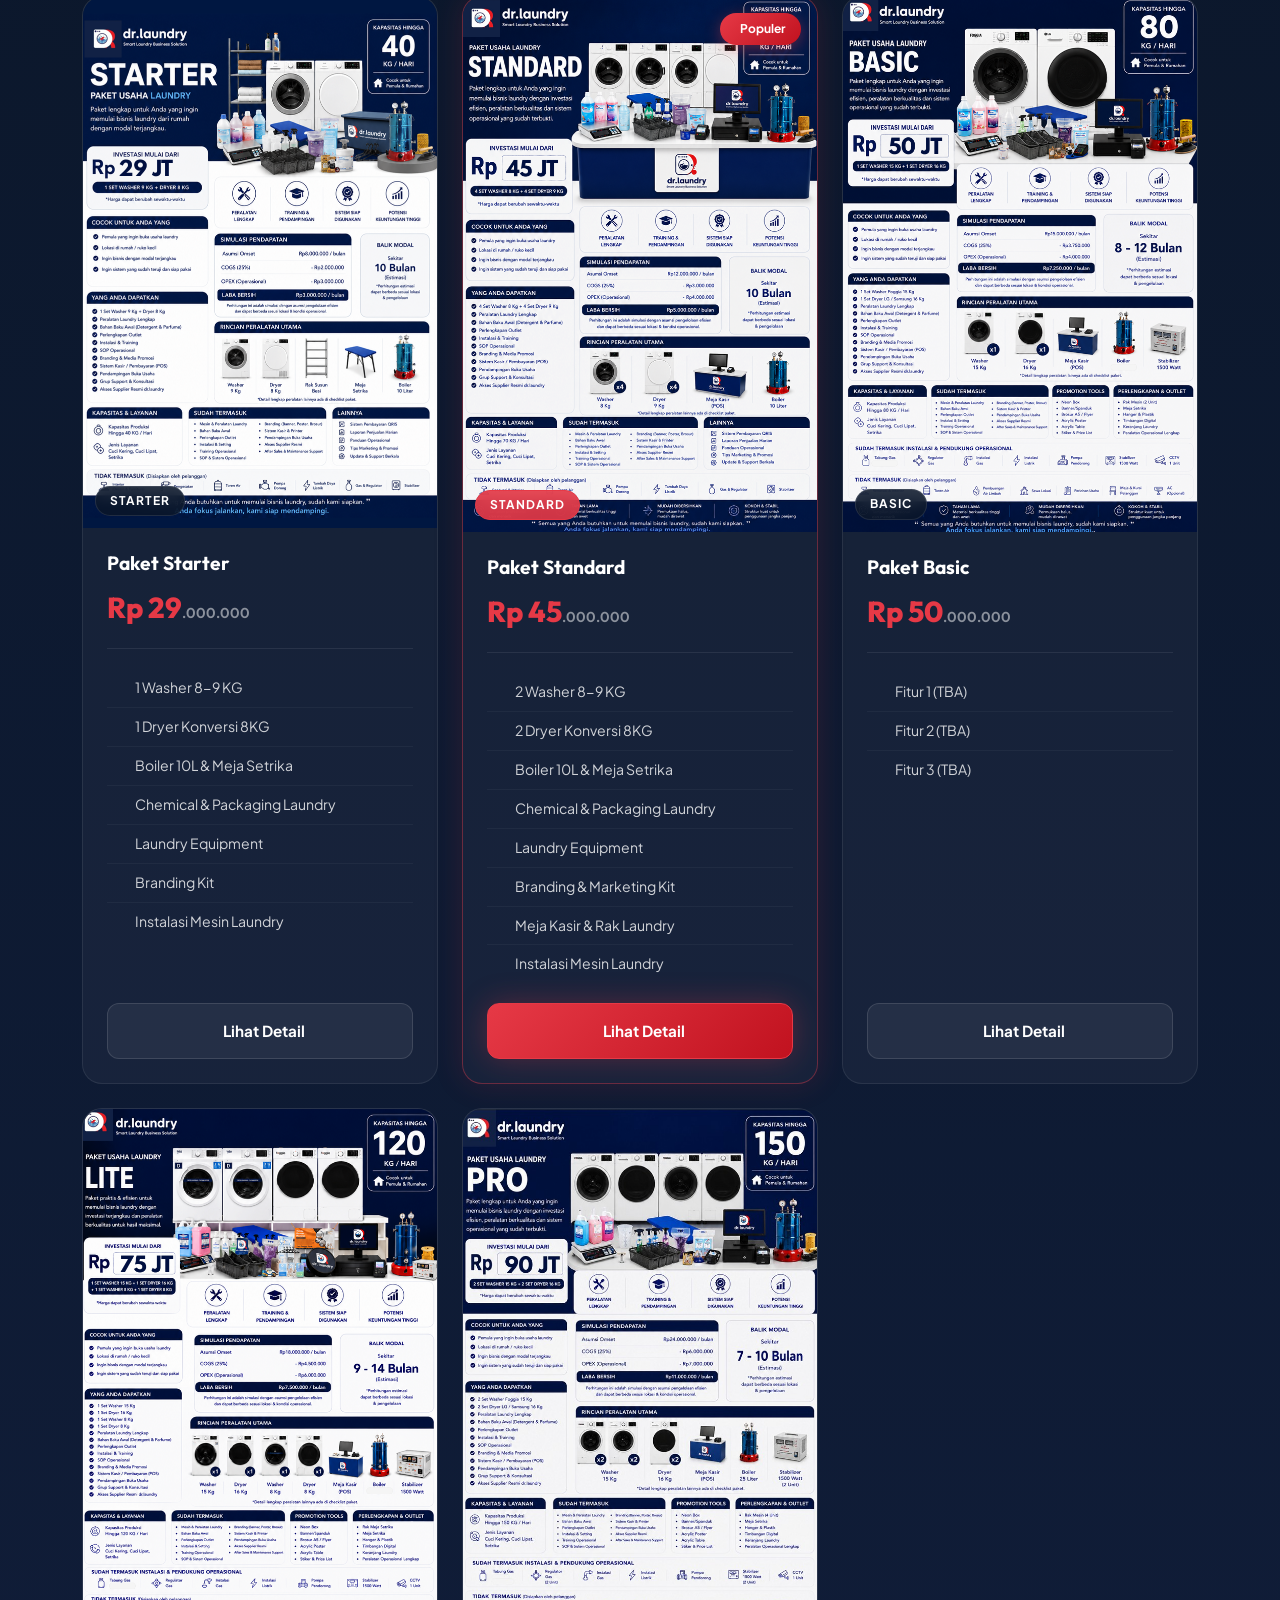
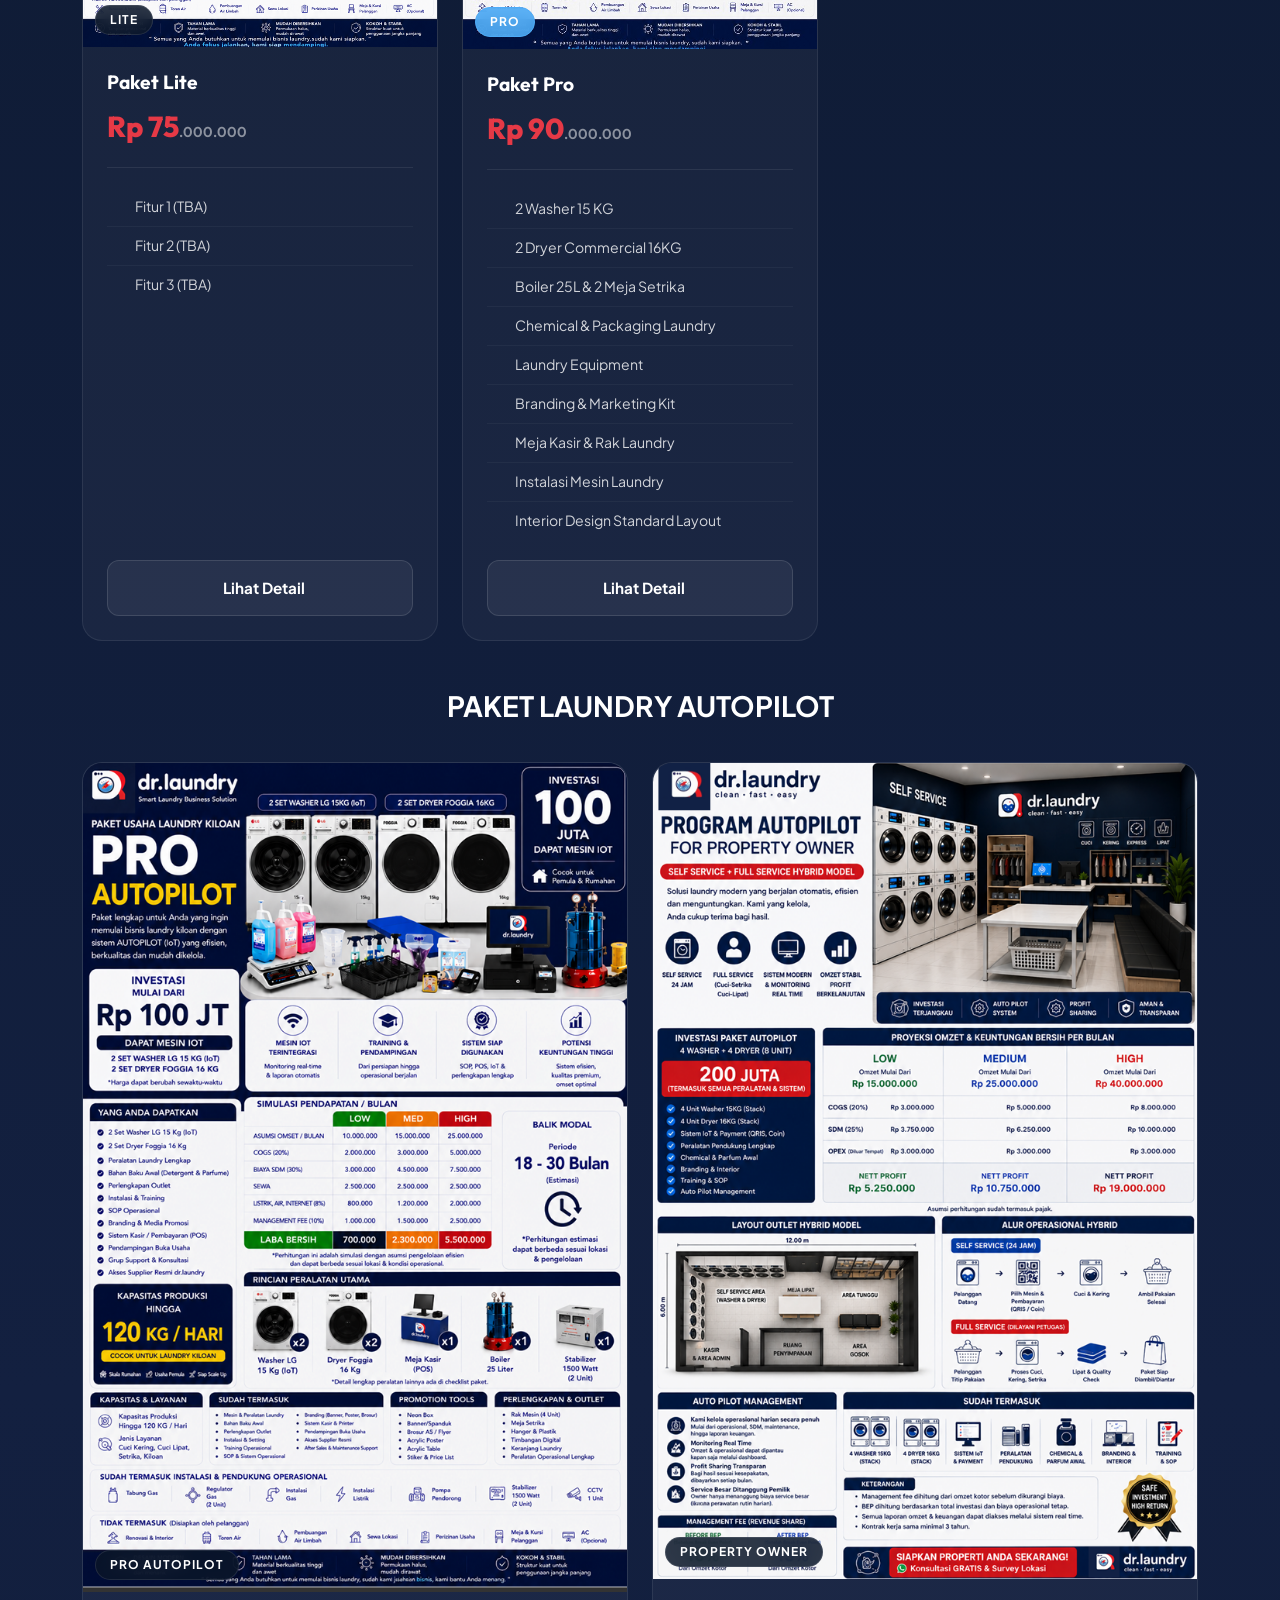
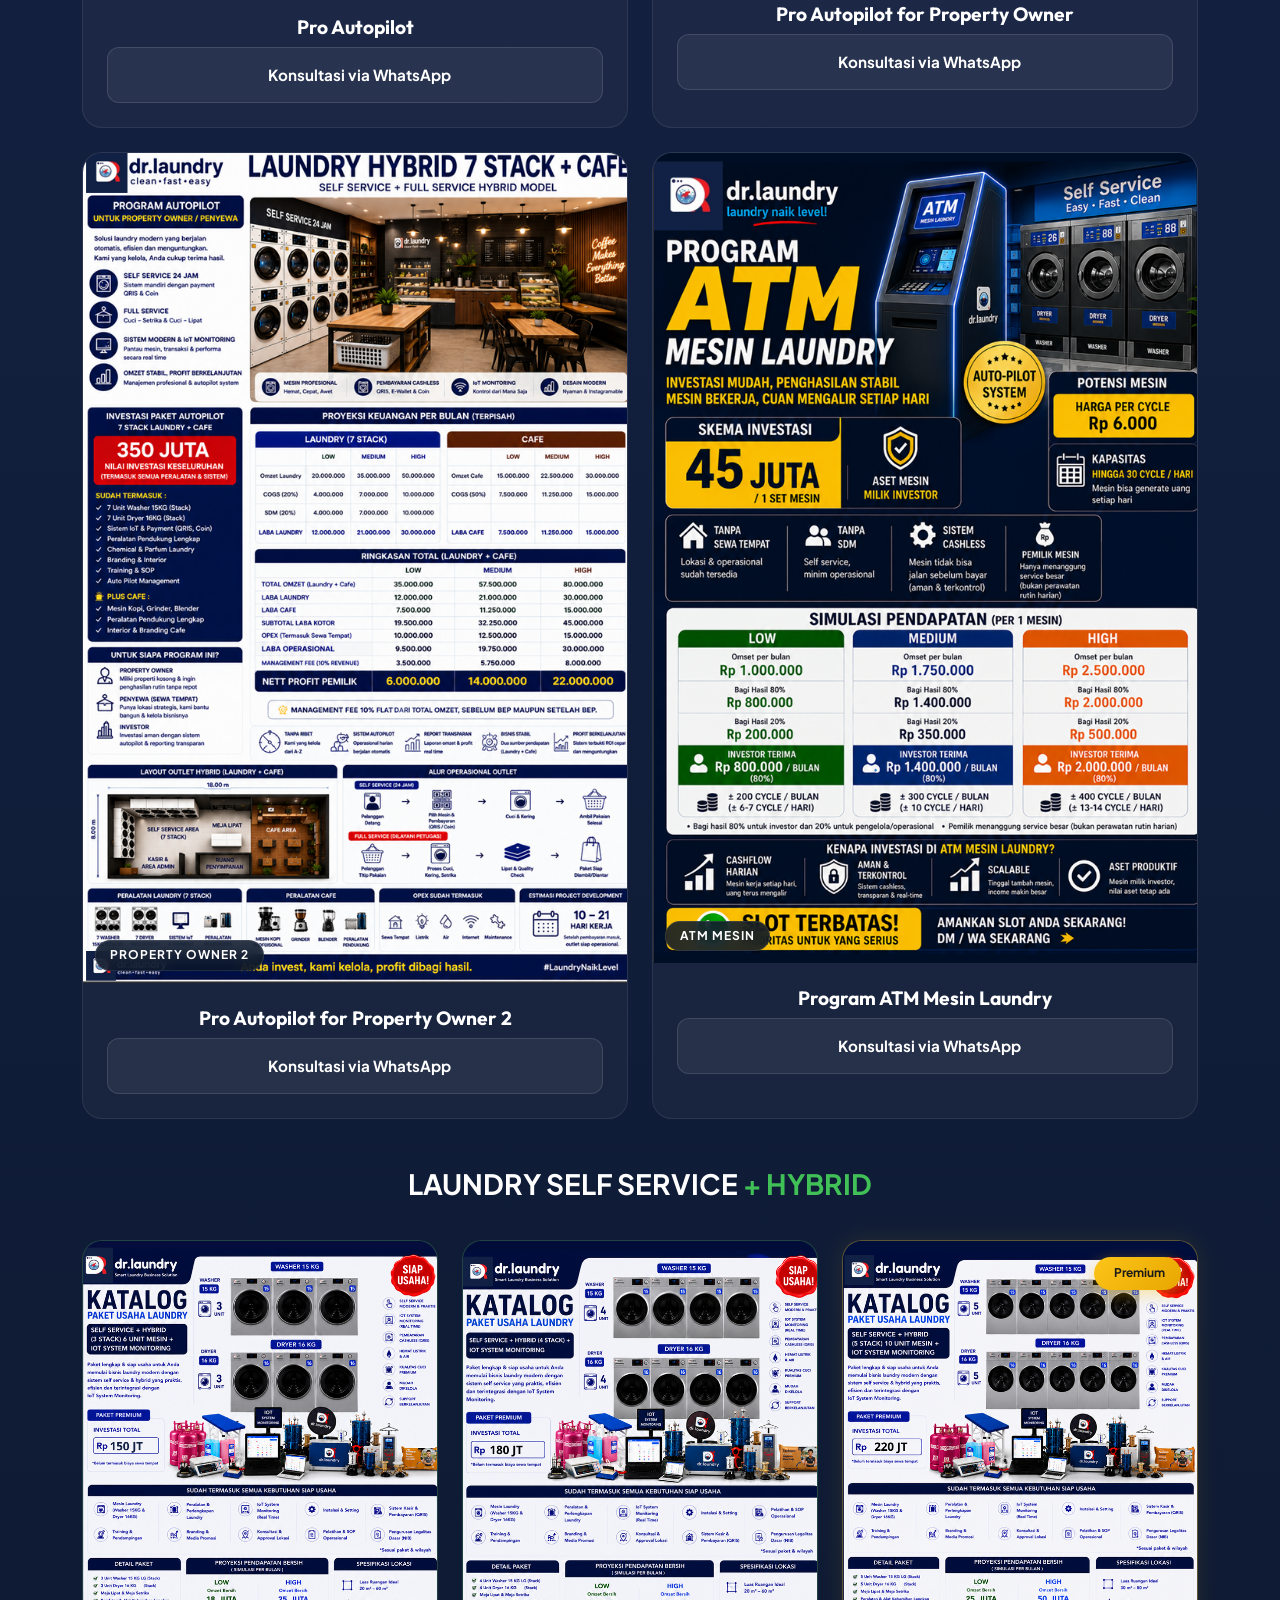
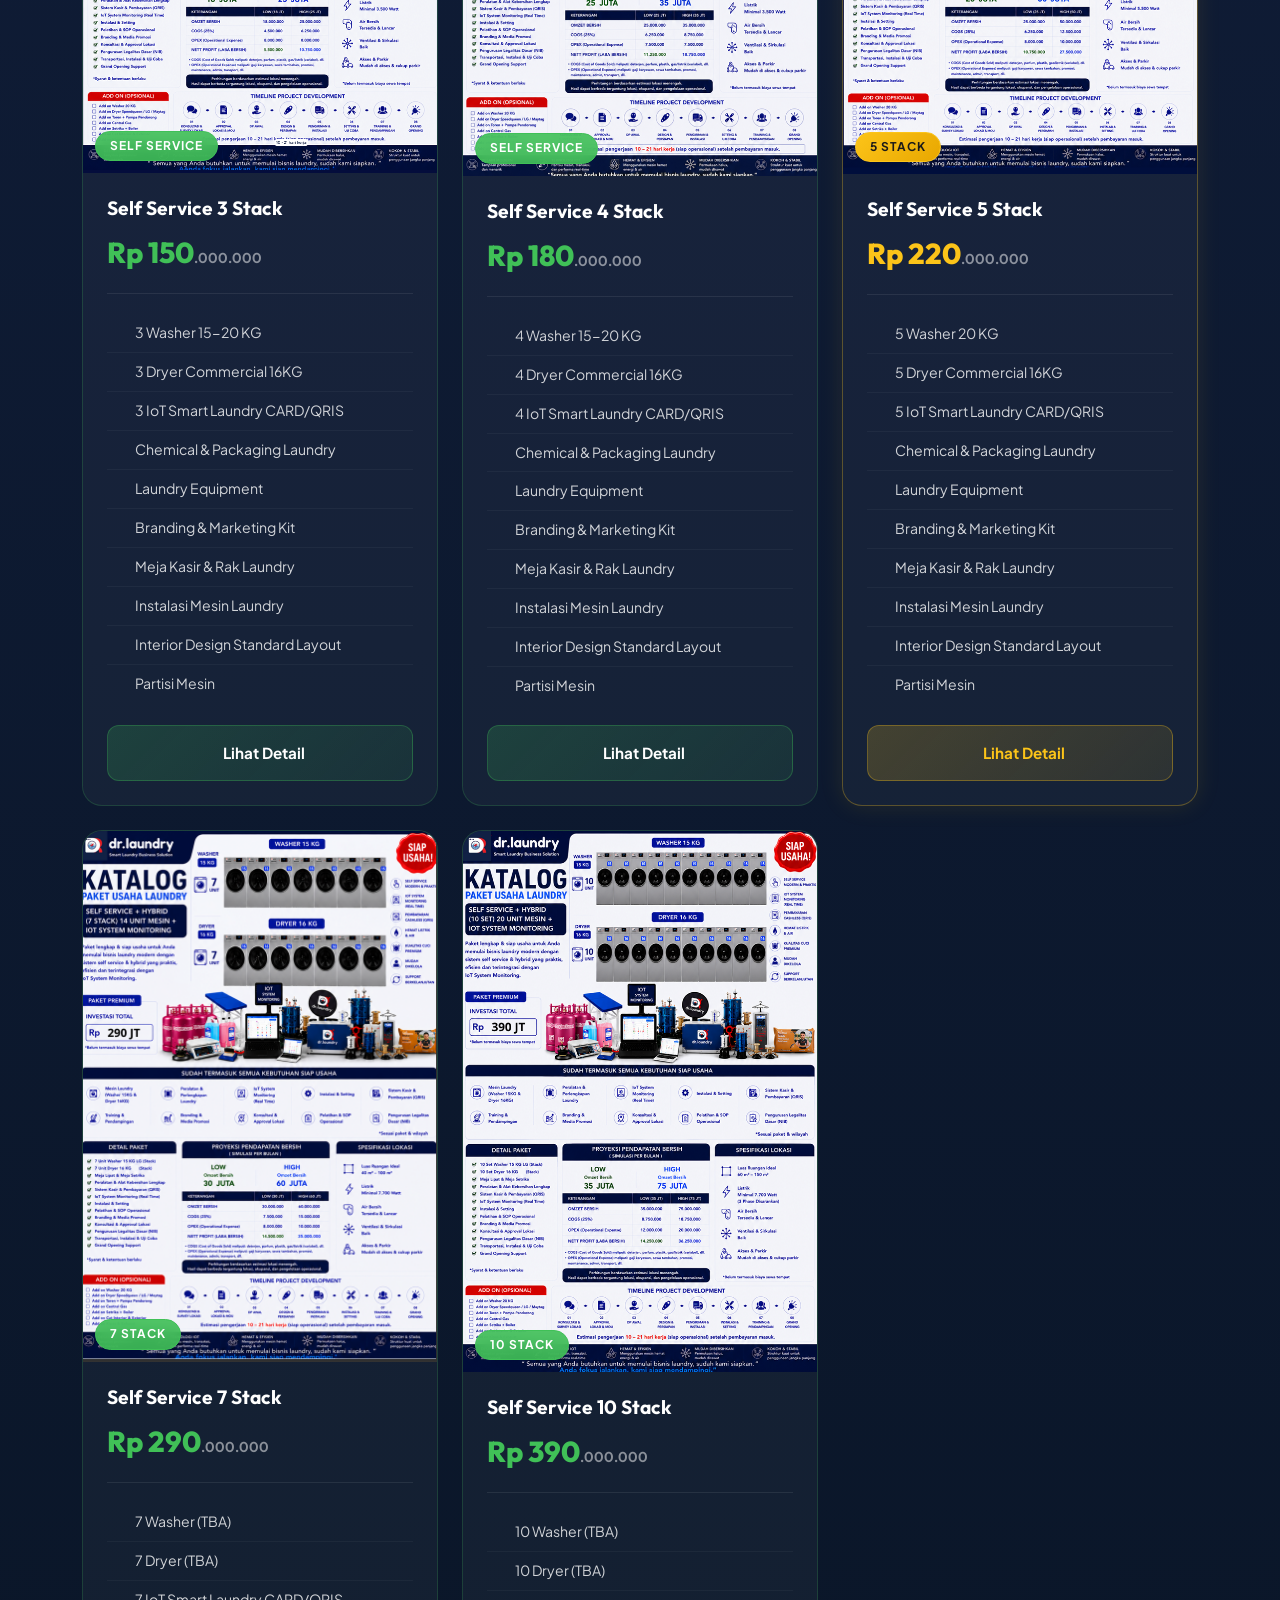
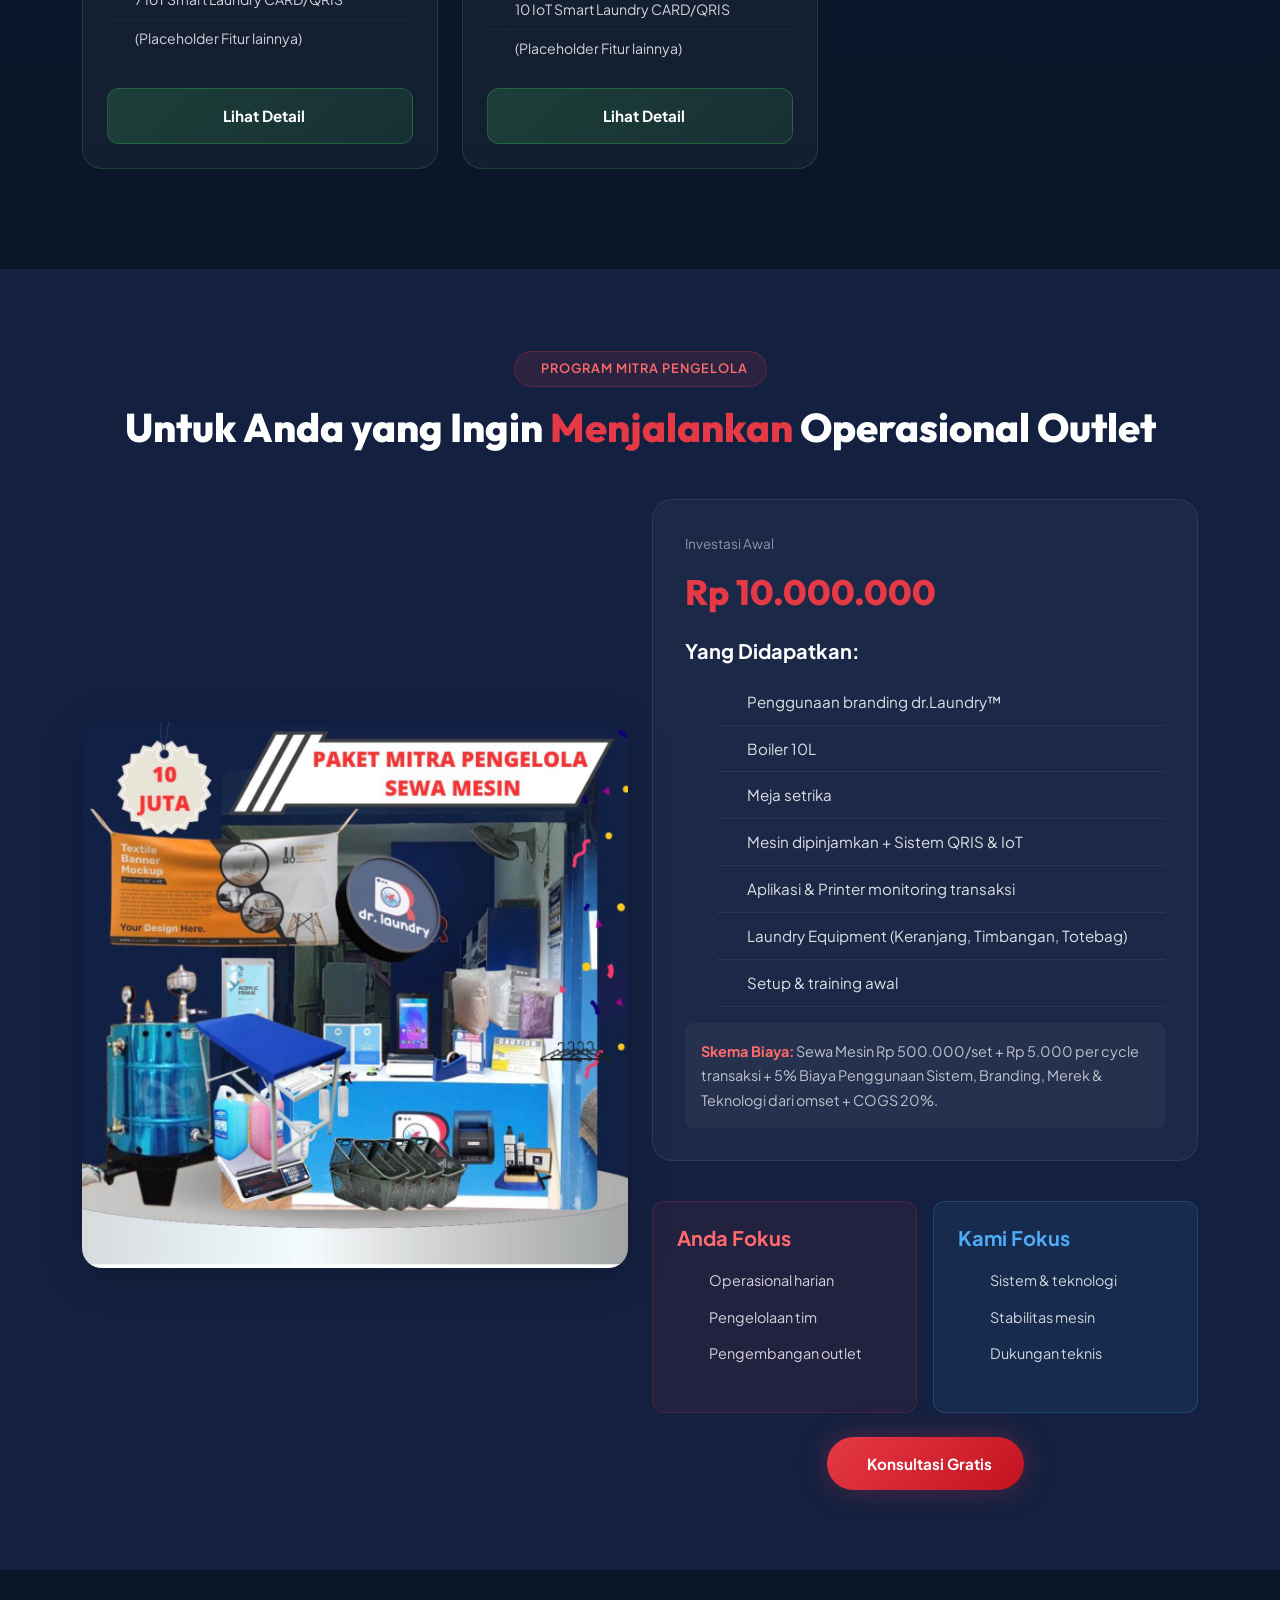
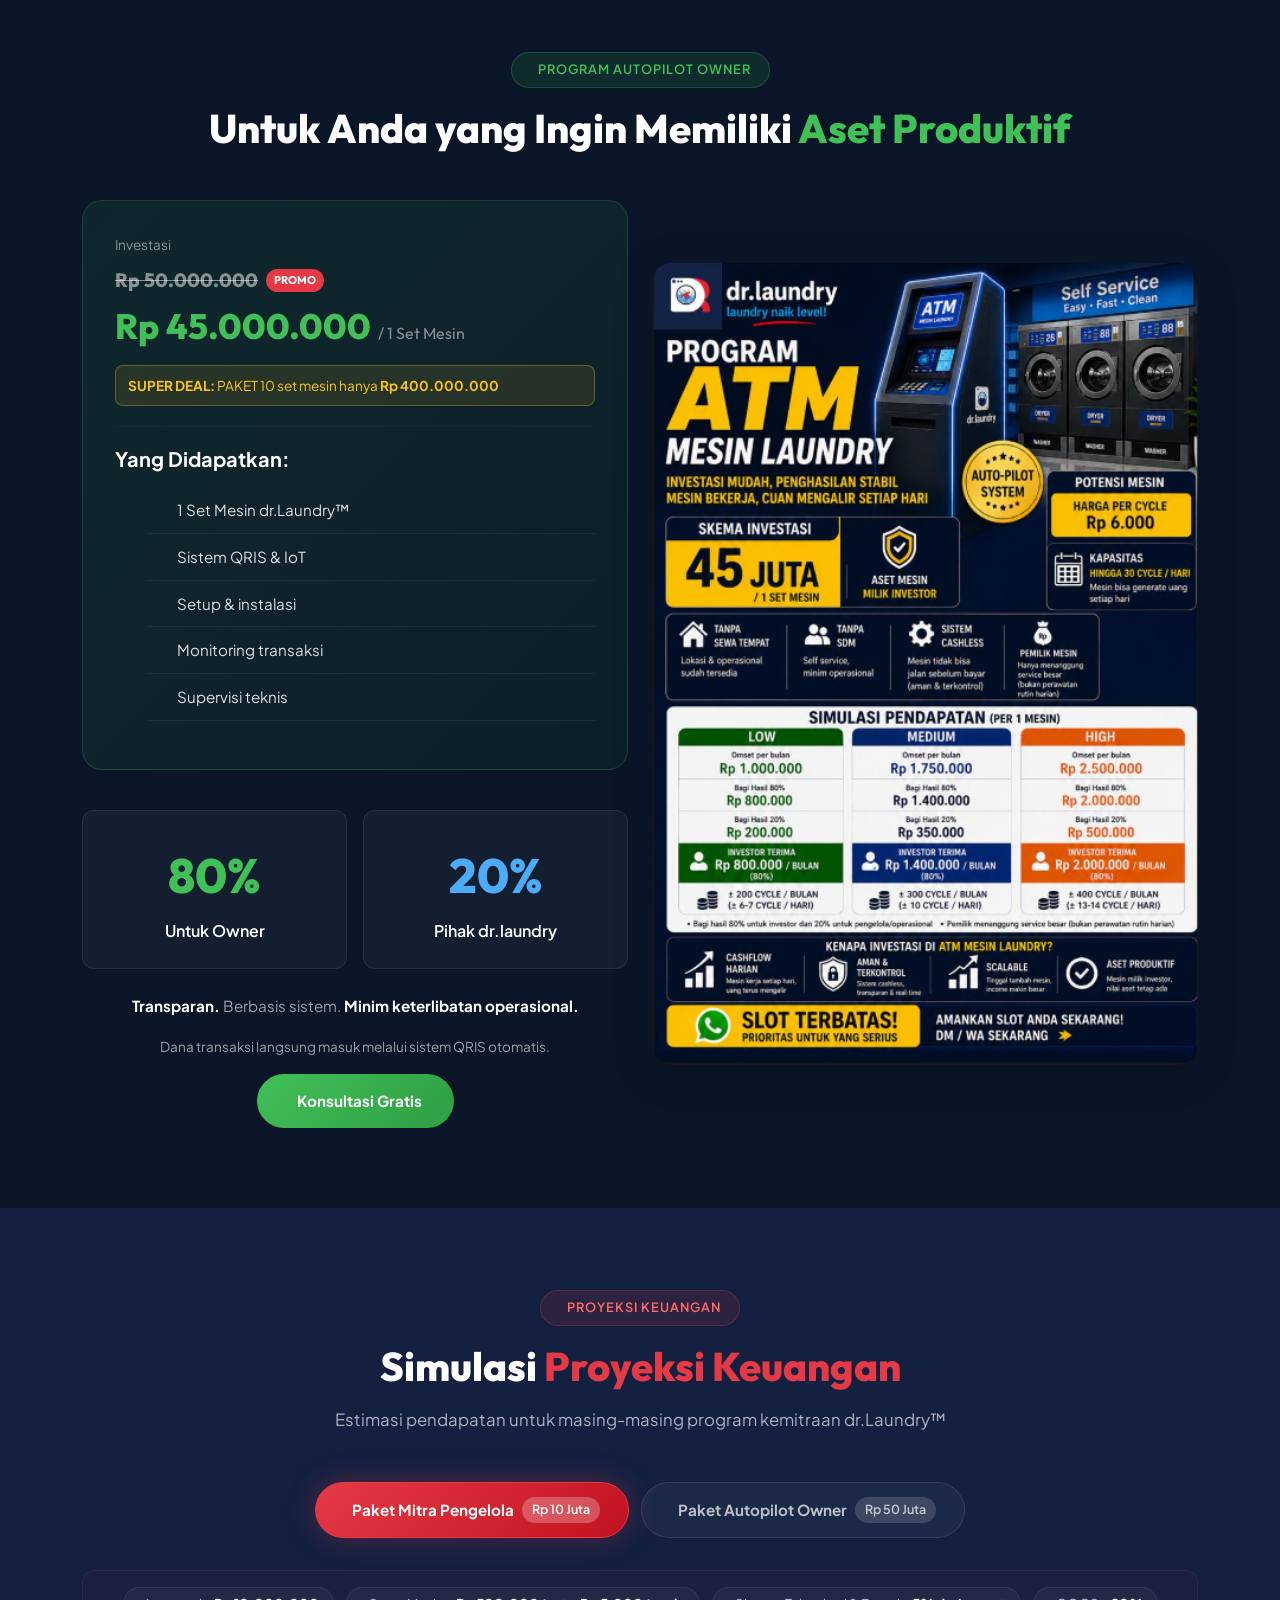
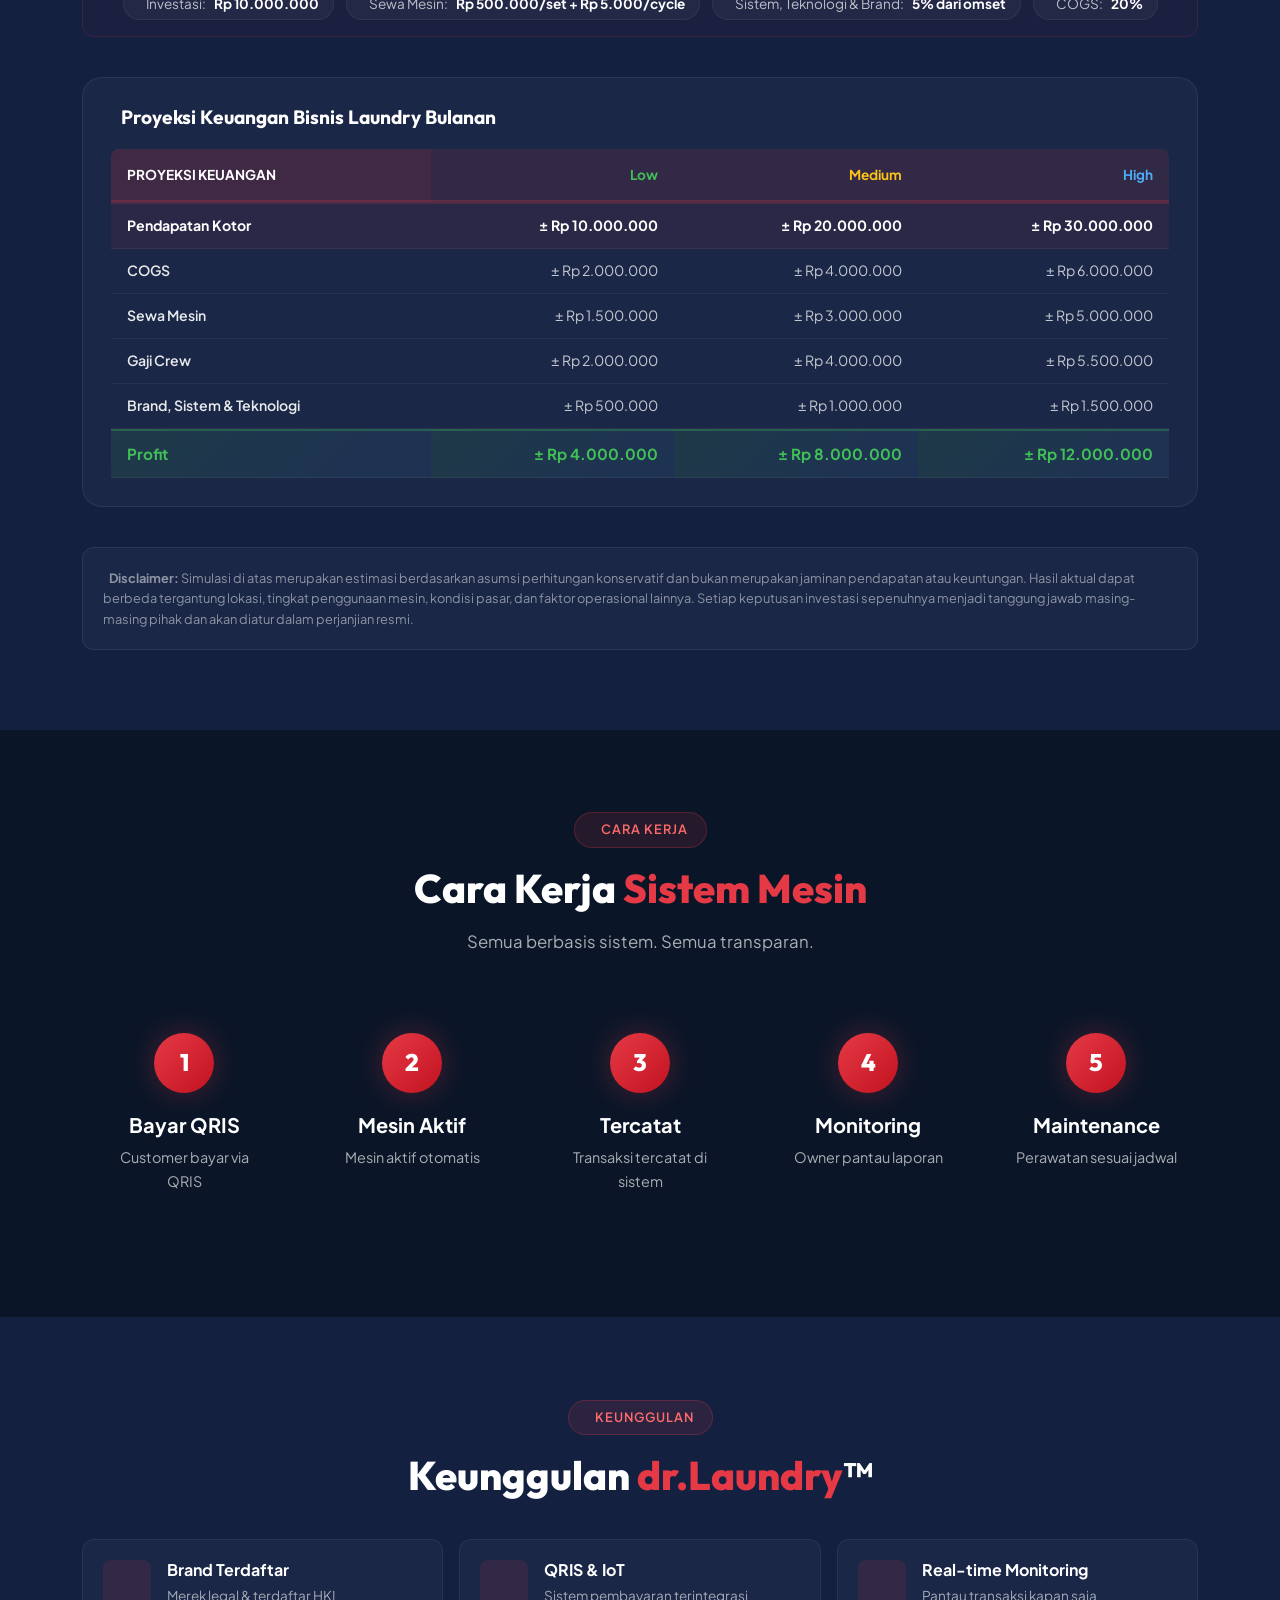
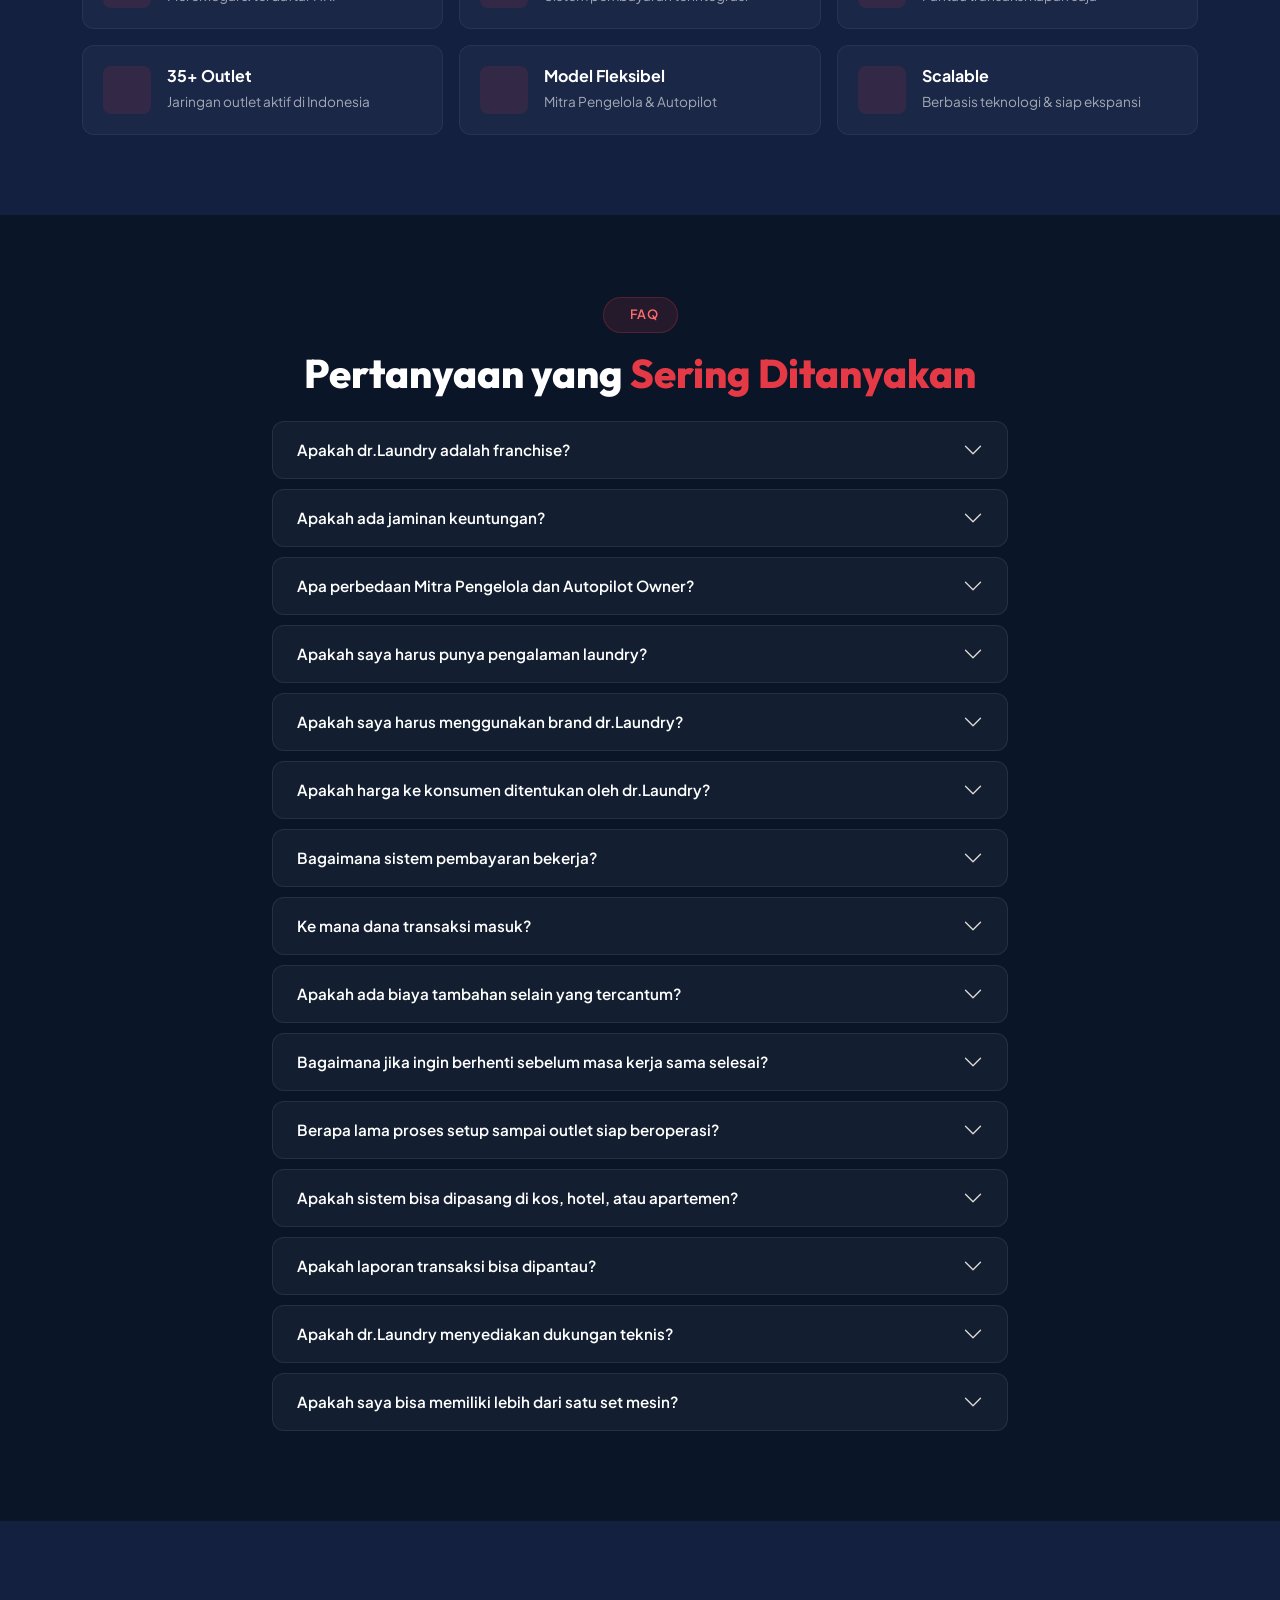
==== commit b04f2dba: "all update" ====
--- a/index.html
+++ b/index.html
@@ -562,7 +562,82 @@
                     </div>
                 </div>
 
-                <!-- Kategori 2: LAUNDRY SELF SERVICE + HYBRID -->
+                <!-- Kategori 2: PAKET LAUNDRY AUTOPILOT -->
+                <div class="row g-4 reveal mb-5">
+                    <div class="col-12 mt-4 mb-2">
+                        <h3 class="text-center" style="font-weight: 700; color: var(--white);">PAKET <span class="highlight">LAUNDRY AUTOPILOT</span></h3>
+                    </div>
+
+                    <!-- Pro Autopilot -->
+                    <div class="col-lg-6 col-md-6">
+                        <div class="paket-card">
+                            <div class="paket-card-img">
+                                <img src="img/Proautopilot.png" alt="Pro Autopilot" loading="lazy">
+                                <div class="paket-card-label">Pro Autopilot</div>
+                            </div>
+                            <div class="paket-card-body text-center">
+                                <h3 class="paket-card-title">Pro Autopilot</h3>
+                                <a href="https://wa.me/6287782983494?text=Halo%20dr.Laundry%2C%20saya%20tertarik%20Paket%20Pro%20Autopilot"
+                                    class="paket-card-btn" target="_blank">
+                                    <i class="lab la-whatsapp"></i> Konsultasi via WhatsApp
+                                </a>
+                            </div>
+                        </div>
+                    </div>
+
+                    <!-- Property Owner 1 -->
+                    <div class="col-lg-6 col-md-6">
+                        <div class="paket-card">
+                            <div class="paket-card-img">
+                                <img src="img/proautoPilotForPropertyOwner.png" alt="Property Owner" loading="lazy">
+                                <div class="paket-card-label">Property Owner</div>
+                            </div>
+                            <div class="paket-card-body text-center">
+                                <h3 class="paket-card-title">Pro Autopilot for Property Owner</h3>
+                                <a href="https://wa.me/6287782983494?text=Halo%20dr.Laundry%2C%20saya%20tertarik%20Paket%20Property%20Owner"
+                                    class="paket-card-btn" target="_blank">
+                                    <i class="lab la-whatsapp"></i> Konsultasi via WhatsApp
+                                </a>
+                            </div>
+                        </div>
+                    </div>
+
+                    <!-- Property Owner 2 -->
+                    <div class="col-lg-6 col-md-6">
+                        <div class="paket-card">
+                            <div class="paket-card-img">
+                                <img src="img/proautoPilotForPropertyOwner2.png" alt="Property Owner 2" loading="lazy">
+                                <div class="paket-card-label">Property Owner 2</div>
+                            </div>
+                            <div class="paket-card-body text-center">
+                                <h3 class="paket-card-title">Pro Autopilot for Property Owner 2</h3>
+                                <a href="https://wa.me/6287782983494?text=Halo%20dr.Laundry%2C%20saya%20tertarik%20Paket%20Property%20Owner%202"
+                                    class="paket-card-btn" target="_blank">
+                                    <i class="lab la-whatsapp"></i> Konsultasi via WhatsApp
+                                </a>
+                            </div>
+                        </div>
+                    </div>
+
+                    <!-- ATM Mesin Laundry -->
+                    <div class="col-lg-6 col-md-6">
+                        <div class="paket-card">
+                            <div class="paket-card-img">
+                                <img src="img/programATMMesinLaundry.png" alt="ATM Mesin Laundry" loading="lazy">
+                                <div class="paket-card-label">ATM Mesin</div>
+                            </div>
+                            <div class="paket-card-body text-center">
+                                <h3 class="paket-card-title">Program ATM Mesin Laundry</h3>
+                                <a href="https://wa.me/6287782983494?text=Halo%20dr.Laundry%2C%20saya%20tertarik%20Program%20ATM%20Mesin%20Laundry"
+                                    class="paket-card-btn" target="_blank">
+                                    <i class="lab la-whatsapp"></i> Konsultasi via WhatsApp
+                                </a>
+                            </div>
+                        </div>
+                    </div>
+                </div>
+
+                <!-- Kategori 3: LAUNDRY SELF SERVICE + HYBRID -->
                 <div class="row g-4 reveal">
                     <div class="col-12 mt-4 mb-2">
                         <h3 class="text-center" style="font-weight: 700; color: var(--white);">LAUNDRY SELF SERVICE
@@ -1156,95 +1231,6 @@
             </div>
         </section>
 
-        <!-- ========== TESTIMONIAL ========== -->
-        <section id="testimonial">
-            <div class="container">
-                <div class="text-center reveal">
-                    <div class="section-badge"><i class="las la-star"></i> Kisah Sukses</div>
-                    <h2 class="section-title">Apa Kata <span class="highlight">Mitra dr.Laundry?</span></h2>
-                    <p class="section-desc">Pengalaman nyata dari para mitra yang telah sukses membangun bisnis dan membuktikan sistem kami.</p>
-                </div>
-                
-                <div class="testimonial-slider-container mt-4 reveal">
-                    <div class="testimonial-slider">
-                        
-                        <!-- Card 1 -->
-                        <div class="testimonial-slide">
-                            <div class="testimonial-pro-card">
-                                <i class="las la-quote-right quote-bg"></i>
-                                <div class="testi-header">
-                                    <div class="stars">
-                                        <i class="las la-star"></i><i class="las la-star"></i><i class="las la-star"></i><i class="las la-star"></i><i class="las la-star"></i>
-                                    </div>
-                                </div>
-                                <div class="testi-body">
-                                    <p>“dr.Laundry sangat membantu dan berperan besar sejak tahap awal pembangunan outlet kami. Timnya komunikatif, cepat merespons setiap kebutuhan, dan selalu memberikan solusi selama proses pembangunan. Kami merasa didampingi dari awal hingga outlet siap beroperasi.”</p>
-                                </div>
-                                <div class="testi-footer">
-                                    <div class="testi-icon-badge">
-                                        <i class="las la-store"></i>
-                                    </div>
-                                    <div class="author-info">
-                                        <h4>Ibu Aggrey</h4>
-                                        <p>Pemilik Laundry Bojong Gede</p>
-                                    </div>
-                                </div>
-                            </div>
-                        </div>
-
-                        <!-- Card 2 -->
-                        <div class="testimonial-slide">
-                            <div class="testimonial-pro-card">
-                                <i class="las la-quote-right quote-bg"></i>
-                                <div class="testi-header">
-                                    <div class="stars">
-                                        <i class="las la-star"></i><i class="las la-star"></i><i class="las la-star"></i><i class="las la-star"></i><i class="las la-star"></i>
-                                    </div>
-                                </div>
-                                <div class="testi-body">
-                                    <p>“Ini merupakan outlet ke-4 kami bersama dr.Laundry. Yang membuat kami yakin terus bekerja sama adalah pendampingan sejak tahap pembangunan, sistem tanpa royalty fee, serta dukungan operasional yang jelas. Alhamdulillah, keempat outlet kami terus mengalami peningkatan omzet. Pasar bisnis laundry masih sangat terbuka jika didukung sistem yang baik.”</p>
-                                </div>
-                                <div class="testi-footer">
-                                    <div class="testi-icon-badge">
-                                        <i class="las la-store"></i>
-                                    </div>
-                                    <div class="author-info">
-                                        <h4>Bapak Suroso</h4>
-                                        <p>Pemilik Laundry Utan Kayu, Kramat, Waringin &amp; Hj. Ten</p>
-                                    </div>
-                                </div>
-                            </div>
-                        </div>
-
-                        <!-- Card 3 -->
-                        <div class="testimonial-slide">
-                            <div class="testimonial-pro-card">
-                                <i class="las la-quote-right quote-bg"></i>
-                                <div class="testi-header">
-                                    <div class="stars">
-                                        <i class="las la-star"></i><i class="las la-star"></i><i class="las la-star"></i><i class="las la-star"></i><i class="las la-star"></i>
-                                    </div>
-                                </div>
-                                <div class="testi-body">
-                                    <p>“Saya memutuskan membuka usaha laundry karena melihat semakin banyak orang yang sibuk dan membutuhkan layanan yang praktis. Konsep laundry self-service dengan pembayaran koin maupun QRIS membuat prosesnya jauh lebih efisien dan mudah. Harapannya ke depan bisa buka cabang laundry baru bersama dr.Laundry.”</p>
-                                </div>
-                                <div class="testi-footer">
-                                    <div class="testi-icon-badge">
-                                        <i class="las la-store"></i>
-                                    </div>
-                                    <div class="author-info">
-                                        <h4>Ibu Tari</h4>
-                                        <p>Pemilik Laundry Rawamangun</p>
-                                    </div>
-                                </div>
-                            </div>
-                        </div>
-
-                    </div>
-                </div>
-            </div>
-        </section>
-
         <!-- ========== FAQ ========== -->
         <section id="faq">
             <div class="container">
@@ -1579,6 +1565,134 @@
             </div>
         </section>
 
+        <!-- ========== TESTIMONIAL ========== -->
+        <section id="testimonial">
+            <div class="container">
+                <div class="text-center reveal">
+                    <div class="section-badge"><i class="las la-star"></i> Kisah Sukses</div>
+                    <h2 class="section-title">Apa Kata <span class="highlight">Mitra dr.Laundry?</span></h2>
+                    <p class="section-desc">Pengalaman nyata dari para mitra yang telah sukses membangun bisnis dan membuktikan sistem kami.</p>
+                </div>
+                
+                <div class="testimonial-slider-container mt-4 reveal">
+                    <div class="testimonial-slider">
+                        
+                        <!-- Card 1 -->
+                        <div class="testimonial-slide">
+                            <div class="testimonial-pro-card">
+                                <i class="las la-quote-right quote-bg"></i>
+                                <div class="testi-header">
+                                    <div class="stars">
+                                        <i class="las la-star"></i><i class="las la-star"></i><i class="las la-star"></i><i class="las la-star"></i><i class="las la-star"></i>
+                                    </div>
+                                </div>
+                                <div class="testi-body">
+                                    <p>“dr.Laundry sangat membantu dan berperan besar sejak tahap awal pembangunan outlet kami. Timnya komunikatif, cepat merespons setiap kebutuhan, dan selalu memberikan solusi selama proses pembangunan. Kami merasa didampingi dari awal hingga outlet siap beroperasi.”</p>
+                                </div>
+                                <div class="testi-footer">
+                                    <div class="testi-icon-badge">
+                                        <i class="las la-store"></i>
+                                    </div>
+                                    <div class="author-info">
+                                        <h4>Ibu Aggrey</h4>
+                                        <p>Pemilik Laundry Bojong Gede</p>
+                                    </div>
+                                </div>
+                            </div>
+                        </div>
+
+                        <!-- Card 2 -->
+                        <div class="testimonial-slide">
+                            <div class="testimonial-pro-card">
+                                <i class="las la-quote-right quote-bg"></i>
+                                <div class="testi-header">
+                                    <div class="stars">
+                                        <i class="las la-star"></i><i class="las la-star"></i><i class="las la-star"></i><i class="las la-star"></i><i class="las la-star"></i>
+                                    </div>
+                                </div>
+                                <div class="testi-body">
+                                    <p>“Ini merupakan outlet ke-4 kami bersama dr.Laundry. Yang membuat kami yakin terus bekerja sama adalah pendampingan sejak tahap pembangunan, sistem tanpa royalty fee, serta dukungan operasional yang jelas. Alhamdulillah, keempat outlet kami terus mengalami peningkatan omzet. Pasar bisnis laundry masih sangat terbuka jika didukung sistem yang baik.”</p>
+                                </div>
+                                <div class="testi-footer">
+                                    <div class="testi-icon-badge">
+                                        <i class="las la-store"></i>
+                                    </div>
+                                    <div class="author-info">
+                                        <h4>Bapak Suroso</h4>
+                                        <p>Pemilik Laundry Utan Kayu, Kramat, Waringin &amp; Hj. Ten</p>
+                                    </div>
+                                </div>
+                            </div>
+                        </div>
+
+                        <!-- Card 3 -->
+                        <div class="testimonial-slide">
+                            <div class="testimonial-pro-card">
+                                <i class="las la-quote-right quote-bg"></i>
+                                <div class="testi-header">
+                                    <div class="stars">
+                                        <i class="las la-star"></i><i class="las la-star"></i><i class="las la-star"></i><i class="las la-star"></i><i class="las la-star"></i>
+                                    </div>
+                                </div>
+                                <div class="testi-body">
+                                    <p>“Saya memutuskan membuka usaha laundry karena melihat semakin banyak orang yang sibuk dan membutuhkan layanan yang praktis. Konsep laundry self-service dengan pembayaran koin maupun QRIS membuat prosesnya jauh lebih efisien dan mudah. Harapannya ke depan bisa buka cabang laundry baru bersama dr.Laundry.”</p>
+                                </div>
+                                <div class="testi-footer">
+                                    <div class="testi-icon-badge">
+                                        <i class="las la-store"></i>
+                                    </div>
+                                    <div class="author-info">
+                                        <h4>Ibu Tari</h4>
+                                        <p>Pemilik Laundry Rawamangun</p>
+                                    </div>
+                                </div>
+                            </div>
+                        </div>
+
+                    </div>
+                </div>
+            </div>
+        </section>
+
+        <!-- ========== KERJASAMA PROMO ========== -->
+        <section id="kerjasama-promo" style="padding: 80px 0;">
+            <div class="container reveal">
+                <div class="row align-items-center rounded-4 overflow-hidden" style="background: linear-gradient(135deg, rgba(64,192,87,0.1) 0%, rgba(20,24,36,1) 100%); border: 1px solid rgba(64,192,87,0.3); box-shadow: 0 10px 40px rgba(0,0,0,0.5);">
+                    <div class="col-lg-6 order-2 order-lg-1 p-5 p-lg-5 p-4 text-center text-lg-start">
+                        <div class="section-badge mb-3 d-inline-block" style="background: rgba(64,192,87,0.15); color: var(--green-accent); border-color: rgba(64,192,87,0.3);">
+                            <i class="las la-handshake"></i> Peluang Kemitraan Emas
+                        </div>
+                        <h2 class="mb-3" style="font-weight: 800; font-size: 2.4rem; line-height: 1.2;">Mulai Bisnis Laundry<br><span style="color: var(--green-accent);">Bersama Ahlinya!</span></h2>
+                        <p class="mb-4" style="color: rgba(255, 255, 255, 0.8); font-size: 1.05rem; line-height: 1.6;">
+                            Jadilah bagian dari jaringan bisnis laundry modern yang terus berkembang pesat di seluruh Indonesia. Raih kebebasan finansial dengan sistem bisnis Auto-Pilot yang inovatif, transparan, dan telah terbukti sukses menguntungkan.
+                        </p>
+                        <div class="d-flex flex-column align-items-center align-items-lg-start gap-2 mb-4">
+                            <div class="d-flex align-items-center gap-2">
+                                <i class="las la-check-circle" style="color: var(--green-accent); font-size: 1.4rem;"></i>
+                                <span style="font-weight: 500;">Tanpa Biaya Royalti - 100% Keuntungan Milik Anda</span>
+                            </div>
+                            <div class="d-flex align-items-center gap-2">
+                                <i class="las la-check-circle" style="color: var(--green-accent); font-size: 1.4rem;"></i>
+                                <span style="font-weight: 500;">Sistem IoT & Pembayaran QRIS Terintegrasi</span>
+                            </div>
+                            <div class="d-flex align-items-center gap-2">
+                                <i class="las la-check-circle" style="color: var(--green-accent); font-size: 1.4rem;"></i>
+                                <span style="font-weight: 500;">Dukungan Manajemen & Operasional Profesional</span>
+                            </div>
+                        </div>
+                        <a href="https://wa.me/6287782983494?text=Halo%20dr.Laundry%2C%20saya%20tertarik%20melihat%20peluang%20kerjasama" class="btn-green-custom" target="_blank" style="padding: 14px 28px; font-size: 1.1rem; box-shadow: 0 8px 20px rgba(64,192,87,0.3);">
+                            <i class="las la-comments"></i> Diskusikan Sekarang
+                        </a>
+                    </div>
+                    <div class="col-lg-6 order-1 order-lg-2 p-0 text-center position-relative">
+                        <div class="position-absolute w-100 h-100 start-0 top-0 d-lg-none" style="background: linear-gradient(to bottom, rgba(20,24,36,0), rgba(20,24,36,1));"></div>
+                        <div class="paket-card-img" style="border-radius: 0;">
+                            <img src="img/kerjasama.png" alt="Kerjasama dr.Laundry" class="img-fluid w-100" style="object-fit: cover; min-height: 100%;">
+                        </div>
+                    </div>
+                </div>
+            </div>
+        </section>
 
         <!-- ========== CTA SECTION ========== -->
         <section id="cta-section">
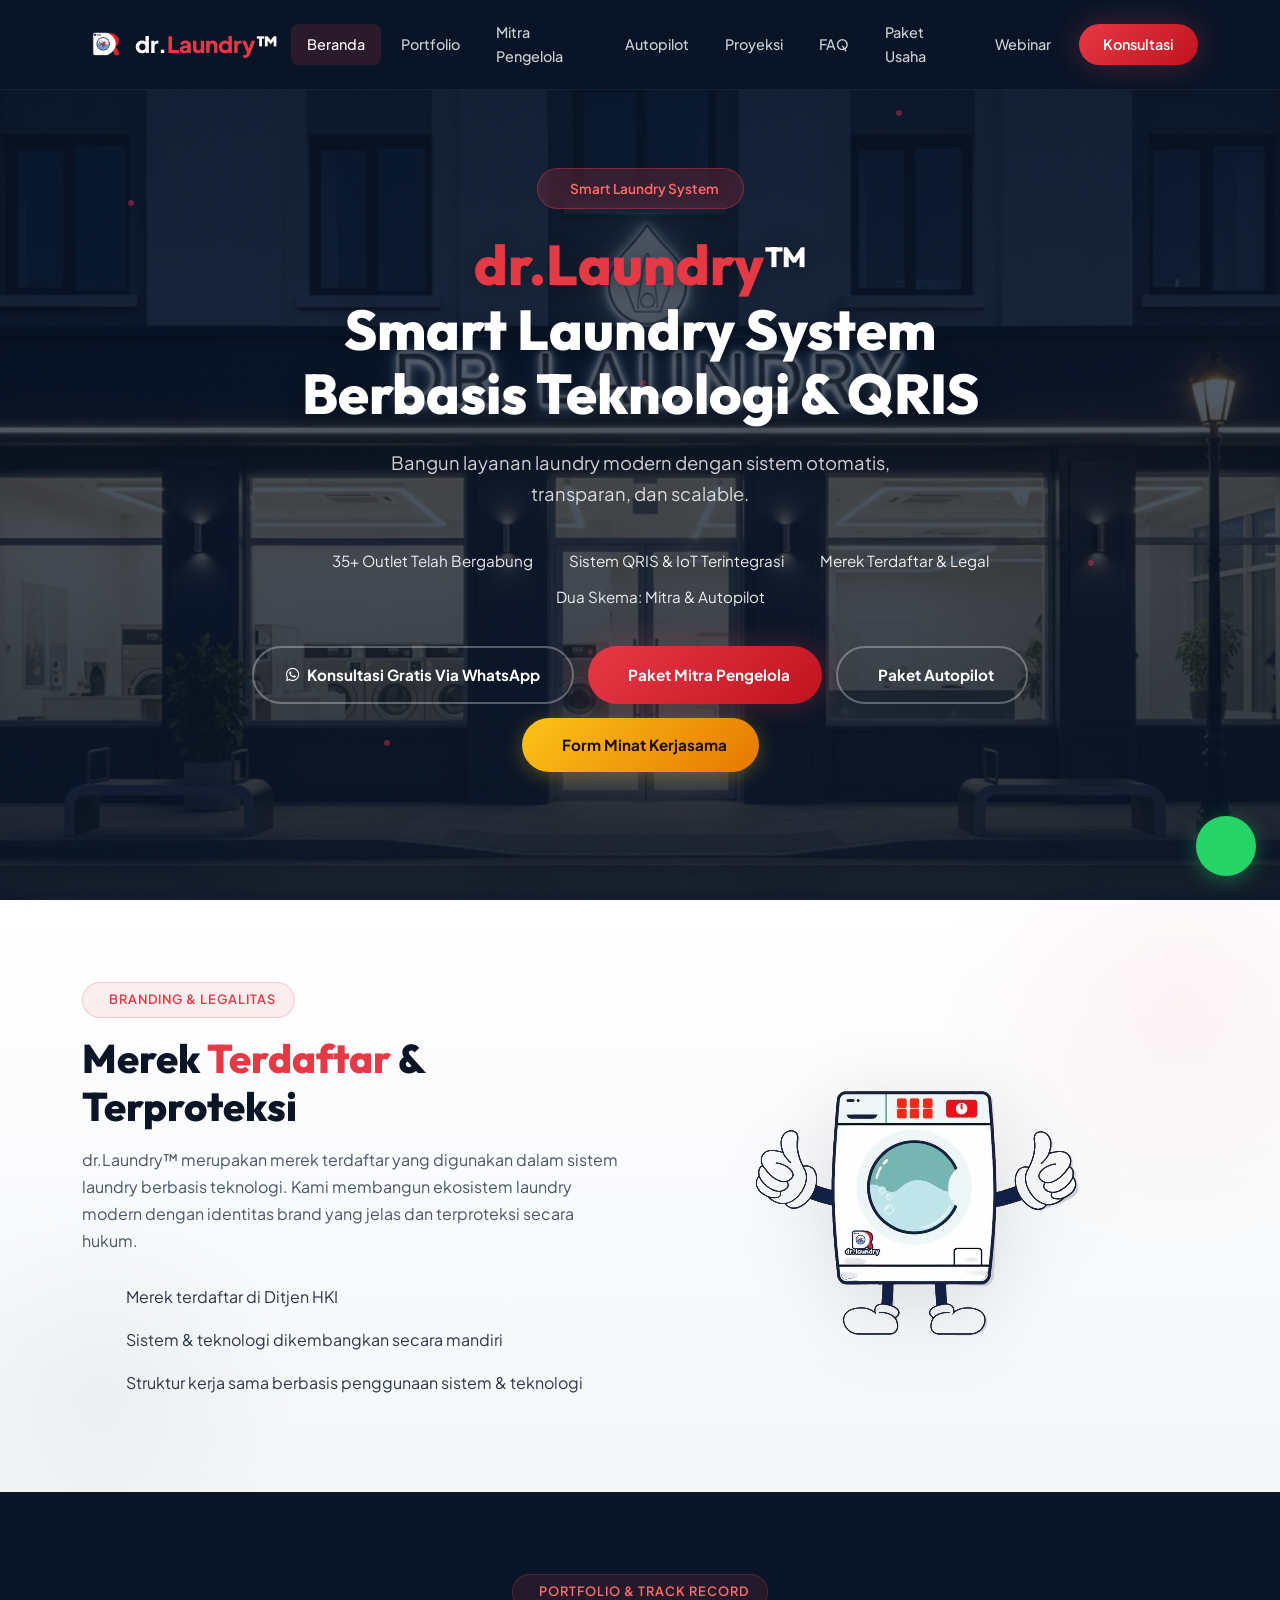
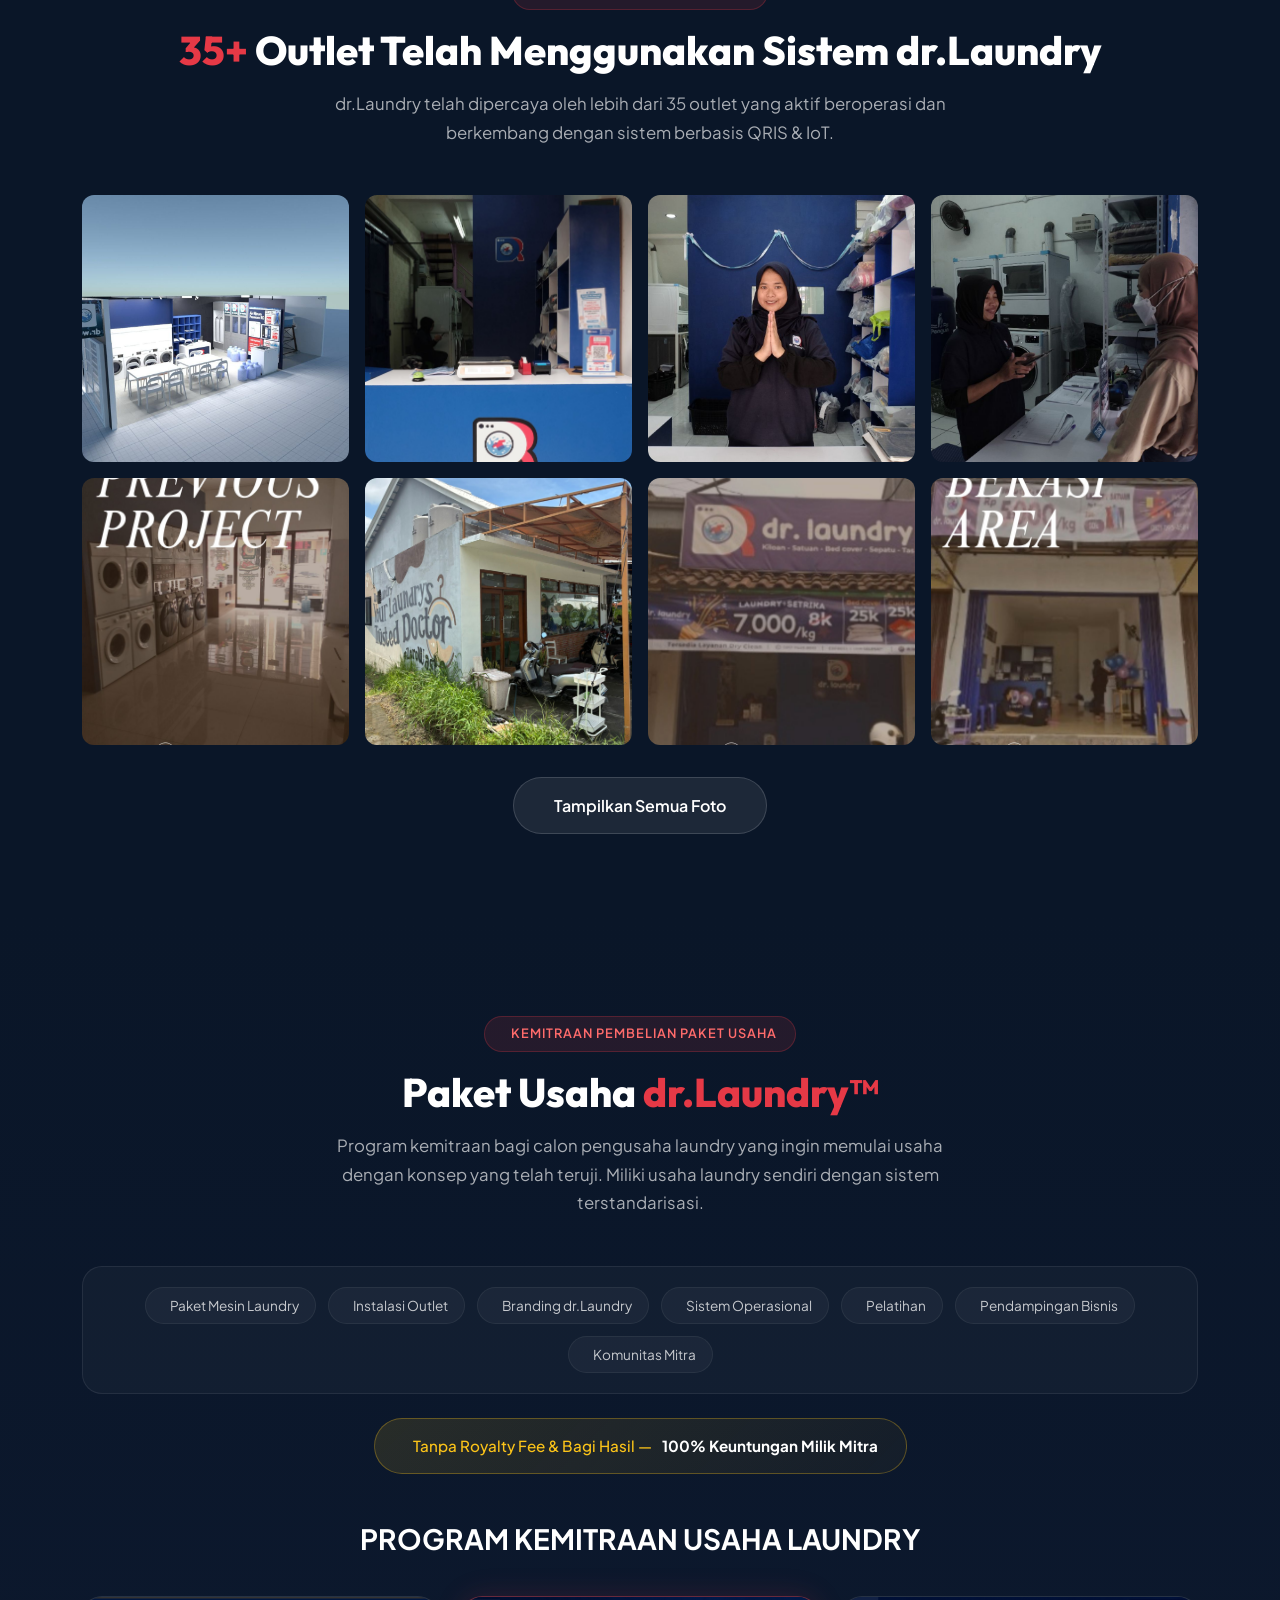
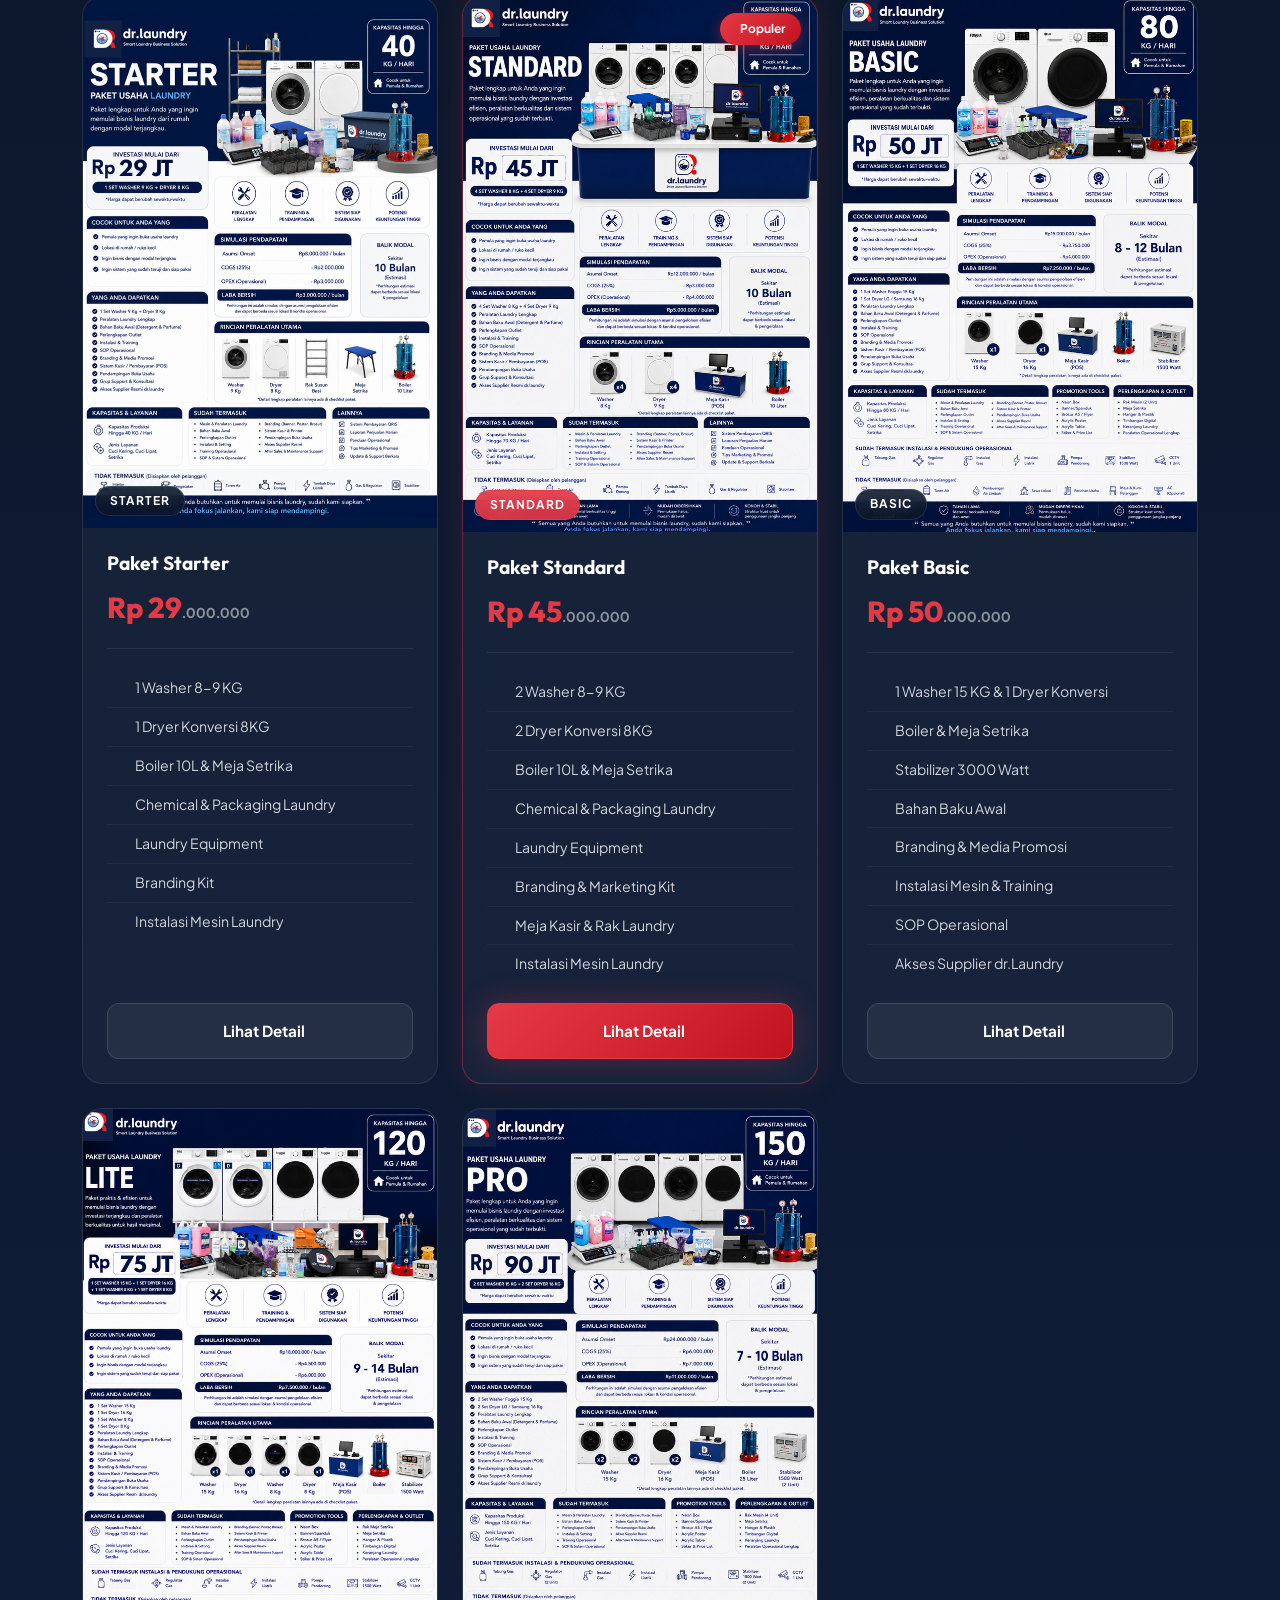
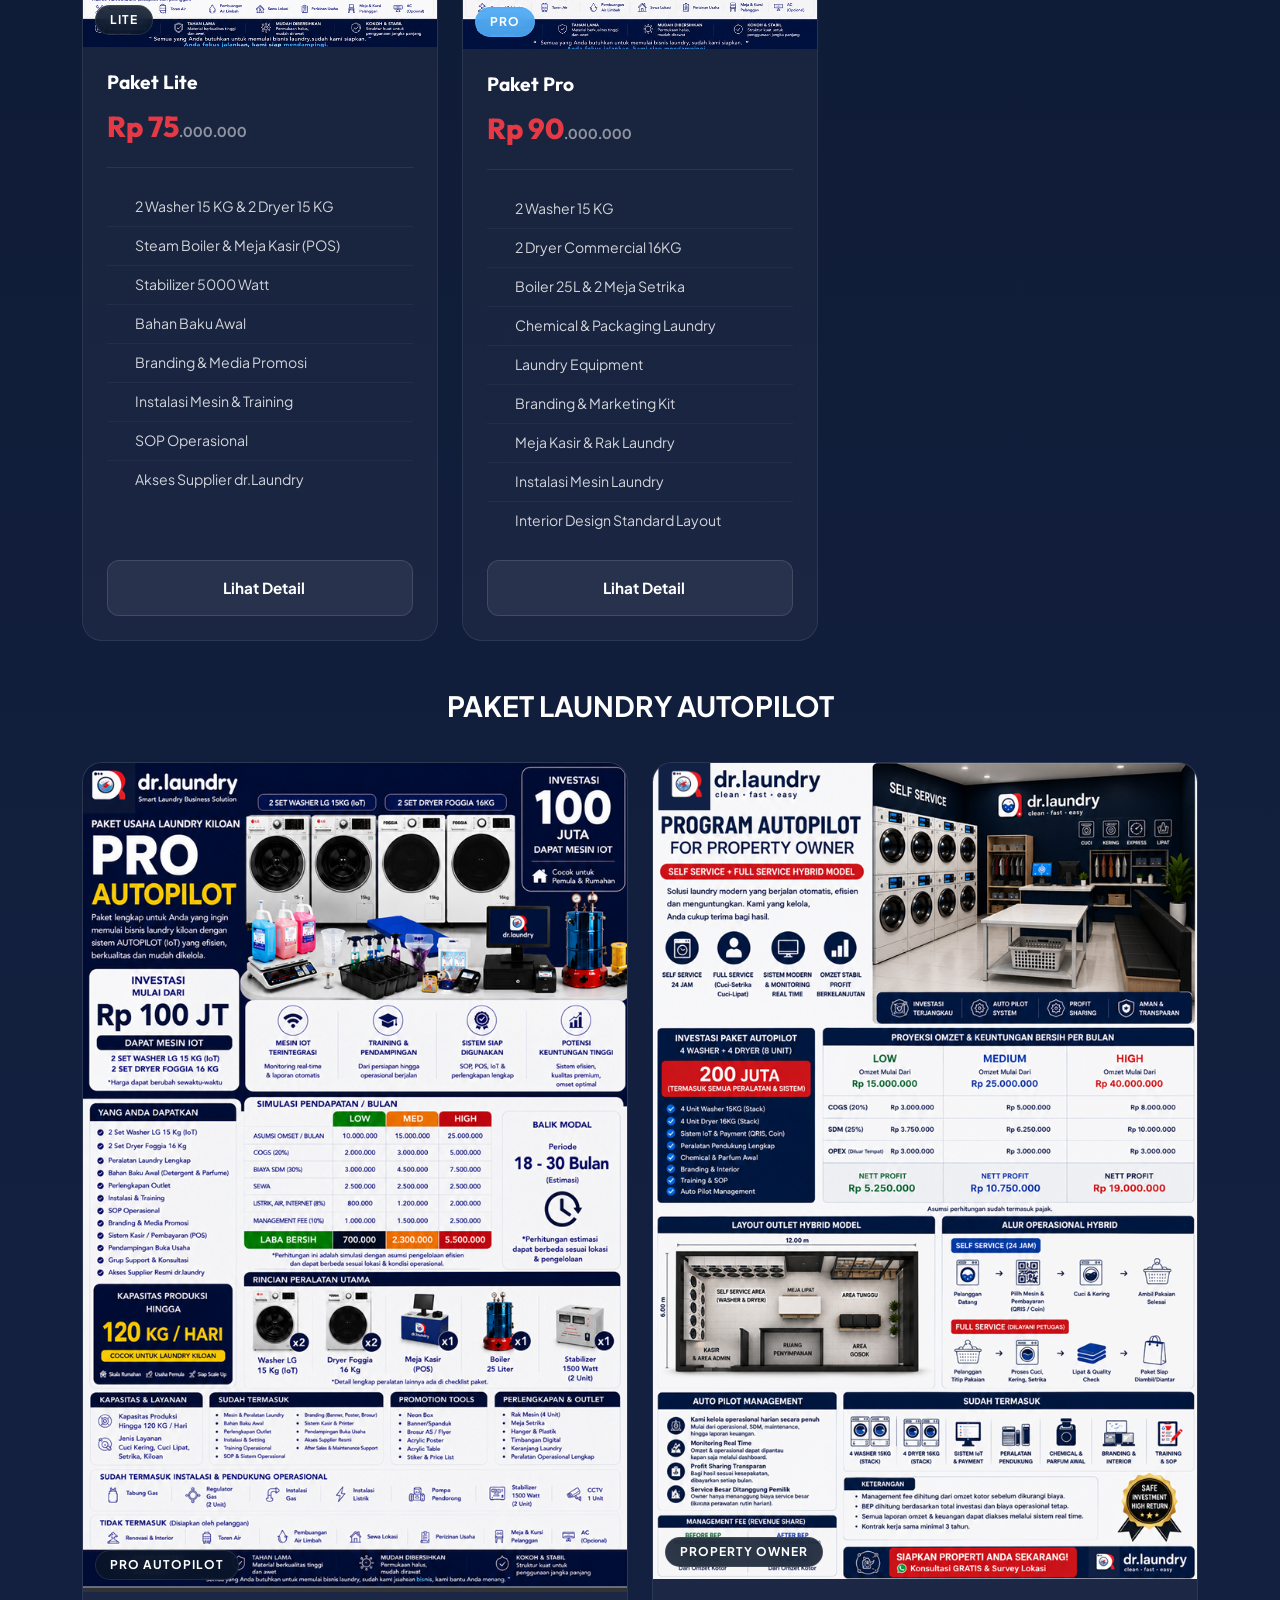
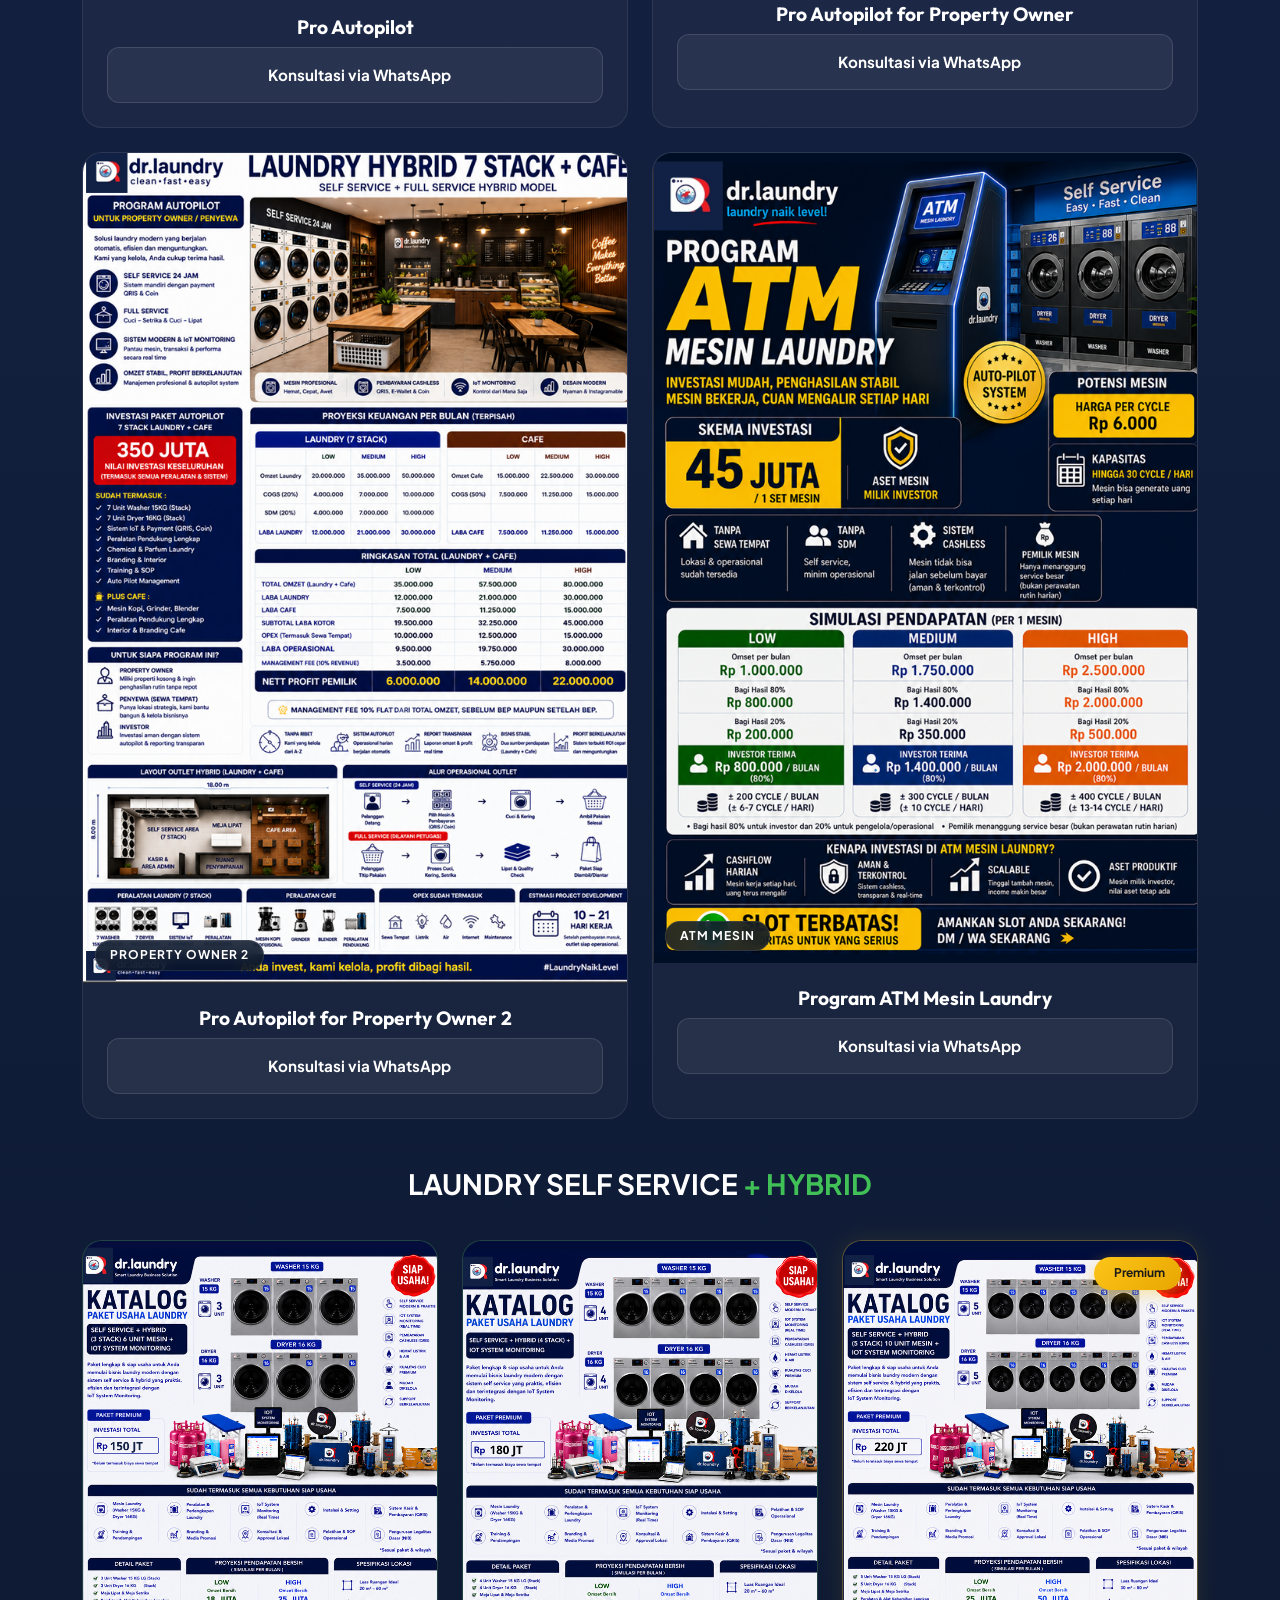
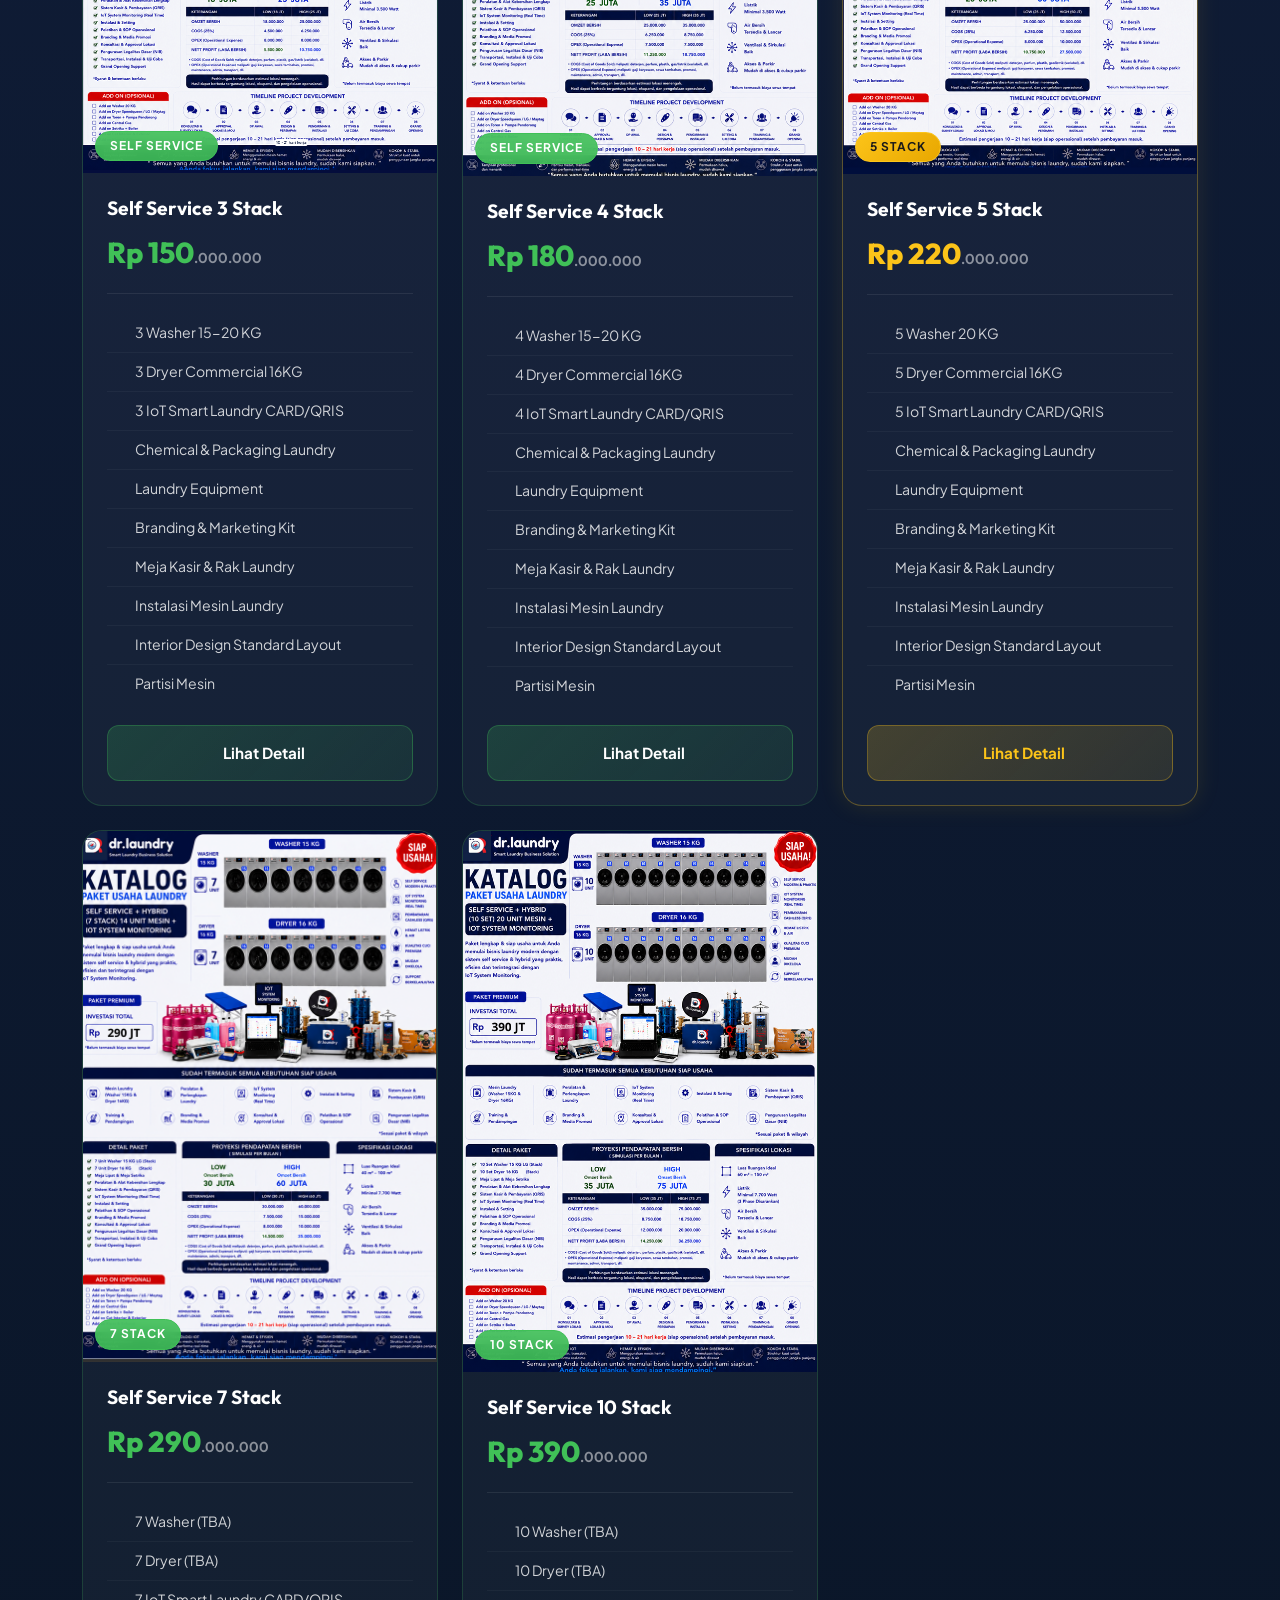
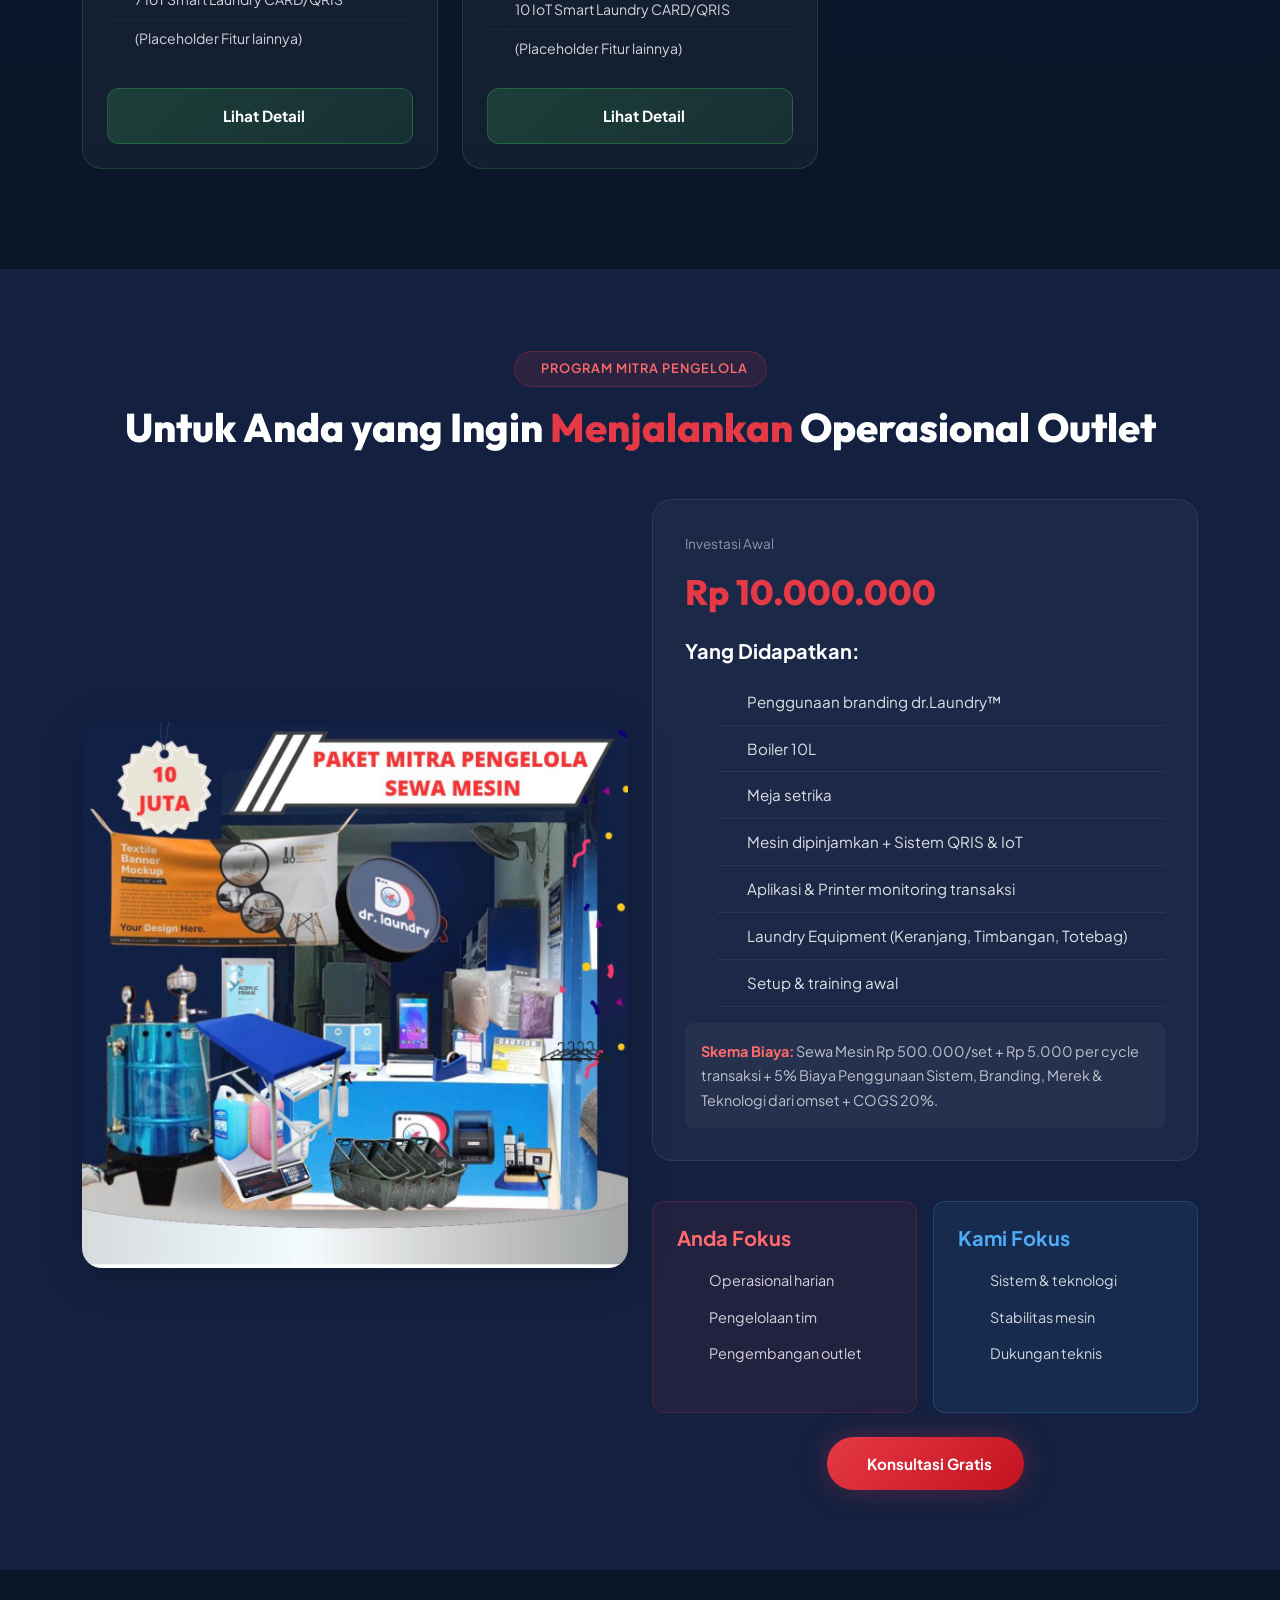
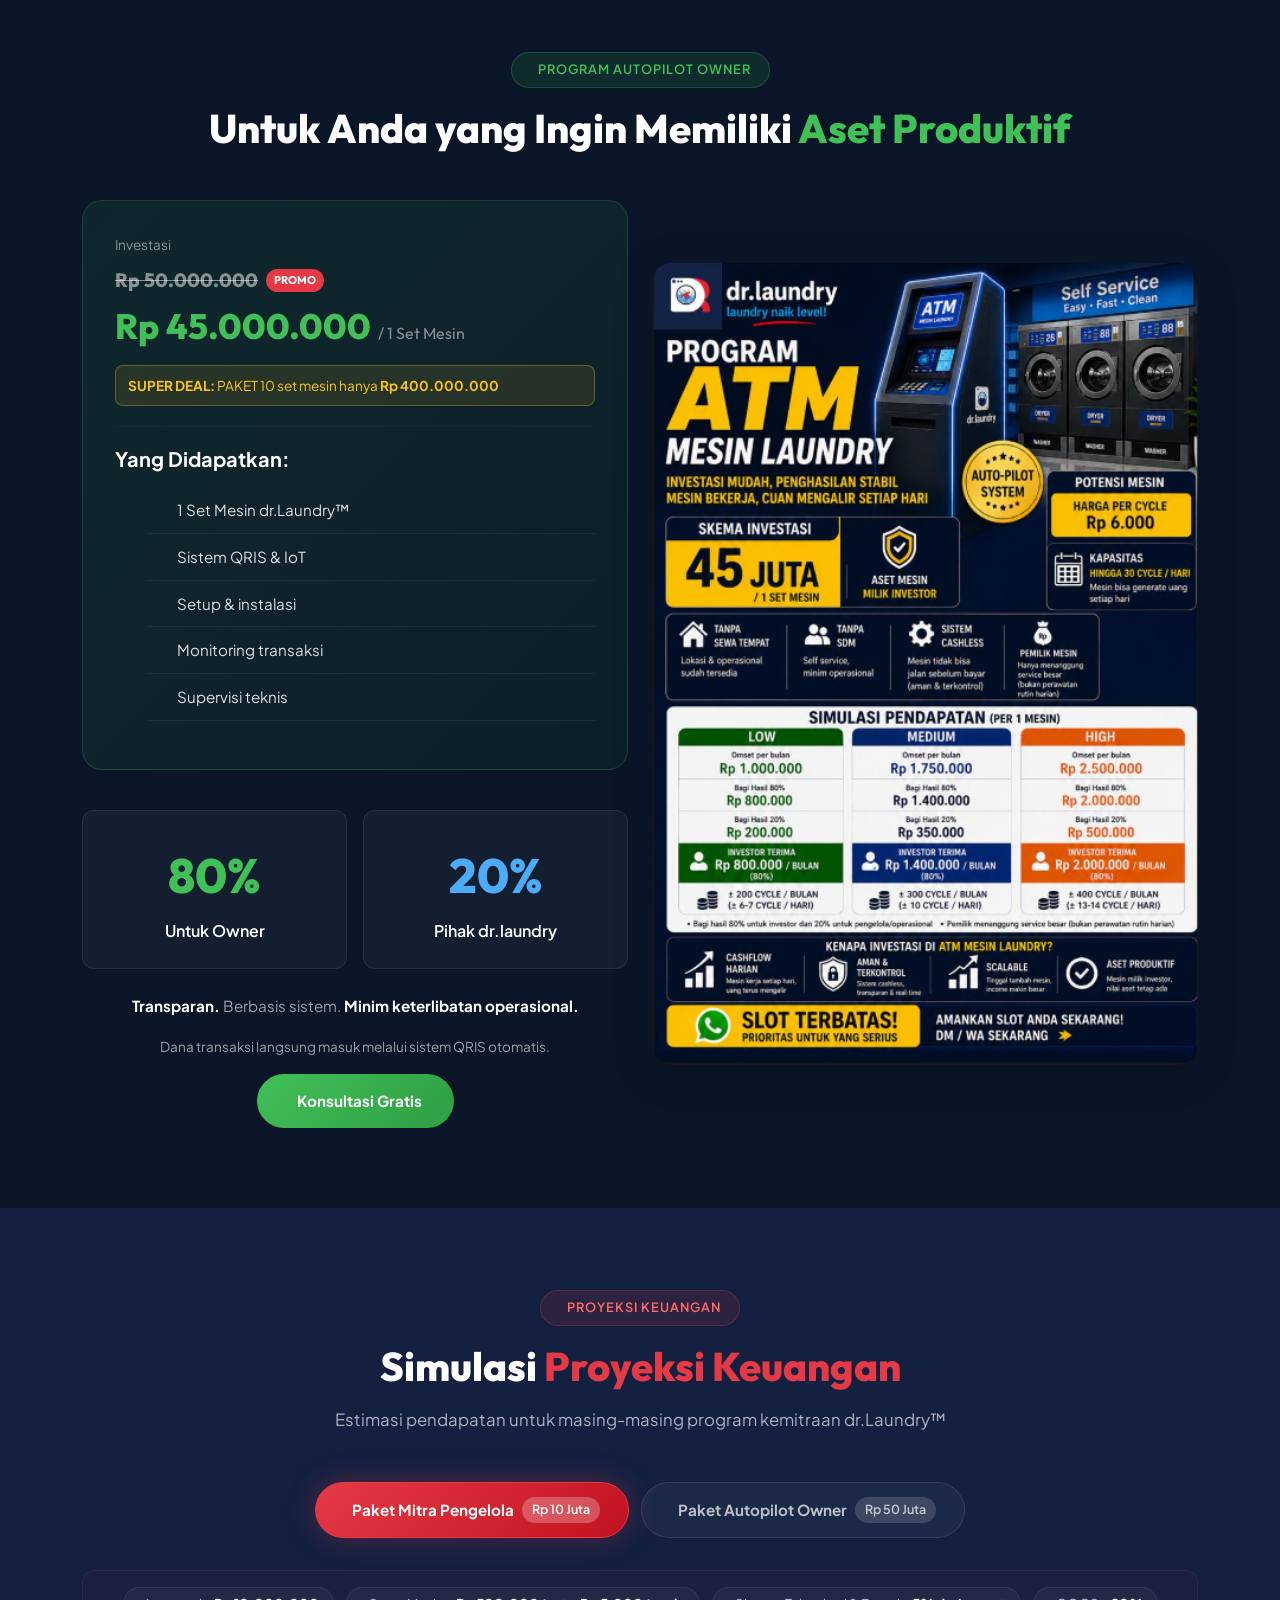
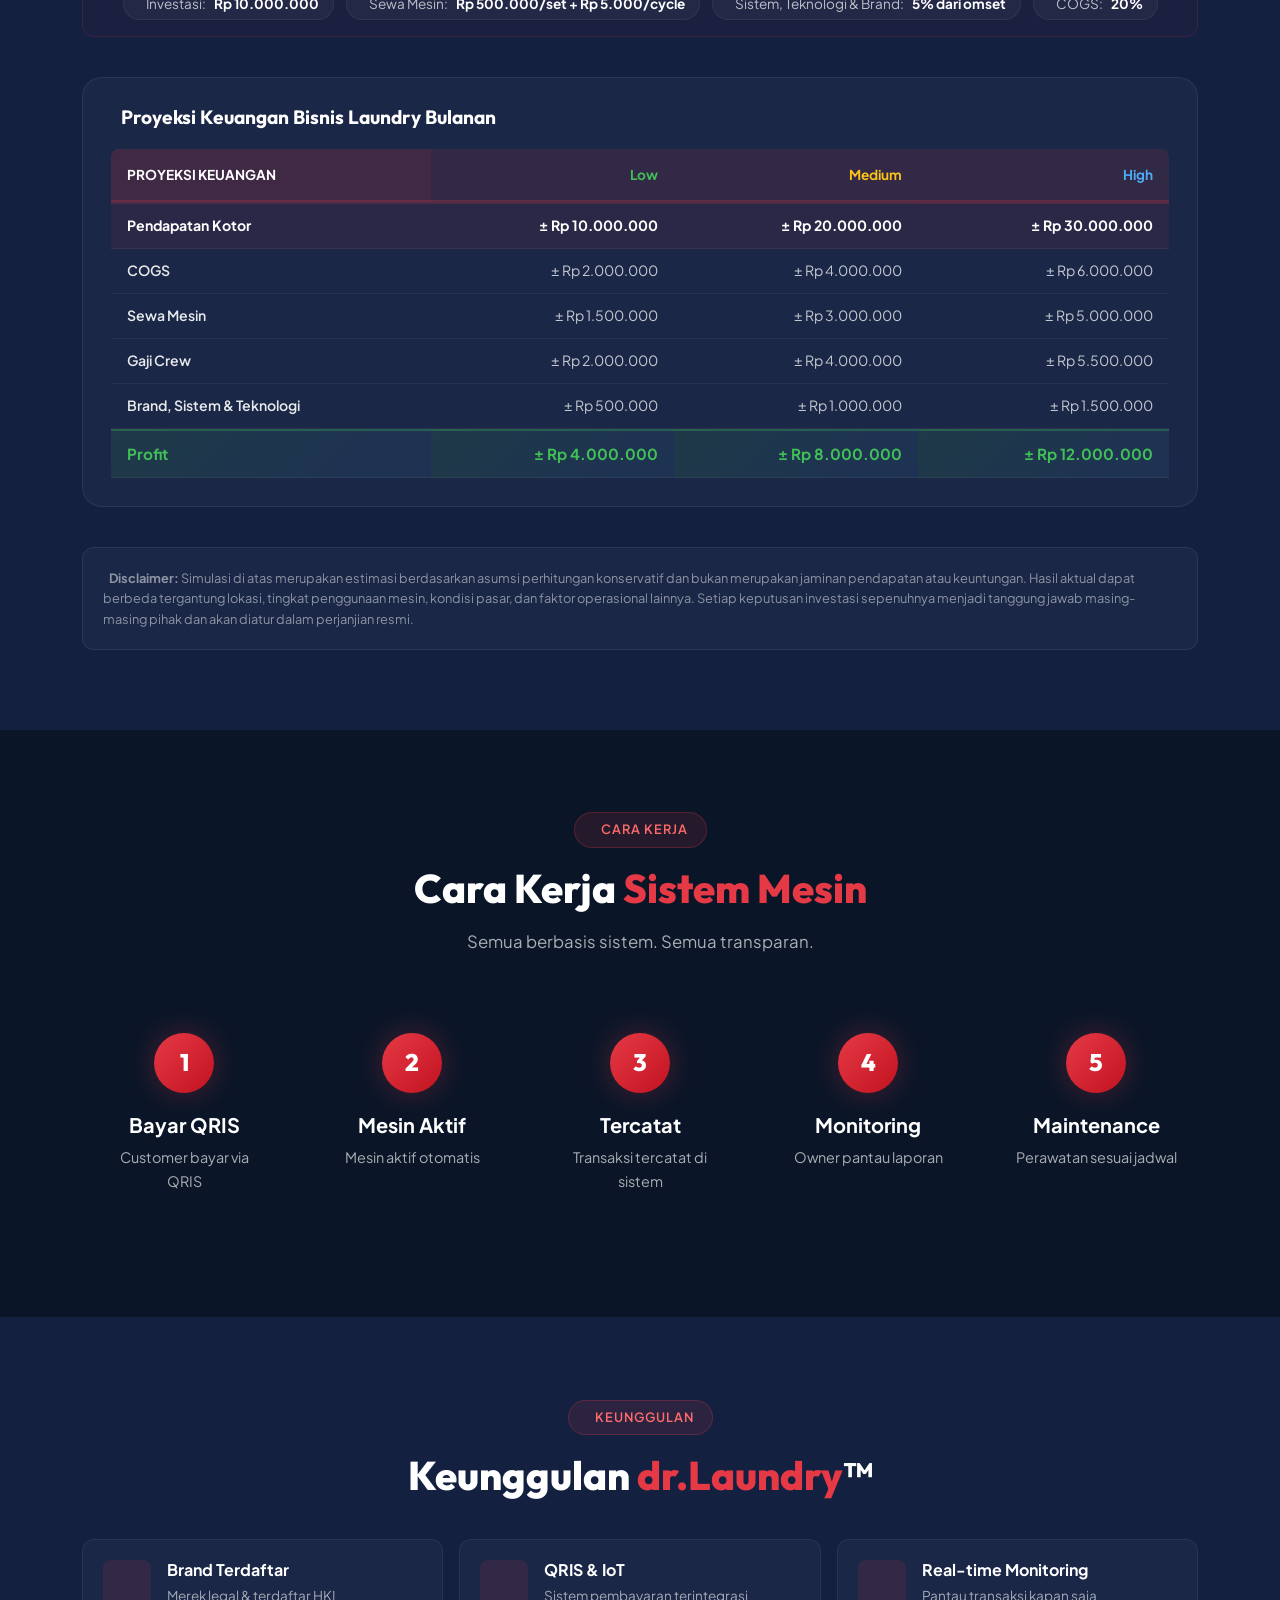
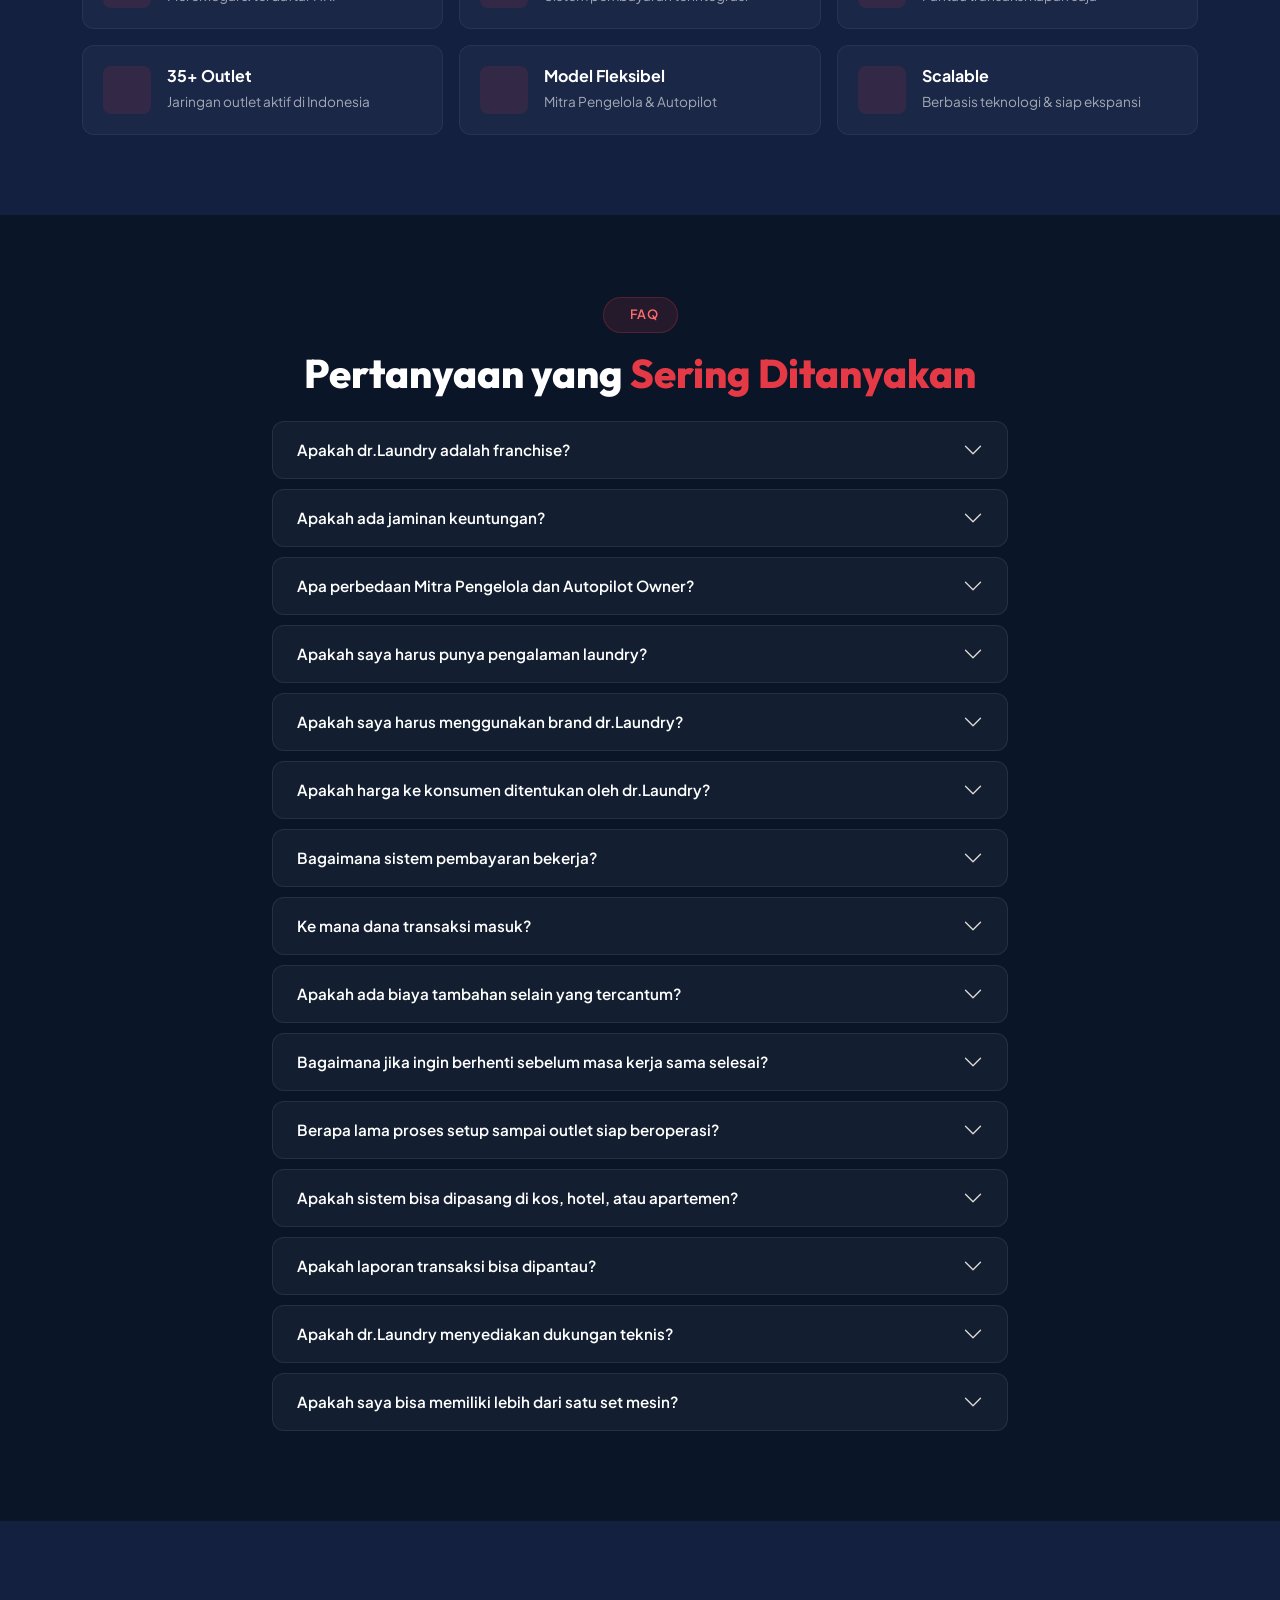
==== commit 75ce1de6: "updAT" ====
--- a/index.html
+++ b/index.html
@@ -426,8 +426,8 @@
                 <!-- Paket Cards Grid -->
                 <div class="row g-4 reveal mb-5">
                     <div class="col-12 mt-4 mb-2">
-                        <h3 class="text-center" style="font-weight: 700; color: var(--white);">PROGRAM AUTOPILOT <span
-                                class="highlight">LAUNDRY KILOAN</span></h3>
+                        <h3 class="text-center" style="font-weight: 700; color: var(--white);">PROGRAM KEMITRAAN <span
+                                class="highlight">USAHA LAUNDRY </span></h3>
                     </div>
 
                     <!-- Paket Starter -->
@@ -497,9 +497,14 @@
                                 <h3 class="paket-card-title">Paket Basic</h3>
                                 <div class="paket-card-price">Rp 50<small>.000.000</small></div>
                                 <ul class="paket-card-features">
-                                    <li><i class="las la-check"></i> Fitur 1 (TBA)</li>
-                                    <li><i class="las la-check"></i> Fitur 2 (TBA)</li>
-                                    <li><i class="las la-check"></i> Fitur 3 (TBA)</li>
+                                    <li><i class="las la-check"></i> 1 Washer 15 KG & 1 Dryer Konversi</li>
+                                    <li><i class="las la-check"></i> Boiler & Meja Setrika</li>
+                                    <li><i class="las la-check"></i> Stabilizer 3000 Watt</li>
+                                    <li><i class="las la-check"></i> Bahan Baku Awal</li>
+                                    <li><i class="las la-check"></i> Branding & Media Promosi</li>
+                                    <li><i class="las la-check"></i> Instalasi Mesin & Training</li>
+                                    <li><i class="las la-check"></i> SOP Operasional</li>
+                                    <li><i class="las la-check"></i> Akses Supplier dr.Laundry</li>
                                 </ul>
                                 <a href="https://wa.me/6287782983494?text=Halo%20dr.Laundry%2C%20saya%20tertarik%20Paket%20Basic"
                                     class="paket-card-btn" target="_blank">
@@ -520,9 +525,14 @@
                                 <h3 class="paket-card-title">Paket Lite</h3>
                                 <div class="paket-card-price">Rp 75<small>.000.000</small></div>
                                 <ul class="paket-card-features">
-                                    <li><i class="las la-check"></i> Fitur 1 (TBA)</li>
-                                    <li><i class="las la-check"></i> Fitur 2 (TBA)</li>
-                                    <li><i class="las la-check"></i> Fitur 3 (TBA)</li>
+                                    <li><i class="las la-check"></i> 2 Washer 15 KG & 2 Dryer 15 KG</li>
+                                    <li><i class="las la-check"></i> Steam Boiler & Meja Kasir (POS)</li>
+                                    <li><i class="las la-check"></i> Stabilizer 5000 Watt</li>
+                                    <li><i class="las la-check"></i> Bahan Baku Awal</li>
+                                    <li><i class="las la-check"></i> Branding & Media Promosi</li>
+                                    <li><i class="las la-check"></i> Instalasi Mesin & Training</li>
+                                    <li><i class="las la-check"></i> SOP Operasional</li>
+                                    <li><i class="las la-check"></i> Akses Supplier dr.Laundry</li>
                                 </ul>
                                 <a href="https://wa.me/6287782983494?text=Halo%20dr.Laundry%2C%20saya%20tertarik%20Paket%20Lite"
                                     class="paket-card-btn" target="_blank">
@@ -565,7 +575,8 @@
                 <!-- Kategori 2: PAKET LAUNDRY AUTOPILOT -->
                 <div class="row g-4 reveal mb-5">
                     <div class="col-12 mt-4 mb-2">
-                        <h3 class="text-center" style="font-weight: 700; color: var(--white);">PAKET <span class="highlight">LAUNDRY AUTOPILOT</span></h3>
+                        <h3 class="text-center" style="font-weight: 700; color: var(--white);">PAKET <span
+                                class="highlight">LAUNDRY AUTOPILOT</span></h3>
                     </div>
 
                     <!-- Pro Autopilot -->
@@ -641,7 +652,8 @@
                 <div class="row g-4 reveal">
                     <div class="col-12 mt-4 mb-2">
                         <h3 class="text-center" style="font-weight: 700; color: var(--white);">LAUNDRY SELF SERVICE
-                            <span class="highlight" style="color: var(--green-accent);">+ HYBRID</span></h3>
+                            <span class="highlight" style="color: var(--green-accent);">+ HYBRID</span>
+                        </h3>
                     </div>
 
                     <!-- Paket Self Service 3 Stack -->
@@ -874,21 +886,26 @@
                 </div>
                 <div class="row align-items-center mt-5">
                     <div class="col-lg-6 order-lg-2 reveal">
-                        <img src="img/atm.png" alt="Autopilot Owner dr.Laundry"
-                            class="autopilot-img mb-4 mb-lg-0" loading="lazy">
+                        <img src="img/atm.png" alt="Autopilot Owner dr.Laundry" class="autopilot-img mb-4 mb-lg-0"
+                            loading="lazy">
                     </div>
                     <div class="col-lg-6 order-lg-1 reveal">
                         <div class="autopilot-highlight">
                             <p class="mb-2" style="color:rgba(255,255,255,0.5); font-size:0.85rem;">Investasi</p>
                             <div class="price-tag mb-1" style="color:var(--green-accent);">
                                 <div style="display:flex; align-items:center; gap:8px;">
-                                    <span style="font-size:1.2rem; text-decoration:line-through; color:rgba(255,255,255,0.5);">Rp 50.000.000</span>
-                                    <span style="background:var(--red); color:var(--white); font-size:0.7rem; padding:2px 8px; border-radius:12px; font-weight:700;">PROMO</span>
+                                    <span
+                                        style="font-size:1.2rem; text-decoration:line-through; color:rgba(255,255,255,0.5);">Rp
+                                        50.000.000</span>
+                                    <span
+                                        style="background:var(--red); color:var(--white); font-size:0.7rem; padding:2px 8px; border-radius:12px; font-weight:700;">PROMO</span>
                                 </div>
                                 Rp 45.000.000 <small>/ 1 Set Mesin</small>
                             </div>
-                            <div class="mt-2 text-start" style="background: rgba(252,196,25,0.1); border: 1px solid rgba(252,196,25,0.3); padding: 8px 12px; border-radius: var(--radius-sm); font-size: 0.85rem; color: var(--gold-accent);">
-                                <strong><i class="las la-tags mt-1"></i> SUPER DEAL:</strong> PAKET 10 set mesin hanya <strong>Rp 400.000.000</strong>
+                            <div class="mt-2 text-start"
+                                style="background: rgba(252,196,25,0.1); border: 1px solid rgba(252,196,25,0.3); padding: 8px 12px; border-radius: var(--radius-sm); font-size: 0.85rem; color: var(--gold-accent);">
+                                <strong><i class="las la-tags mt-1"></i> SUPER DEAL:</strong> PAKET 10 set mesin hanya
+                                <strong>Rp 400.000.000</strong>
                             </div>
                             <hr style="border-color:rgba(255,255,255,0.1); margin:20px 0;">
                             <h5 style="font-weight:700; margin-bottom:16px;">Yang Didapatkan:</h5>
@@ -1571,23 +1588,29 @@
                 <div class="text-center reveal">
                     <div class="section-badge"><i class="las la-star"></i> Kisah Sukses</div>
                     <h2 class="section-title">Apa Kata <span class="highlight">Mitra dr.Laundry?</span></h2>
-                    <p class="section-desc">Pengalaman nyata dari para mitra yang telah sukses membangun bisnis dan membuktikan sistem kami.</p>
-                </div>
-                
+                    <p class="section-desc">Pengalaman nyata dari para mitra yang telah sukses membangun bisnis dan
+                        membuktikan sistem kami.</p>
+                </div>
+
                 <div class="testimonial-slider-container mt-4 reveal">
                     <div class="testimonial-slider">
-                        
+
                         <!-- Card 1 -->
                         <div class="testimonial-slide">
                             <div class="testimonial-pro-card">
                                 <i class="las la-quote-right quote-bg"></i>
                                 <div class="testi-header">
                                     <div class="stars">
-                                        <i class="las la-star"></i><i class="las la-star"></i><i class="las la-star"></i><i class="las la-star"></i><i class="las la-star"></i>
+                                        <i class="las la-star"></i><i class="las la-star"></i><i
+                                            class="las la-star"></i><i class="las la-star"></i><i
+                                            class="las la-star"></i>
                                     </div>
                                 </div>
                                 <div class="testi-body">
-                                    <p>“dr.Laundry sangat membantu dan berperan besar sejak tahap awal pembangunan outlet kami. Timnya komunikatif, cepat merespons setiap kebutuhan, dan selalu memberikan solusi selama proses pembangunan. Kami merasa didampingi dari awal hingga outlet siap beroperasi.”</p>
+                                    <p>“dr.Laundry sangat membantu dan berperan besar sejak tahap awal pembangunan
+                                        outlet kami. Timnya komunikatif, cepat merespons setiap kebutuhan, dan selalu
+                                        memberikan solusi selama proses pembangunan. Kami merasa didampingi dari awal
+                                        hingga outlet siap beroperasi.”</p>
                                 </div>
                                 <div class="testi-footer">
                                     <div class="testi-icon-badge">
@@ -1607,11 +1630,17 @@
                                 <i class="las la-quote-right quote-bg"></i>
                                 <div class="testi-header">
                                     <div class="stars">
-                                        <i class="las la-star"></i><i class="las la-star"></i><i class="las la-star"></i><i class="las la-star"></i><i class="las la-star"></i>
+                                        <i class="las la-star"></i><i class="las la-star"></i><i
+                                            class="las la-star"></i><i class="las la-star"></i><i
+                                            class="las la-star"></i>
                                     </div>
                                 </div>
                                 <div class="testi-body">
-                                    <p>“Ini merupakan outlet ke-4 kami bersama dr.Laundry. Yang membuat kami yakin terus bekerja sama adalah pendampingan sejak tahap pembangunan, sistem tanpa royalty fee, serta dukungan operasional yang jelas. Alhamdulillah, keempat outlet kami terus mengalami peningkatan omzet. Pasar bisnis laundry masih sangat terbuka jika didukung sistem yang baik.”</p>
+                                    <p>“Ini merupakan outlet ke-4 kami bersama dr.Laundry. Yang membuat kami yakin terus
+                                        bekerja sama adalah pendampingan sejak tahap pembangunan, sistem tanpa royalty
+                                        fee, serta dukungan operasional yang jelas. Alhamdulillah, keempat outlet kami
+                                        terus mengalami peningkatan omzet. Pasar bisnis laundry masih sangat terbuka
+                                        jika didukung sistem yang baik.”</p>
                                 </div>
                                 <div class="testi-footer">
                                     <div class="testi-icon-badge">
@@ -1631,11 +1660,16 @@
                                 <i class="las la-quote-right quote-bg"></i>
                                 <div class="testi-header">
                                     <div class="stars">
-                                        <i class="las la-star"></i><i class="las la-star"></i><i class="las la-star"></i><i class="las la-star"></i><i class="las la-star"></i>
+                                        <i class="las la-star"></i><i class="las la-star"></i><i
+                                            class="las la-star"></i><i class="las la-star"></i><i
+                                            class="las la-star"></i>
                                     </div>
                                 </div>
                                 <div class="testi-body">
-                                    <p>“Saya memutuskan membuka usaha laundry karena melihat semakin banyak orang yang sibuk dan membutuhkan layanan yang praktis. Konsep laundry self-service dengan pembayaran koin maupun QRIS membuat prosesnya jauh lebih efisien dan mudah. Harapannya ke depan bisa buka cabang laundry baru bersama dr.Laundry.”</p>
+                                    <p>“Saya memutuskan membuka usaha laundry karena melihat semakin banyak orang yang
+                                        sibuk dan membutuhkan layanan yang praktis. Konsep laundry self-service dengan
+                                        pembayaran koin maupun QRIS membuat prosesnya jauh lebih efisien dan mudah.
+                                        Harapannya ke depan bisa buka cabang laundry baru bersama dr.Laundry.”</p>
                                 </div>
                                 <div class="testi-footer">
                                     <div class="testi-icon-badge">
@@ -1657,37 +1691,49 @@
         <!-- ========== KERJASAMA PROMO ========== -->
         <section id="kerjasama-promo" style="padding: 80px 0;">
             <div class="container reveal">
-                <div class="row align-items-center rounded-4 overflow-hidden" style="background: linear-gradient(135deg, rgba(64,192,87,0.1) 0%, rgba(20,24,36,1) 100%); border: 1px solid rgba(64,192,87,0.3); box-shadow: 0 10px 40px rgba(0,0,0,0.5);">
+                <div class="row align-items-center rounded-4 overflow-hidden"
+                    style="background: linear-gradient(135deg, rgba(64,192,87,0.1) 0%, rgba(20,24,36,1) 100%); border: 1px solid rgba(64,192,87,0.3); box-shadow: 0 10px 40px rgba(0,0,0,0.5);">
                     <div class="col-lg-6 order-2 order-lg-1 p-5 p-lg-5 p-4 text-center text-lg-start">
-                        <div class="section-badge mb-3 d-inline-block" style="background: rgba(64,192,87,0.15); color: var(--green-accent); border-color: rgba(64,192,87,0.3);">
+                        <div class="section-badge mb-3 d-inline-block"
+                            style="background: rgba(64,192,87,0.15); color: var(--green-accent); border-color: rgba(64,192,87,0.3);">
                             <i class="las la-handshake"></i> Peluang Kemitraan Emas
                         </div>
-                        <h2 class="mb-3" style="font-weight: 800; font-size: 2.4rem; line-height: 1.2;">Mulai Bisnis Laundry<br><span style="color: var(--green-accent);">Bersama Ahlinya!</span></h2>
+                        <h2 class="mb-3" style="font-weight: 800; font-size: 2.4rem; line-height: 1.2;">Mulai Bisnis
+                            Laundry<br><span style="color: var(--green-accent);">Bersama Ahlinya!</span></h2>
                         <p class="mb-4" style="color: rgba(255, 255, 255, 0.8); font-size: 1.05rem; line-height: 1.6;">
-                            Jadilah bagian dari jaringan bisnis laundry modern yang terus berkembang pesat di seluruh Indonesia. Raih kebebasan finansial dengan sistem bisnis Auto-Pilot yang inovatif, transparan, dan telah terbukti sukses menguntungkan.
+                            Jadilah bagian dari jaringan bisnis laundry modern yang terus berkembang pesat di seluruh
+                            Indonesia. Raih kebebasan finansial dengan sistem bisnis Auto-Pilot yang inovatif,
+                            transparan, dan telah terbukti sukses menguntungkan.
                         </p>
                         <div class="d-flex flex-column align-items-center align-items-lg-start gap-2 mb-4">
                             <div class="d-flex align-items-center gap-2">
-                                <i class="las la-check-circle" style="color: var(--green-accent); font-size: 1.4rem;"></i>
+                                <i class="las la-check-circle"
+                                    style="color: var(--green-accent); font-size: 1.4rem;"></i>
                                 <span style="font-weight: 500;">Tanpa Biaya Royalti - 100% Keuntungan Milik Anda</span>
                             </div>
                             <div class="d-flex align-items-center gap-2">
-                                <i class="las la-check-circle" style="color: var(--green-accent); font-size: 1.4rem;"></i>
+                                <i class="las la-check-circle"
+                                    style="color: var(--green-accent); font-size: 1.4rem;"></i>
                                 <span style="font-weight: 500;">Sistem IoT & Pembayaran QRIS Terintegrasi</span>
                             </div>
                             <div class="d-flex align-items-center gap-2">
-                                <i class="las la-check-circle" style="color: var(--green-accent); font-size: 1.4rem;"></i>
+                                <i class="las la-check-circle"
+                                    style="color: var(--green-accent); font-size: 1.4rem;"></i>
                                 <span style="font-weight: 500;">Dukungan Manajemen & Operasional Profesional</span>
                             </div>
                         </div>
-                        <a href="https://wa.me/6287782983494?text=Halo%20dr.Laundry%2C%20saya%20tertarik%20melihat%20peluang%20kerjasama" class="btn-green-custom" target="_blank" style="padding: 14px 28px; font-size: 1.1rem; box-shadow: 0 8px 20px rgba(64,192,87,0.3);">
+                        <a href="https://wa.me/6287782983494?text=Halo%20dr.Laundry%2C%20saya%20tertarik%20melihat%20peluang%20kerjasama"
+                            class="btn-green-custom" target="_blank"
+                            style="padding: 14px 28px; font-size: 1.1rem; box-shadow: 0 8px 20px rgba(64,192,87,0.3);">
                             <i class="las la-comments"></i> Diskusikan Sekarang
                         </a>
                     </div>
                     <div class="col-lg-6 order-1 order-lg-2 p-0 text-center position-relative">
-                        <div class="position-absolute w-100 h-100 start-0 top-0 d-lg-none" style="background: linear-gradient(to bottom, rgba(20,24,36,0), rgba(20,24,36,1));"></div>
+                        <div class="position-absolute w-100 h-100 start-0 top-0 d-lg-none"
+                            style="background: linear-gradient(to bottom, rgba(20,24,36,0), rgba(20,24,36,1));"></div>
                         <div class="paket-card-img" style="border-radius: 0;">
-                            <img src="img/kerjasama.png" alt="Kerjasama dr.Laundry" class="img-fluid w-100" style="object-fit: cover; min-height: 100%;">
+                            <img src="img/kerjasama.png" alt="Kerjasama dr.Laundry" class="img-fluid w-100"
+                                style="object-fit: cover; min-height: 100%;">
                         </div>
                     </div>
                 </div>
@@ -1706,7 +1752,8 @@
                     <a href="#autopilot" class="btn-green-custom"><i class="las la-rocket"></i> Paket Autopilot</a>
                     <a href="https://wa.me/6287782983494?text=Halo%20dr.Laundry%2C%20saya%20ingin%20konsultasi"
                         class="btn-outline-custom" target="_blank"><i class="las la-comments"></i> Konsultasi Gratis</a>
-                    <a href="https://forms.gle/Lb8A13jFHaCMSYvr7" class="btn-gold-custom" target="_blank"><i class="las la-file-alt"></i> Form Minat Kerjasama</a>
+                    <a href="https://forms.gle/Lb8A13jFHaCMSYvr7" class="btn-gold-custom" target="_blank"><i
+                            class="las la-file-alt"></i> Form Minat Kerjasama</a>
                 </div>
             </div>
         </section>
@@ -1815,4 +1862,4 @@
     <script src="script.js"></script>
 </body>
 
-</html>
+</html>
